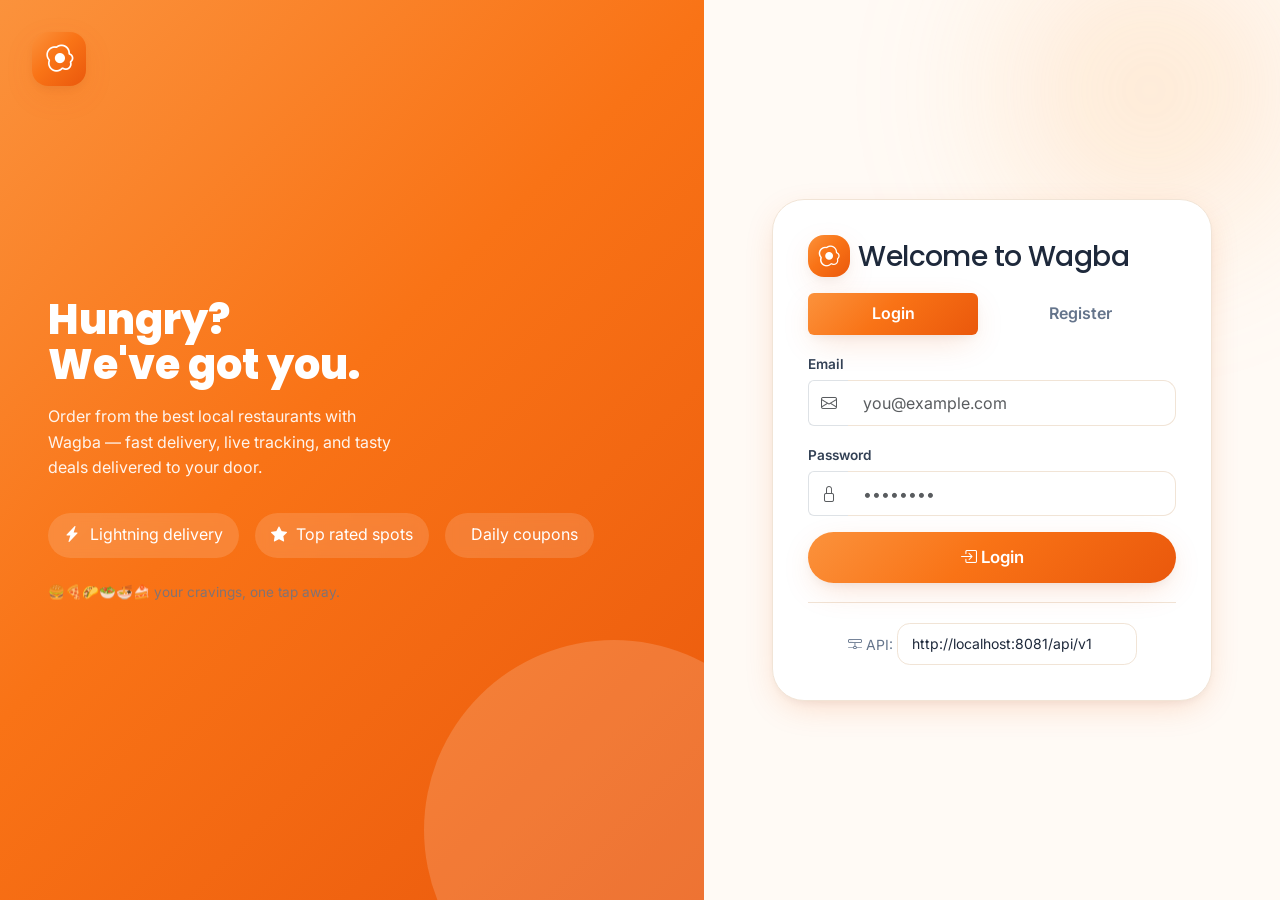
==== wagba-food-delivery-system-Frontend/admin.html @ 75e18ef7 "Add vanilla frontend + driver live location & order tracking - Frontend: HTML/CSS/JS (Bootstrap) UI " ====
<!DOCTYPE html>
<html lang="en">
<head>
  <meta charset="UTF-8">
  <meta name="viewport" content="width=device-width, initial-scale=1.0">
  <title>Wagba — Admin</title>
  <link href="https://cdn.jsdelivr.net/npm/bootstrap@5.3.3/dist/css/bootstrap.min.css" rel="stylesheet">
  <link rel="stylesheet" href="https://cdn.jsdelivr.net/npm/bootstrap-icons@1.11.3/font/bootstrap-icons.css">
  <link href="css/styles.css" rel="stylesheet">
</head>
<body class="bg-orbs">
  <div id="nav"></div>
  <div class="dash-layout">
    <nav id="adminTabs" class="wagba-side">
      <div class="side-brand"><span class="logo-mark" style="width:36px;height:36px;font-size:1.1rem;"><i class="bi bi-shield-check"></i></span> Wagba</div>
      <a class="nav-link active" href="#" data-v="restaurants"><i class="bi bi-shop"></i> Restaurants</a>
      <a class="nav-link" href="#" data-v="drivers"><i class="bi bi-bicycle"></i> Drivers</a>
      <a class="nav-link" href="#" data-v="coupons"><i class="bi bi-ticket-percent"></i> Coupons</a>
      <a class="nav-link" href="#" data-v="users"><i class="bi bi-people"></i> Users</a>
    </nav>

    <main class="wagba-main">
      <div id="alertBox"></div>
      <section id="restaurants">
        <h2 class="section-title">Pending Restaurants</h2>
        <div id="restList" class="row g-3"></div>
      </section>
      <section id="drivers" class="d-none">
        <h2 class="section-title">Pending Drivers</h2>
        <div id="driverList" class="row g-3"></div>
      </section>
      <section id="coupons" class="d-none">
        <h2 class="section-title">Coupons</h2>
        <div class="row g-4">
          <div class="col-lg-6">
            <div class="card">
              <div class="card-body">
                <h5 class="card-title"><i class="bi bi-plus-circle"></i> Create Coupon</h5>
                <div id="couponAlert"></div>
                <div class="mb-2"><label class="form-label">Code</label><input id="cCode" class="form-control"></div>
                <div class="mb-2"><label class="form-label">Description</label><input id="cDesc" class="form-control"></div>
                <div class="mb-2"><label class="form-label">Discount Type</label>
                  <select id="cType" class="form-select"><option>FIXED</option><option>PERCENTAGE</option></select></div>
                <div class="mb-2"><label class="form-label">Value</label><input id="cValue" type="number" step="0.01" class="form-control"></div>
                <div class="mb-2"><label class="form-label">Min Order Total</label><input id="cMin" type="number" step="0.01" class="form-control"></div>
                <div class="mb-2"><label class="form-label">Expiry Date</label><input id="cExp" type="date" class="form-control"></div>
                <button class="btn btn-brand w-100" onclick="createCoupon()">Create</button>
              </div>
            </div>
          </div>
          <div class="col-lg-6">
            <div class="card">
              <div class="card-body">
                <h5 class="card-title"><i class="bi bi-send"></i> Assign Coupon to User</h5>
                <div id="assignAlert"></div>
                <div class="mb-2"><label class="form-label">User ID</label><input id="aUserId" type="number" class="form-control" placeholder="see Users tab"></div>
                <div class="mb-2"><label class="form-label">Coupon Code</label><input id="aCode" class="form-control"></div>
                <button class="btn btn-brand w-100" onclick="assignCoupon()">Assign</button>
              </div>
            </div>
          </div>
        </div>
      </section>
      <section id="users" class="d-none">
        <h2 class="section-title">Users</h2>
        <div id="userList"></div>
      </section>
    </main>
  </div>

  <script src="https://cdn.jsdelivr.net/npm/bootstrap@5.3.3/dist/js/bootstrap.bundle.min.js"></script>
  <script src="js/common.js"></script>
  <script src="js/admin.js"></script>
</body>
</html>
---- wagba-food-delivery-system-Frontend/css/styles.css ----
/* =========================================================
   WAGBA — Design System (vanilla CSS, inspired by React UI)
   Palette: orange brand · amber accent · slate ink
   Fonts: Poppins (display) · Inter (body)
   ========================================================= */
@import url('https://fonts.googleapis.com/css2?family=Inter:wght@400;500;600;700&family=Poppins:wght@500;600;700;800&display=swap');

:root {
  /* brand orange (tailwind orange scale) */
  --brand-50:#FFF7ED; --brand-100:#FFEDD5; --brand-200:#FED7AA; --brand-300:#FDBA74;
  --brand-400:#FB923C; --brand-500:#F97316; --brand-600:#EA580C; --brand-700:#C2410C;
  /* accent amber */
  --accent-400:#FACC15; --accent-500:#EAB308; --accent-600:#CA8A04;
  /* ink slate */
  --ink-50:#F8FAFC; --ink-100:#F1F5F9; --ink-200:#E2E8F0; --ink-300:#CBD5E1;
  --ink-400:#94A3B8; --ink-500:#64748B; --ink-600:#475569; --ink-700:#334155;
  --ink-800:#1E293B; --ink-900:#0F172A; --ink-950:#020617;

  --bg:#FFFaf5;
  --surface:#ffffff;
  --surface-2:#FFF7ED;
  --text:#1E293B;
  --muted:#64748B;
  --border:#F1E4D6;
  --radius:1rem;
  --radius-lg:1.5rem;
  --radius-xl:2rem;
  --shadow-soft:0 2px 16px -2px rgb(2 6 23 / .06), 0 4px 24px -6px rgb(2 6 23 / .05);
  --shadow-lift:0 10px 34px -8px rgb(234 88 12 / .22), 0 4px 12px -4px rgb(2 6 23 / .08);
  --shadow-glow:0 0 0 4px rgb(249 115 22 / .18);
  --gradient:linear-gradient(135deg,#FB923C 0%,#F97316 45%,#EA580C 100%);
  --gradient-soft:linear-gradient(135deg,#FFF7ED 0%,#FFEDD5 100%);
}

[data-theme="dark"] {
  --bg:#0B0F17; --surface:#121826; --surface-2:#1A2233;
  --text:#E2E8F0; --muted:#94A3B8; --border:#243047;
  --brand-50:#FFF7ED; --shadow-soft:0 2px 16px -2px rgb(0 0 0 / .4);
  --shadow-lift:0 10px 34px -8px rgb(249 115 22 / .35);
  --gradient-soft:linear-gradient(135deg,#1A2233 0%,#121826 100%);
}

* { box-sizing:border-box; }
html { scroll-behavior:smooth; }
body {
  margin:0; background:var(--bg); color:var(--text);
  font-family:'Inter',system-ui,sans-serif; line-height:1.6;
  -webkit-font-smoothing:antialiased;
}
h1,h2,h3,h4,h5,.display-font { font-family:'Poppins',sans-serif; letter-spacing:-.02em; }
a { text-decoration:none; color:inherit; }

/* ---------- background decoration ---------- */
.bg-orbs::before, .bg-orbs::after {
  content:""; position:fixed; border-radius:50%; filter:blur(70px); opacity:.35; z-index:-1;
}
.bg-orbs::before { width:420px; height:420px; background:radial-gradient(circle,#FDBA74,transparent 70%); top:-120px; right:-80px; }
.bg-orbs::after { width:360px; height:360px; background:radial-gradient(circle,#FACC15,transparent 70%); bottom:-120px; left:-60px; }

/* ---------- navbar ---------- */
.wagba-nav {
  position:sticky; top:0; z-index:1030;
  display:flex; align-items:center; gap:1rem;
  padding:.7rem 1.4rem;
  background:rgba(255,255,255,.72); backdrop-filter:blur(14px);
  border-bottom:1px solid var(--border);
}
[data-theme="dark"] .wagba-nav { background:rgba(18,24,38,.72); }
.wagba-nav .brand {
  display:flex; align-items:center; gap:.55rem; font-family:'Poppins'; font-weight:800;
  font-size:1.35rem; color:var(--ink-900);
}
.wagba-nav .brand .logo {
  width:38px; height:38px; border-radius:12px; display:grid; place-items:center;
  background:var(--gradient); color:#fff; font-size:1.2rem; box-shadow:var(--shadow-lift);
}
.wagba-nav .spacer { flex:1; }
.chip {
  display:flex; align-items:center; gap:.5rem; padding:.35rem .7rem; border-radius:999px;
  background:var(--surface-2); border:1px solid var(--border); font-size:.85rem;
}
.chip .avatar {
  width:28px; height:28px; border-radius:50%; background:var(--gradient); color:#fff;
  display:grid; place-items:center; font-weight:700; font-size:.8rem;
}
.role-pill { background:var(--brand-500); color:#fff; border:none; }

.icon-btn {
  width:38px; height:38px; border-radius:11px; border:1px solid var(--border);
  background:var(--surface); color:var(--text); display:grid; place-items:center; cursor:pointer;
  transition:.2s;
}
.icon-btn:hover { border-color:var(--brand-400); color:var(--brand-600); transform:translateY(-1px); }

.api-box { display:flex; align-items:center; gap:.4rem; }
.api-box input { width:230px; }

/* ---------- buttons ---------- */
.btn { font-weight:600; border-radius:999px; padding:.6rem 1.25rem; transition:.22s; font-family:'Inter'; }
.btn:focus { box-shadow:var(--shadow-glow); }
.btn-brand { background:var(--gradient); color:#fff; border:none; box-shadow:var(--shadow-lift); }
.btn-brand:hover { color:#fff; transform:translateY(-2px); box-shadow:0 14px 40px -8px rgb(234 88 12 / .4); }
.btn-brand:active { transform:translateY(0); }
.btn-soft { background:var(--brand-50); color:var(--brand-700); border:1px solid var(--brand-200); }
.btn-soft:hover { background:var(--brand-100); color:var(--brand-700); }
.btn-outline-brand { border:1.5px solid var(--brand-400); color:var(--brand-600); background:transparent; }
.btn-outline-brand:hover { background:var(--brand-500); color:#fff; }
.btn-sm { padding:.4rem .9rem; font-size:.85rem; }
.btn-lg { padding:.8rem 1.8rem; font-size:1.05rem; }

/* ---------- cards ---------- */
.card, .wagba-card {
  background:var(--surface); border:1px solid var(--border); border-radius:var(--radius-lg);
  box-shadow:var(--shadow-soft); overflow:hidden; transition:.25s;
}
.card:hover, .wagba-card:hover { transform:translateY(-4px); box-shadow:var(--shadow-lift); }
.card-img-top { background:var(--gradient-soft); height:150px; object-fit:cover; width:100%; }
.card-body { padding:1.1rem 1.2rem; }
.card-title { font-family:'Poppins'; font-weight:700; font-size:1.05rem; margin:0 0 .25rem; }
.card-text { color:var(--muted); font-size:.9rem; }
.card-footer { background:transparent; border-top:1px solid var(--border); padding:.9rem 1.2rem; }

/* ---------- stat cards ---------- */
.stat-card {
  background:var(--surface); border:1px solid var(--border); border-radius:var(--radius-lg);
  padding:1.2rem 1.3rem; box-shadow:var(--shadow-soft); display:flex; align-items:center; gap:1rem;
}
.stat-card .ico { width:48px; height:48px; border-radius:14px; display:grid; place-items:center; font-size:1.4rem; background:var(--brand-50); color:var(--brand-600); }
.stat-card .num { font-family:'Poppins'; font-weight:800; font-size:1.6rem; line-height:1; }
.stat-card .lbl { color:var(--muted); font-size:.85rem; }

/* ---------- badges ---------- */
.badge { font-weight:600; border-radius:999px; padding:.35em .7em; font-size:.72rem; }
.badge.bg-warning { background:var(--accent-400)!important; color:#3b2f00!important; }
.badge.bg-success { background:#16a34a!important; color:#fff!important; }
.badge.bg-danger { background:#ef4444!important; color:#fff!important; }
.badge.bg-info { background:#0ea5e9!important; color:#fff!important; }
.badge.bg-primary { background:var(--brand-500)!important; color:#fff!important; }
.badge.bg-secondary { background:var(--ink-400)!important; color:#fff!important; }
.badge.bg-light { background:var(--surface-2)!important; color:var(--brand-700)!important; border:1px solid var(--border); }

/* ---------- forms ---------- */
.form-control, .form-select {
  border-radius:.8rem; padding:.6rem .9rem; border:1px solid var(--border);
  background:var(--surface); color:var(--text); transition:.2s;
}
.form-control:focus, .form-select:focus {
  border-color:var(--brand-400); box-shadow:var(--shadow-glow); background:var(--surface);
}
.form-label { font-weight:600; font-size:.85rem; color:var(--ink-700); margin-bottom:.3rem; }

/* ---------- tables ---------- */
.table { --bs-table-bg:transparent; }
.table > :not(caption) > * > * { border-color:var(--border); padding:.85rem 1rem; }
.table thead th { font-family:'Poppins'; font-size:.8rem; text-transform:uppercase; letter-spacing:.04em; color:var(--muted); }
.table tbody tr { transition:.15s; }
.table tbody tr:hover { background:var(--surface-2); }

/* ---------- alerts ---------- */
.alert { border-radius:var(--radius); border:none; }
.alert-success { background:#dcfce7; color:#14532d; }
.alert-danger { background:#fee2e2; color:#7f1d1d; }
.alert-warning { background:#fef9c3; color:#713f12; }
.alert-info { background:#e0f2fe; color:#0c4a6e; }

/* ---------- sidebar (dashboards) ---------- */
.dash-layout { display:flex; min-height:100vh; }
.wagba-side {
  width:250px; flex-shrink:0; padding:1.4rem 1rem; border-right:1px solid var(--border);
  background:var(--surface); position:sticky; top:0; height:100vh; overflow:auto;
}
.wagba-side .side-brand { display:flex; align-items:center; gap:.6rem; font-family:'Poppins'; font-weight:800; font-size:1.2rem; margin-bottom:1.4rem; }
.wagba-side .nav-link {
  display:flex; align-items:center; gap:.75rem; padding:.7rem .9rem; border-radius:.9rem;
  color:var(--muted); font-weight:500; transition:.18s; margin-bottom:.25rem;
}
.wagba-side .nav-link i { font-size:1.1rem; }
.wagba-side .nav-link:hover { background:var(--surface-2); color:var(--brand-600); }
.wagba-side .nav-link.active { background:var(--gradient); color:#fff; box-shadow:var(--shadow-lift); }
.wagba-main { flex:1; padding:1.8rem 2rem; min-width:0; }
.section-title { font-family:'Poppins'; font-weight:700; margin:.2rem 0 1.2rem; }

/* ---------- hero (auth) ---------- */
.auth-wrap { display:grid; grid-template-columns:1.1fr .9fr; min-height:100vh; }
.auth-aside {
  background:var(--gradient); color:#fff; padding:3rem; display:flex; flex-direction:column; justify-content:center;
  position:relative; overflow:hidden;
}
.auth-aside::after {
  content:""; position:absolute; width:380px; height:380px; border-radius:50%;
  background:rgba(255,255,255,.16); bottom:-120px; right:-100px;
}
.auth-aside .big { font-family:'Poppins'; font-weight:800; font-size:2.6rem; line-height:1.1; }
.auth-aside .sub { opacity:.92; max-width:36ch; margin-top:1rem; }
.auth-card {
  background:var(--surface); border:1px solid var(--border); border-radius:var(--radius-xl);
  box-shadow:var(--shadow-lift); padding:2.2rem; width:100%; max-width:440px;
}
.auth-form-side { display:grid; place-items:center; padding:2rem; }
.feature-row { display:flex; gap:1rem; margin-top:2rem; flex-wrap:wrap; }
.feature-row .f { display:flex; align-items:center; gap:.6rem; background:rgba(255,255,255,.14); padding:.6rem 1rem; border-radius:999px; backdrop-filter:blur(6px); }

/* ---------- logo mark ---------- */
.logo-mark {
  width:54px; height:54px; border-radius:16px; display:grid; place-items:center;
  background:var(--gradient); color:#fff; font-size:1.7rem; box-shadow:var(--shadow-lift);
}

/* ---------- misc ---------- */
.divider { height:1px; background:var(--border); margin:1.2rem 0; }
.muted { color:var(--muted); }
.empty-state { text-align:center; padding:3rem 1rem; color:var(--muted); }
.empty-state .ico { font-size:2.6rem; opacity:.5; }
.price-tag { font-family:'Poppins'; font-weight:700; color:var(--brand-600); }
.star { color:var(--accent-500); }

/* ---------- toast ---------- */
.toast-wrap { position:fixed; top:1rem; right:1rem; z-index:1090; display:flex; flex-direction:column; gap:.6rem; }
.toast-wagba {
  min-width:260px; max-width:360px; background:var(--surface); border:1px solid var(--border);
  border-left:4px solid var(--brand-500); border-radius:.9rem; padding:.8rem 1rem;
  box-shadow:var(--shadow-lift); animation:fade-up .35s ease both;
}
.toast-wagba.ok { border-left-color:#16a34a; }
.toast-wagba.err { border-left-color:#ef4444; }
.toast-wagba .t-title { font-weight:700; font-size:.9rem; }
.toast-wagba .t-msg { font-size:.85rem; color:var(--muted); }

/* ---------- modal ---------- */
.modal-content { border:none; border-radius:var(--radius-lg); box-shadow:var(--shadow-lift); background:var(--surface); }
.modal-header, .modal-footer { border-color:var(--border); }

/* ---------- animations ---------- */
@keyframes fade-up { 0%{opacity:0; transform:translateY(12px);} 100%{opacity:1; transform:translateY(0);} }
@keyframes pulse-ring { 0%{transform:scale(.85); opacity:.7;} 100%{transform:scale(1.6); opacity:0;} }
@keyframes floaty { 0%,100%{transform:translateY(0);} 50%{transform:translateY(-8px);} }
.anim-fade-up { animation:fade-up .5s ease both; }
.anim-float { animation:floaty 4s ease-in-out infinite; }
.pulse-dot { position:relative; }
.pulse-dot::after { content:""; position:absolute; inset:0; border-radius:50%; background:var(--brand-500); animation:pulse-ring 1.6s infinite; }

/* ---------- responsive ---------- */
@media (max-width: 920px) {
  .auth-wrap { grid-template-columns:1fr; }
  .auth-aside { display:none; }
  .dash-layout { flex-direction:column; }
  .wagba-side { width:100%; height:auto; position:static; border-right:none; border-bottom:1px solid var(--border); display:flex; gap:.4rem; overflow:auto; }
  .wagba-side .nav-link { margin-bottom:0; white-space:nowrap; }
  .wagba-side .side-brand { display:none; }
  .api-box input { width:140px; }
}
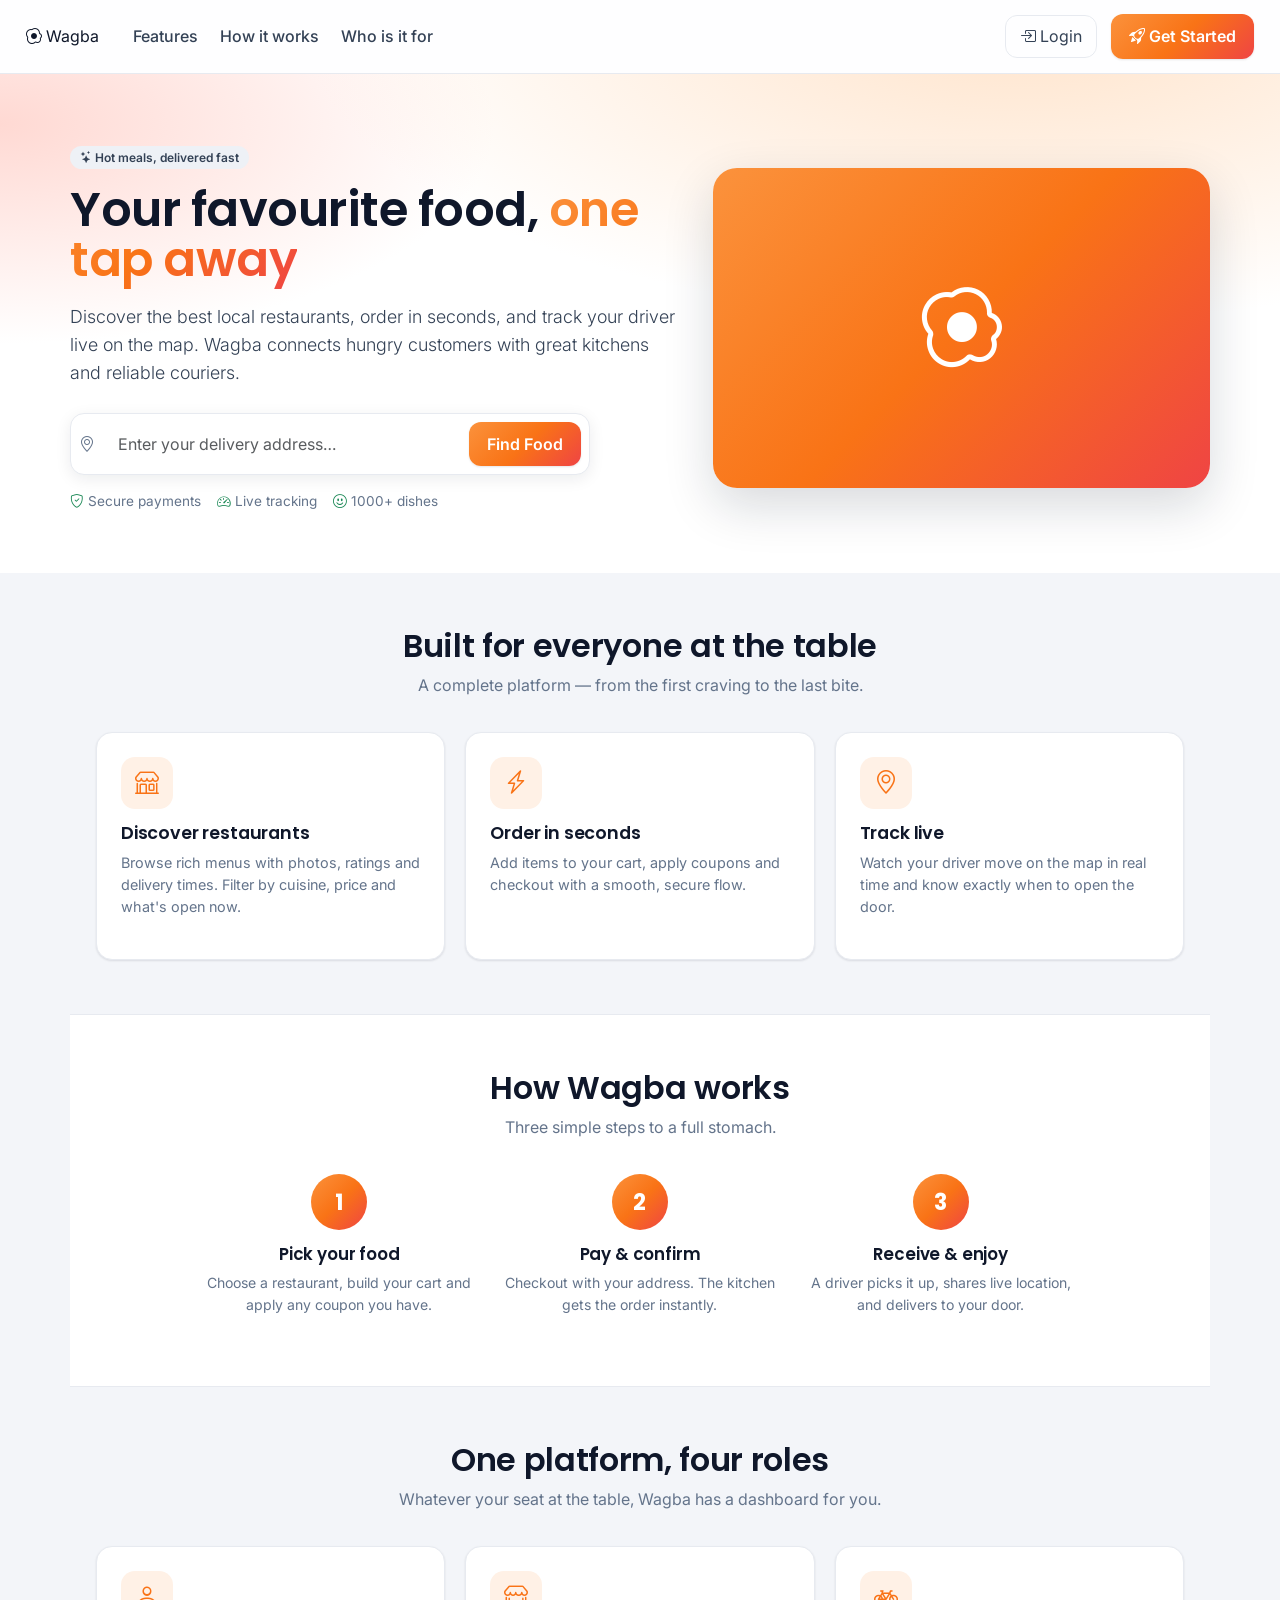
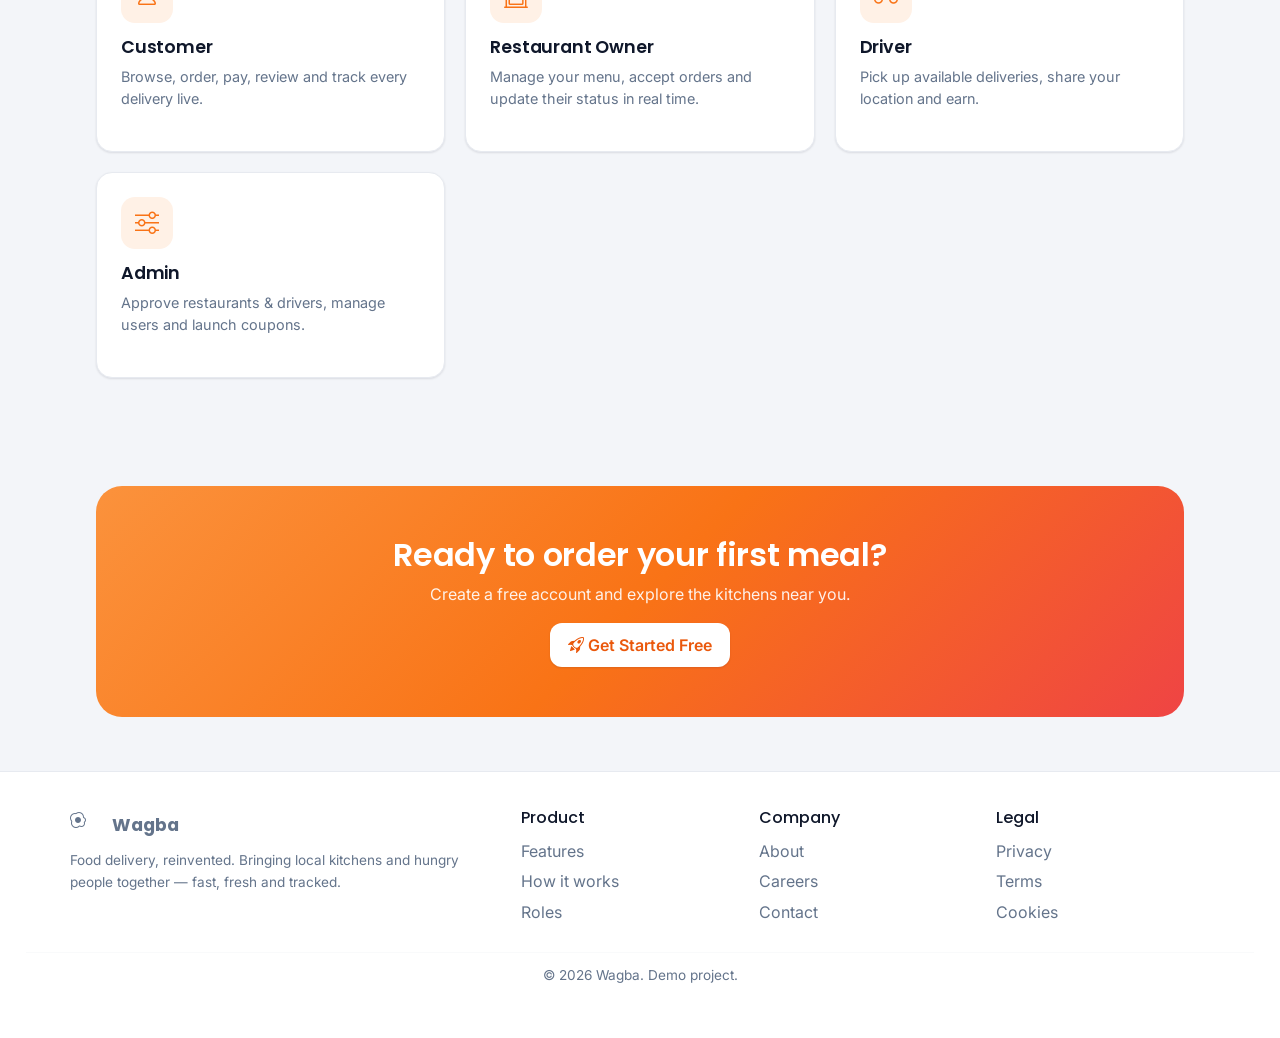
==== commit e8480c4d: "Redesign Wagba frontend with professional role dashboards; fix admin/users null-role NPE" ====
--- a/wagba-food-delivery-system-Frontend/admin.html
+++ b/wagba-food-delivery-system-Frontend/admin.html
@@ -3,69 +3,93 @@
 <head>
   <meta charset="UTF-8">
   <meta name="viewport" content="width=device-width, initial-scale=1.0">
-  <title>Wagba — Admin</title>
+  <title>Wagba · Admin</title>
+  <link href="https://fonts.googleapis.com/css2?family=Inter:wght@400;500;600;700&family=Poppins:wght@500;600;700&display=swap" rel="stylesheet">
   <link href="https://cdn.jsdelivr.net/npm/bootstrap@5.3.3/dist/css/bootstrap.min.css" rel="stylesheet">
-  <link rel="stylesheet" href="https://cdn.jsdelivr.net/npm/bootstrap-icons@1.11.3/font/bootstrap-icons.css">
+  <link href="https://cdn.jsdelivr.net/npm/bootstrap-icons@1.11.3/font/bootstrap-icons.min.css" rel="stylesheet">
   <link href="css/styles.css" rel="stylesheet">
 </head>
-<body class="bg-orbs">
+<body>
   <div id="nav"></div>
-  <div class="dash-layout">
-    <nav id="adminTabs" class="wagba-side">
-      <div class="side-brand"><span class="logo-mark" style="width:36px;height:36px;font-size:1.1rem;"><i class="bi bi-shield-check"></i></span> Wagba</div>
-      <a class="nav-link active" href="#" data-v="restaurants"><i class="bi bi-shop"></i> Restaurants</a>
-      <a class="nav-link" href="#" data-v="drivers"><i class="bi bi-bicycle"></i> Drivers</a>
-      <a class="nav-link" href="#" data-v="coupons"><i class="bi bi-ticket-percent"></i> Coupons</a>
-      <a class="nav-link" href="#" data-v="users"><i class="bi bi-people"></i> Users</a>
-    </nav>
+  <div class="app-shell">
+    <aside class="sidebar">
+      <div class="side-brand"><span class="logo"><i class="bi bi-sliders"></i></span> Wagba</div>
+      <div class="side-label">Admin</div>
+      <a class="side-link active" data-view="overview" onclick="navTo('overview')"><i class="bi bi-grid-1x2"></i> Overview</a>
+      <a class="side-link" data-view="restaurants" onclick="navTo('restaurants')"><i class="bi bi-shop"></i> Restaurants</a>
+      <a class="side-link" data-view="drivers" onclick="navTo('drivers')"><i class="bi bi-bicycle"></i> Drivers</a>
+      <a class="side-link" data-view="users" onclick="navTo('users')"><i class="bi bi-people"></i> Users</a>
+      <a class="side-link" data-view="coupons" onclick="navTo('coupons')"><i class="bi bi-ticket-perforated"></i> Coupons</a>
+      <div class="side-foot">Keep the marketplace healthy.</div>
+    </aside>
 
-    <main class="wagba-main">
-      <div id="alertBox"></div>
-      <section id="restaurants">
-        <h2 class="section-title">Pending Restaurants</h2>
-        <div id="restList" class="row g-3"></div>
-      </section>
-      <section id="drivers" class="d-none">
-        <h2 class="section-title">Pending Drivers</h2>
-        <div id="driverList" class="row g-3"></div>
-      </section>
-      <section id="coupons" class="d-none">
-        <h2 class="section-title">Coupons</h2>
-        <div class="row g-4">
-          <div class="col-lg-6">
-            <div class="card">
-              <div class="card-body">
-                <h5 class="card-title"><i class="bi bi-plus-circle"></i> Create Coupon</h5>
-                <div id="couponAlert"></div>
-                <div class="mb-2"><label class="form-label">Code</label><input id="cCode" class="form-control"></div>
-                <div class="mb-2"><label class="form-label">Description</label><input id="cDesc" class="form-control"></div>
-                <div class="mb-2"><label class="form-label">Discount Type</label>
-                  <select id="cType" class="form-select"><option>FIXED</option><option>PERCENTAGE</option></select></div>
-                <div class="mb-2"><label class="form-label">Value</label><input id="cValue" type="number" step="0.01" class="form-control"></div>
-                <div class="mb-2"><label class="form-label">Min Order Total</label><input id="cMin" type="number" step="0.01" class="form-control"></div>
-                <div class="mb-2"><label class="form-label">Expiry Date</label><input id="cExp" type="date" class="form-control"></div>
-                <button class="btn btn-brand w-100" onclick="createCoupon()">Create</button>
-              </div>
-            </div>
-          </div>
-          <div class="col-lg-6">
-            <div class="card">
-              <div class="card-body">
-                <h5 class="card-title"><i class="bi bi-send"></i> Assign Coupon to User</h5>
-                <div id="assignAlert"></div>
-                <div class="mb-2"><label class="form-label">User ID</label><input id="aUserId" type="number" class="form-control" placeholder="see Users tab"></div>
-                <div class="mb-2"><label class="form-label">Coupon Code</label><input id="aCode" class="form-control"></div>
-                <button class="btn btn-brand w-100" onclick="assignCoupon()">Assign</button>
-              </div>
-            </div>
+    <div class="main">
+      <header class="topbar">
+        <div><h1 id="pageTitle">Overview</h1><div class="sub" id="pageSub">Platform at a glance</div></div>
+      </header>
+      <div class="content">
+        <div id="alertBox"></div>
+
+        <div id="view-overview" class="view">
+          <div id="ovStats" class="row g-3 mb-3"></div>
+          <div class="row g-3">
+            <div class="col-lg-6"><div class="card"><div class="card-body">
+              <div class="d-flex justify-between align-center mb-2"><h5 class="mb-0">Pending restaurants</h5><a class="btn btn-sm btn-soft" onclick="navTo('restaurants')">Manage</a></div>
+              <div id="ovRest"></div>
+            </div></div></div>
+            <div class="col-lg-6"><div class="card"><div class="card-body">
+              <div class="d-flex justify-between align-center mb-2"><h5 class="mb-0">Pending drivers</h5><a class="btn btn-sm btn-soft" onclick="navTo('drivers')">Manage</a></div>
+              <div id="ovDrivers"></div>
+            </div></div></div>
           </div>
         </div>
-      </section>
-      <section id="users" class="d-none">
-        <h2 class="section-title">Users</h2>
-        <div id="userList"></div>
-      </section>
-    </main>
+
+        <div id="view-restaurants" class="view d-none">
+          <div class="card p-3 mb-3"><div class="row g-2 align-center">
+            <div class="col-md-4"><select id="restFilter" class="form-select" onchange="loadRestaurants()"><option value="PENDING">Pending approval</option><option value="APPROVED">Approved</option><option value="REJECTED">Rejected</option><option value="">All</option></select></div>
+          </div></div>
+          <div id="restList" class="row g-3"></div>
+        </div>
+
+        <div id="view-drivers" class="view d-none">
+          <div class="card p-3 mb-3"><div class="row g-2 align-center">
+            <div class="col-md-4"><select id="drvFilter" class="form-select" onchange="loadDrivers()"><option value="PENDING">Pending approval</option><option value="APPROVED">Approved</option><option value="REJECTED">Rejected</option><option value="">All</option></select></div>
+          </div></div>
+          <div id="driverList" class="row g-3"></div>
+        </div>
+
+        <div id="view-users" class="view d-none">
+          <div class="card"><div class="card-body"><div class="scroll-x"><table class="table wagba"><thead><tr><th>ID</th><th>Name</th><th>Email</th><th>Role</th><th>Status</th></tr></thead><tbody id="userRows"></tbody></table></div></div></div>
+        </div>
+
+        <div id="view-coupons" class="view d-none">
+          <div class="row g-3">
+            <div class="col-lg-6"><div class="card"><div class="card-body">
+              <h5>Create coupon</h5>
+              <div id="couponAlert"></div>
+              <div class="mb-2"><label class="form-label">Code</label><input id="cCode" class="form-control"></div>
+              <div class="mb-2"><label class="form-label">Description</label><input id="cDesc" class="form-control"></div>
+              <div class="row g-2">
+                <div class="col-6"><label class="form-label">Type</label><select id="cType" class="form-select"><option value="PERCENTAGE">Percentage</option><option value="FIXED">Fixed (EGP)</option></select></div>
+                <div class="col-6"><label class="form-label">Value</label><input id="cValue" type="number" step="0.01" class="form-control"></div>
+              </div>
+              <div class="row g-2 mt-1">
+                <div class="col-6"><label class="form-label">Min order</label><input id="cMin" type="number" step="0.01" class="form-control"></div>
+                <div class="col-6"><label class="form-label">Expiry</label><input id="cExp" type="date" class="form-control"></div>
+              </div>
+              <button class="btn-brand mt-3" onclick="createCoupon()">Create</button>
+            </div></div></div>
+            <div class="col-lg-6"><div class="card"><div class="card-body">
+              <h5>Assign coupon to user</h5>
+              <div id="assignAlert"></div>
+              <div class="mb-2"><label class="form-label">User ID</label><input id="aUserId" type="number" class="form-control"></div>
+              <div class="mb-2"><label class="form-label">Coupon code</label><input id="aCode" class="form-control"></div>
+              <button class="btn-brand mt-2" onclick="assignCoupon()">Assign</button>
+            </div></div></div>
+          </div>
+        </div>
+      </div>
+    </div>
   </div>
 
   <script src="https://cdn.jsdelivr.net/npm/bootstrap@5.3.3/dist/js/bootstrap.bundle.min.js"></script>
--- a/wagba-food-delivery-system-Frontend/css/styles.css
+++ b/wagba-food-delivery-system-Frontend/css/styles.css
@@ -1,251 +1,301 @@
-/* =========================================================
-   WAGBA — Design System (vanilla CSS, inspired by React UI)
-   Palette: orange brand · amber accent · slate ink
-   Fonts: Poppins (display) · Inter (body)
-   ========================================================= */
-@import url('https://fonts.googleapis.com/css2?family=Inter:wght@400;500;600;700&family=Poppins:wght@500;600;700;800&display=swap');
+/* ============================================================
+   Wagba — Professional Food Delivery UI
+   Design system: orange brand, slate ink, soft surfaces
+   ============================================================ */
 
 :root {
-  /* brand orange (tailwind orange scale) */
-  --brand-50:#FFF7ED; --brand-100:#FFEDD5; --brand-200:#FED7AA; --brand-300:#FDBA74;
-  --brand-400:#FB923C; --brand-500:#F97316; --brand-600:#EA580C; --brand-700:#C2410C;
-  /* accent amber */
-  --accent-400:#FACC15; --accent-500:#EAB308; --accent-600:#CA8A04;
-  /* ink slate */
-  --ink-50:#F8FAFC; --ink-100:#F1F5F9; --ink-200:#E2E8F0; --ink-300:#CBD5E1;
-  --ink-400:#94A3B8; --ink-500:#64748B; --ink-600:#475569; --ink-700:#334155;
-  --ink-800:#1E293B; --ink-900:#0F172A; --ink-950:#020617;
-
-  --bg:#FFFaf5;
-  --surface:#ffffff;
-  --surface-2:#FFF7ED;
-  --text:#1E293B;
-  --muted:#64748B;
-  --border:#F1E4D6;
-  --radius:1rem;
-  --radius-lg:1.5rem;
-  --radius-xl:2rem;
-  --shadow-soft:0 2px 16px -2px rgb(2 6 23 / .06), 0 4px 24px -6px rgb(2 6 23 / .05);
-  --shadow-lift:0 10px 34px -8px rgb(234 88 12 / .22), 0 4px 12px -4px rgb(2 6 23 / .08);
-  --shadow-glow:0 0 0 4px rgb(249 115 22 / .18);
-  --gradient:linear-gradient(135deg,#FB923C 0%,#F97316 45%,#EA580C 100%);
-  --gradient-soft:linear-gradient(135deg,#FFF7ED 0%,#FFEDD5 100%);
+  --brand: #f97316;
+  --brand-dark: #ea580c;
+  --brand-soft: #fff1e6;
+  --accent: #f59e0b;
+  --gradient: linear-gradient(135deg, #fb923c 0%, #f97316 50%, #ef4444 100%);
+  --ink: #0f172a;
+  --ink-2: #334155;
+  --muted: #64748b;
+  --line: #e7eaf0;
+  --surface: #ffffff;
+  --surface-2: #f7f8fb;
+  --surface-3: #eef1f6;
+  --bg: #f3f5f9;
+  --ok: #16a34a;
+  --warn: #d97706;
+  --danger: #dc2626;
+  --shadow-sm: 0 1px 2px rgba(15,23,42,.06), 0 1px 3px rgba(15,23,42,.05);
+  --shadow: 0 4px 16px rgba(15,23,42,.08);
+  --shadow-lg: 0 18px 50px rgba(15,23,42,.16);
+  --radius: 16px;
+  --radius-sm: 10px;
+  --sidebar-w: 264px;
+  --font: 'Inter', system-ui, -apple-system, 'Segoe UI', Roboto, sans-serif;
+  --display: 'Poppins', var(--font);
 }
 
 [data-theme="dark"] {
-  --bg:#0B0F17; --surface:#121826; --surface-2:#1A2233;
-  --text:#E2E8F0; --muted:#94A3B8; --border:#243047;
-  --brand-50:#FFF7ED; --shadow-soft:0 2px 16px -2px rgb(0 0 0 / .4);
-  --shadow-lift:0 10px 34px -8px rgb(249 115 22 / .35);
-  --gradient-soft:linear-gradient(135deg,#1A2233 0%,#121826 100%);
-}
-
-* { box-sizing:border-box; }
-html { scroll-behavior:smooth; }
+  --ink: #e8edf5;
+  --ink-2: #b6c0cf;
+  --muted: #8b97a8;
+  --line: #283142;
+  --surface: #161c28;
+  --surface-2: #1b2230;
+  --surface-3: #222b3b;
+  --bg: #0e131c;
+  --brand-soft: #2a1c10;
+  --shadow-sm: 0 1px 2px rgba(0,0,0,.4);
+  --shadow: 0 4px 16px rgba(0,0,0,.45);
+  --shadow-lg: 0 18px 50px rgba(0,0,0,.6);
+}
+
+* { box-sizing: border-box; }
+html, body { margin: 0; padding: 0; }
 body {
-  margin:0; background:var(--bg); color:var(--text);
-  font-family:'Inter',system-ui,sans-serif; line-height:1.6;
-  -webkit-font-smoothing:antialiased;
-}
-h1,h2,h3,h4,h5,.display-font { font-family:'Poppins',sans-serif; letter-spacing:-.02em; }
-a { text-decoration:none; color:inherit; }
-
-/* ---------- background decoration ---------- */
-.bg-orbs::before, .bg-orbs::after {
-  content:""; position:fixed; border-radius:50%; filter:blur(70px); opacity:.35; z-index:-1;
-}
-.bg-orbs::before { width:420px; height:420px; background:radial-gradient(circle,#FDBA74,transparent 70%); top:-120px; right:-80px; }
-.bg-orbs::after { width:360px; height:360px; background:radial-gradient(circle,#FACC15,transparent 70%); bottom:-120px; left:-60px; }
-
-/* ---------- navbar ---------- */
+  font-family: var(--font);
+  color: var(--ink);
+  background: var(--bg);
+  line-height: 1.55;
+  -webkit-font-smoothing: antialiased;
+}
+h1,h2,h3,h4,h5 { font-family: var(--display); font-weight: 600; color: var(--ink); letter-spacing: -.01em; }
+a { text-decoration: none; color: inherit; }
+.muted { color: var(--muted); }
+.gradient-text { background: var(--gradient); -webkit-background-clip: text; background-clip: text; color: transparent; }
+.soft-shadow { box-shadow: var(--shadow); }
+.small { font-size: .85rem; }
+
+/* ---------- Top app bar (rendered by common.js) ---------- */
 .wagba-nav {
-  position:sticky; top:0; z-index:1030;
-  display:flex; align-items:center; gap:1rem;
-  padding:.7rem 1.4rem;
-  background:rgba(255,255,255,.72); backdrop-filter:blur(14px);
-  border-bottom:1px solid var(--border);
-}
-[data-theme="dark"] .wagba-nav { background:rgba(18,24,38,.72); }
-.wagba-nav .brand {
-  display:flex; align-items:center; gap:.55rem; font-family:'Poppins'; font-weight:800;
-  font-size:1.35rem; color:var(--ink-900);
-}
-.wagba-nav .brand .logo {
-  width:38px; height:38px; border-radius:12px; display:grid; place-items:center;
-  background:var(--gradient); color:#fff; font-size:1.2rem; box-shadow:var(--shadow-lift);
-}
-.wagba-nav .spacer { flex:1; }
-.chip {
-  display:flex; align-items:center; gap:.5rem; padding:.35rem .7rem; border-radius:999px;
-  background:var(--surface-2); border:1px solid var(--border); font-size:.85rem;
-}
-.chip .avatar {
-  width:28px; height:28px; border-radius:50%; background:var(--gradient); color:#fff;
-  display:grid; place-items:center; font-weight:700; font-size:.8rem;
-}
-.role-pill { background:var(--brand-500); color:#fff; border:none; }
-
+  position: sticky; top: 0; z-index: 50;
+  display: flex; align-items: center; gap: 14px;
+  padding: 10px 18px;
+  background: color-mix(in srgb, var(--surface) 88%, transparent);
+  backdrop-filter: blur(10px);
+  border-bottom: 1px solid var(--line);
+}
+.wagba-nav .brand { display: flex; align-items: center; gap: 10px; font-family: var(--display); font-weight: 700; font-size: 1.25rem; }
+.wagba-nav .logo {
+  width: 38px; height: 38px; border-radius: 11px; display: grid; place-items: center;
+  background: var(--gradient); color: #fff; font-size: 1.2rem; box-shadow: var(--shadow-sm);
+}
+.wagba-nav .spacer { flex: 1; }
+.wagba-nav .chip {
+  display: flex; align-items: center; gap: 10px; padding: 5px 12px 5px 6px;
+  background: var(--surface-2); border: 1px solid var(--line); border-radius: 999px;
+}
+.avatar {
+  width: 30px; height: 30px; border-radius: 50%; display: grid; place-items: center;
+  background: var(--gradient); color: #fff; font-weight: 700; font-size: .8rem;
+}
+.role-pill {
+  background: var(--brand-soft); color: var(--brand-dark); border: 1px solid color-mix(in srgb, var(--brand) 30%, transparent);
+  font-size: .68rem; letter-spacing: .04em; padding: 3px 9px; border-radius: 999px; font-weight: 600;
+}
 .icon-btn {
-  width:38px; height:38px; border-radius:11px; border:1px solid var(--border);
-  background:var(--surface); color:var(--text); display:grid; place-items:center; cursor:pointer;
-  transition:.2s;
-}
-.icon-btn:hover { border-color:var(--brand-400); color:var(--brand-600); transform:translateY(-1px); }
-
-.api-box { display:flex; align-items:center; gap:.4rem; }
-.api-box input { width:230px; }
-
-/* ---------- buttons ---------- */
-.btn { font-weight:600; border-radius:999px; padding:.6rem 1.25rem; transition:.22s; font-family:'Inter'; }
-.btn:focus { box-shadow:var(--shadow-glow); }
-.btn-brand { background:var(--gradient); color:#fff; border:none; box-shadow:var(--shadow-lift); }
-.btn-brand:hover { color:#fff; transform:translateY(-2px); box-shadow:0 14px 40px -8px rgb(234 88 12 / .4); }
-.btn-brand:active { transform:translateY(0); }
-.btn-soft { background:var(--brand-50); color:var(--brand-700); border:1px solid var(--brand-200); }
-.btn-soft:hover { background:var(--brand-100); color:var(--brand-700); }
-.btn-outline-brand { border:1.5px solid var(--brand-400); color:var(--brand-600); background:transparent; }
-.btn-outline-brand:hover { background:var(--brand-500); color:#fff; }
-.btn-sm { padding:.4rem .9rem; font-size:.85rem; }
-.btn-lg { padding:.8rem 1.8rem; font-size:1.05rem; }
-
-/* ---------- cards ---------- */
-.card, .wagba-card {
-  background:var(--surface); border:1px solid var(--border); border-radius:var(--radius-lg);
-  box-shadow:var(--shadow-soft); overflow:hidden; transition:.25s;
-}
-.card:hover, .wagba-card:hover { transform:translateY(-4px); box-shadow:var(--shadow-lift); }
-.card-img-top { background:var(--gradient-soft); height:150px; object-fit:cover; width:100%; }
-.card-body { padding:1.1rem 1.2rem; }
-.card-title { font-family:'Poppins'; font-weight:700; font-size:1.05rem; margin:0 0 .25rem; }
-.card-text { color:var(--muted); font-size:.9rem; }
-.card-footer { background:transparent; border-top:1px solid var(--border); padding:.9rem 1.2rem; }
-
-/* ---------- stat cards ---------- */
-.stat-card {
-  background:var(--surface); border:1px solid var(--border); border-radius:var(--radius-lg);
-  padding:1.2rem 1.3rem; box-shadow:var(--shadow-soft); display:flex; align-items:center; gap:1rem;
-}
-.stat-card .ico { width:48px; height:48px; border-radius:14px; display:grid; place-items:center; font-size:1.4rem; background:var(--brand-50); color:var(--brand-600); }
-.stat-card .num { font-family:'Poppins'; font-weight:800; font-size:1.6rem; line-height:1; }
-.stat-card .lbl { color:var(--muted); font-size:.85rem; }
-
-/* ---------- badges ---------- */
-.badge { font-weight:600; border-radius:999px; padding:.35em .7em; font-size:.72rem; }
-.badge.bg-warning { background:var(--accent-400)!important; color:#3b2f00!important; }
-.badge.bg-success { background:#16a34a!important; color:#fff!important; }
-.badge.bg-danger { background:#ef4444!important; color:#fff!important; }
-.badge.bg-info { background:#0ea5e9!important; color:#fff!important; }
-.badge.bg-primary { background:var(--brand-500)!important; color:#fff!important; }
-.badge.bg-secondary { background:var(--ink-400)!important; color:#fff!important; }
-.badge.bg-light { background:var(--surface-2)!important; color:var(--brand-700)!important; border:1px solid var(--border); }
-
-/* ---------- forms ---------- */
-.form-control, .form-select {
-  border-radius:.8rem; padding:.6rem .9rem; border:1px solid var(--border);
-  background:var(--surface); color:var(--text); transition:.2s;
-}
-.form-control:focus, .form-select:focus {
-  border-color:var(--brand-400); box-shadow:var(--shadow-glow); background:var(--surface);
-}
-.form-label { font-weight:600; font-size:.85rem; color:var(--ink-700); margin-bottom:.3rem; }
-
-/* ---------- tables ---------- */
-.table { --bs-table-bg:transparent; }
-.table > :not(caption) > * > * { border-color:var(--border); padding:.85rem 1rem; }
-.table thead th { font-family:'Poppins'; font-size:.8rem; text-transform:uppercase; letter-spacing:.04em; color:var(--muted); }
-.table tbody tr { transition:.15s; }
-.table tbody tr:hover { background:var(--surface-2); }
-
-/* ---------- alerts ---------- */
-.alert { border-radius:var(--radius); border:none; }
-.alert-success { background:#dcfce7; color:#14532d; }
-.alert-danger { background:#fee2e2; color:#7f1d1d; }
-.alert-warning { background:#fef9c3; color:#713f12; }
-.alert-info { background:#e0f2fe; color:#0c4a6e; }
-
-/* ---------- sidebar (dashboards) ---------- */
-.dash-layout { display:flex; min-height:100vh; }
-.wagba-side {
-  width:250px; flex-shrink:0; padding:1.4rem 1rem; border-right:1px solid var(--border);
-  background:var(--surface); position:sticky; top:0; height:100vh; overflow:auto;
-}
-.wagba-side .side-brand { display:flex; align-items:center; gap:.6rem; font-family:'Poppins'; font-weight:800; font-size:1.2rem; margin-bottom:1.4rem; }
-.wagba-side .nav-link {
-  display:flex; align-items:center; gap:.75rem; padding:.7rem .9rem; border-radius:.9rem;
-  color:var(--muted); font-weight:500; transition:.18s; margin-bottom:.25rem;
-}
-.wagba-side .nav-link i { font-size:1.1rem; }
-.wagba-side .nav-link:hover { background:var(--surface-2); color:var(--brand-600); }
-.wagba-side .nav-link.active { background:var(--gradient); color:#fff; box-shadow:var(--shadow-lift); }
-.wagba-main { flex:1; padding:1.8rem 2rem; min-width:0; }
-.section-title { font-family:'Poppins'; font-weight:700; margin:.2rem 0 1.2rem; }
-
-/* ---------- hero (auth) ---------- */
-.auth-wrap { display:grid; grid-template-columns:1.1fr .9fr; min-height:100vh; }
-.auth-aside {
-  background:var(--gradient); color:#fff; padding:3rem; display:flex; flex-direction:column; justify-content:center;
-  position:relative; overflow:hidden;
-}
-.auth-aside::after {
-  content:""; position:absolute; width:380px; height:380px; border-radius:50%;
-  background:rgba(255,255,255,.16); bottom:-120px; right:-100px;
-}
-.auth-aside .big { font-family:'Poppins'; font-weight:800; font-size:2.6rem; line-height:1.1; }
-.auth-aside .sub { opacity:.92; max-width:36ch; margin-top:1rem; }
-.auth-card {
-  background:var(--surface); border:1px solid var(--border); border-radius:var(--radius-xl);
-  box-shadow:var(--shadow-lift); padding:2.2rem; width:100%; max-width:440px;
-}
-.auth-form-side { display:grid; place-items:center; padding:2rem; }
-.feature-row { display:flex; gap:1rem; margin-top:2rem; flex-wrap:wrap; }
-.feature-row .f { display:flex; align-items:center; gap:.6rem; background:rgba(255,255,255,.14); padding:.6rem 1rem; border-radius:999px; backdrop-filter:blur(6px); }
-
-/* ---------- logo mark ---------- */
-.logo-mark {
-  width:54px; height:54px; border-radius:16px; display:grid; place-items:center;
-  background:var(--gradient); color:#fff; font-size:1.7rem; box-shadow:var(--shadow-lift);
-}
-
-/* ---------- misc ---------- */
-.divider { height:1px; background:var(--border); margin:1.2rem 0; }
-.muted { color:var(--muted); }
-.empty-state { text-align:center; padding:3rem 1rem; color:var(--muted); }
-.empty-state .ico { font-size:2.6rem; opacity:.5; }
-.price-tag { font-family:'Poppins'; font-weight:700; color:var(--brand-600); }
-.star { color:var(--accent-500); }
-
-/* ---------- toast ---------- */
-.toast-wrap { position:fixed; top:1rem; right:1rem; z-index:1090; display:flex; flex-direction:column; gap:.6rem; }
-.toast-wagba {
-  min-width:260px; max-width:360px; background:var(--surface); border:1px solid var(--border);
-  border-left:4px solid var(--brand-500); border-radius:.9rem; padding:.8rem 1rem;
-  box-shadow:var(--shadow-lift); animation:fade-up .35s ease both;
-}
-.toast-wagba.ok { border-left-color:#16a34a; }
-.toast-wagba.err { border-left-color:#ef4444; }
-.toast-wagba .t-title { font-weight:700; font-size:.9rem; }
-.toast-wagba .t-msg { font-size:.85rem; color:var(--muted); }
-
-/* ---------- modal ---------- */
-.modal-content { border:none; border-radius:var(--radius-lg); box-shadow:var(--shadow-lift); background:var(--surface); }
-.modal-header, .modal-footer { border-color:var(--border); }
-
-/* ---------- animations ---------- */
-@keyframes fade-up { 0%{opacity:0; transform:translateY(12px);} 100%{opacity:1; transform:translateY(0);} }
-@keyframes pulse-ring { 0%{transform:scale(.85); opacity:.7;} 100%{transform:scale(1.6); opacity:0;} }
-@keyframes floaty { 0%,100%{transform:translateY(0);} 50%{transform:translateY(-8px);} }
-.anim-fade-up { animation:fade-up .5s ease both; }
-.anim-float { animation:floaty 4s ease-in-out infinite; }
-.pulse-dot { position:relative; }
-.pulse-dot::after { content:""; position:absolute; inset:0; border-radius:50%; background:var(--brand-500); animation:pulse-ring 1.6s infinite; }
-
-/* ---------- responsive ---------- */
-@media (max-width: 920px) {
-  .auth-wrap { grid-template-columns:1fr; }
-  .auth-aside { display:none; }
-  .dash-layout { flex-direction:column; }
-  .wagba-side { width:100%; height:auto; position:static; border-right:none; border-bottom:1px solid var(--border); display:flex; gap:.4rem; overflow:auto; }
-  .wagba-side .nav-link { margin-bottom:0; white-space:nowrap; }
-  .wagba-side .side-brand { display:none; }
-  .api-box input { width:140px; }
-}
+  width: 38px; height: 38px; border-radius: 11px; border: 1px solid var(--line);
+  background: var(--surface-2); color: var(--ink); display: grid; place-items: center; cursor: pointer; transition: .15s;
+}
+.icon-btn:hover { background: var(--surface-3); }
+.api-box { display: flex; align-items: center; gap: 6px; }
+.api-box .form-control { width: 250px; font-size: .78rem; }
+
+/* ---------- Buttons ---------- */
+.btn-brand {
+  background: var(--gradient); color: #fff; border: none; border-radius: 12px;
+  padding: 10px 18px; font-weight: 600; transition: .18s; box-shadow: var(--shadow-sm);
+}
+.btn-brand:hover { filter: brightness(1.06); transform: translateY(-1px); color: #fff; }
+.btn-brand:active { transform: translateY(0); }
+.btn-soft {
+  background: var(--brand-soft); color: var(--brand-dark); border: 1px solid color-mix(in srgb, var(--brand) 22%, transparent);
+  border-radius: 12px; padding: 8px 14px; font-weight: 600; transition: .15s;
+}
+.btn-soft:hover { background: color-mix(in srgb, var(--brand) 16%, var(--surface)); color: var(--brand-dark); }
+.btn-ghost { background: transparent; border: 1px solid var(--line); color: var(--ink-2); border-radius: 12px; padding: 8px 14px; }
+.btn-ghost:hover { background: var(--surface-2); }
+
+/* ---------- App shell (dashboard) ---------- */
+.app-shell { display: flex; min-height: calc(100vh - 60px); }
+.sidebar {
+  width: var(--sidebar-w); flex: 0 0 var(--sidebar-w);
+  background: var(--surface); border-right: 1px solid var(--line);
+  padding: 18px 14px; position: sticky; top: 60px; align-self: flex-start; height: calc(100vh - 60px); overflow-y: auto;
+}
+.side-brand { display: flex; align-items: center; gap: 10px; padding: 4px 8px 16px; font-family: var(--display); font-weight: 700; font-size: 1.15rem; }
+.side-brand .logo { width: 36px; height: 36px; border-radius: 10px; background: var(--gradient); color: #fff; display: grid; place-items: center; }
+.side-label { font-size: .68rem; text-transform: uppercase; letter-spacing: .1em; color: var(--muted); padding: 14px 12px 6px; }
+.side-link {
+  display: flex; align-items: center; gap: 12px; padding: 11px 14px; margin-bottom: 4px;
+  border-radius: 12px; color: var(--ink-2); font-weight: 500; cursor: pointer; transition: .15s; position: relative;
+}
+.side-link i { font-size: 1.1rem; width: 22px; text-align: center; }
+.side-link:hover { background: var(--surface-2); color: var(--ink); }
+.side-link.active { background: var(--brand-soft); color: var(--brand-dark); font-weight: 600; }
+.side-link.active::before { content: ''; position: absolute; left: -14px; top: 10px; bottom: 10px; width: 4px; border-radius: 0 4px 4px 0; background: var(--gradient); }
+.side-foot { margin-top: auto; padding: 14px 10px 4px; border-top: 1px solid var(--line); font-size: .8rem; color: var(--muted); }
+
+.main { flex: 1; min-width: 0; display: flex; flex-direction: column; }
+.topbar {
+  display: flex; align-items: center; gap: 14px; padding: 18px 26px;
+  border-bottom: 1px solid var(--line); background: color-mix(in srgb, var(--surface) 70%, transparent);
+}
+.topbar h1 { margin: 0; font-size: 1.4rem; }
+.topbar .sub { color: var(--muted); font-size: .85rem; }
+.topbar .spacer { flex: 1; }
+.content { padding: 24px 26px 40px; }
+
+/* ---------- Cards ---------- */
+.card { background: var(--surface); border: 1px solid var(--line); border-radius: var(--radius); box-shadow: var(--shadow-sm); }
+.card-body { padding: 18px; }
+.card-title { font-family: var(--display); font-weight: 600; }
+
+.stat-card { background: var(--surface); border: 1px solid var(--line); border-radius: var(--radius); padding: 18px; box-shadow: var(--shadow-sm); position: relative; overflow: hidden; }
+.stat-card .ic { width: 46px; height: 46px; border-radius: 13px; display: grid; place-items: center; background: var(--brand-soft); color: var(--brand); font-size: 1.3rem; }
+.stat-card .label { color: var(--muted); font-size: .82rem; margin-top: 12px; }
+.stat-card .val { font-family: var(--display); font-size: 1.7rem; font-weight: 700; }
+.stat-card.green .ic { background: #dcfce7; color: #16a34a; }
+.stat-card.blue .ic { background: #dbeafe; color: #2563eb; }
+.stat-card.violet .ic { background: #ede9fe; color: #7c3aed; }
+
+/* ---------- Restaurant / food cards ---------- */
+.rest-grid { display: grid; grid-template-columns: repeat(auto-fill, minmax(260px, 1fr)); gap: 18px; }
+.food-grid { display: grid; grid-template-columns: repeat(auto-fill, minmax(230px, 1fr)); gap: 16px; }
+
+.rest-card { background: var(--surface); border: 1px solid var(--line); border-radius: var(--radius); overflow: hidden; box-shadow: var(--shadow-sm); transition: .18s; cursor: pointer; }
+.rest-card:hover { transform: translateY(-3px); box-shadow: var(--shadow); }
+.rest-card .cover { height: 130px; background: var(--gradient); position: relative; display: grid; place-items: center; color: #fff; font-size: 2.4rem; }
+.rest-card .cover img { width: 100%; height: 100%; object-fit: cover; }
+.rest-card .body { padding: 14px 16px 16px; }
+.rest-card .name { font-family: var(--display); font-weight: 600; font-size: 1.05rem; }
+.rest-card .meta { display: flex; gap: 10px; color: var(--muted); font-size: .82rem; margin-top: 6px; flex-wrap: wrap; }
+.rest-card .meta span { display: inline-flex; align-items: center; gap: 4px; }
+
+.food-card { background: var(--surface); border: 1px solid var(--line); border-radius: var(--radius); overflow: hidden; box-shadow: var(--shadow-sm); display: flex; flex-direction: column; transition: .18s; }
+.food-card:hover { transform: translateY(-2px); box-shadow: var(--shadow); }
+.food-card .pic { height: 120px; background: linear-gradient(135deg,#fed7aa,#fca5a5); display: grid; place-items: center; color: #fff; font-size: 2rem; position: relative; }
+.food-card .pic img { width: 100%; height: 100%; object-fit: cover; }
+.food-card .body { padding: 13px 15px; display: flex; flex-direction: column; gap: 6px; flex: 1; }
+.food-card .name { font-weight: 600; }
+.food-card .desc { color: var(--muted); font-size: .82rem; flex: 1; }
+.food-card .row { display: flex; align-items: center; justify-content: space-between; margin-top: 4px; }
+.food-card .price { font-family: var(--display); font-weight: 700; color: var(--brand-dark); }
+
+.img-fallback { width: 100%; height: 100%; display: grid; place-items: center; background: var(--gradient); color: #fff; font-size: 1.8rem; }
+.img-fallback span { display: none; }
+
+/* ---------- Tables ---------- */
+.table.wagba { width: 100%; border-collapse: separate; border-spacing: 0; }
+.table.wagba th { text-align: left; font-size: .74rem; text-transform: uppercase; letter-spacing: .06em; color: var(--muted); padding: 12px 14px; border-bottom: 1px solid var(--line); }
+.table.wagba td { padding: 13px 14px; border-bottom: 1px solid var(--line); vertical-align: middle; }
+.table.wagba tbody tr:hover { background: var(--surface-2); }
+.table.wagba tbody tr:last-child td { border-bottom: none; }
+.cell-name { display: flex; align-items: center; gap: 11px; }
+.cell-avatar { width: 38px; height: 38px; border-radius: 10px; background: var(--surface-3); display: grid; place-items: center; color: var(--muted); font-weight: 700; }
+
+/* ---------- Forms ---------- */
+.form-control, .form-select { background: var(--surface); border: 1px solid var(--line); color: var(--ink); border-radius: 11px; padding: 10px 13px; }
+.form-control:focus, .form-select:focus { border-color: var(--brand); box-shadow: 0 0 0 3px color-mix(in srgb, var(--brand) 22%, transparent); background: var(--surface); }
+.form-label { font-weight: 600; font-size: .85rem; margin-bottom: 6px; }
+.input-group .form-control { border-radius: 11px; }
+
+/* ---------- Badges ---------- */
+.badge-soft { background: var(--surface-3); color: var(--ink-2); padding: 4px 10px; border-radius: 999px; font-size: .75rem; font-weight: 600; }
+
+/* ---------- Modals ---------- */
+.modal-content { background: var(--surface); border: 1px solid var(--line); border-radius: var(--radius); box-shadow: var(--shadow-lg); }
+.modal-header, .modal-footer { border-color: var(--line); }
+.modal-title { font-family: var(--display); font-weight: 600; }
+
+/* ---------- Toasts ---------- */
+.toast-wrap { position: fixed; right: 18px; bottom: 18px; z-index: 200; display: flex; flex-direction: column; gap: 10px; }
+.toast-wagba { min-width: 240px; max-width: 360px; background: var(--surface); border: 1px solid var(--line); border-left: 4px solid var(--brand); border-radius: 12px; padding: 12px 14px; box-shadow: var(--shadow); animation: slideIn .25s ease; }
+.toast-wagba.ok { border-left-color: var(--ok); }
+.toast-wagba.err { border-left-color: var(--danger); }
+.toast-wagba .t-title { font-weight: 600; font-size: .9rem; }
+.toast-wagba .t-msg { font-size: .82rem; color: var(--muted); }
+@keyframes slideIn { from { opacity: 0; transform: translateX(20px); } to { opacity: 1; transform: translateX(0); } }
+
+/* ---------- Empty state ---------- */
+.empty-state { text-align: center; padding: 50px 20px; color: var(--muted); }
+.empty-state .ico { width: 72px; height: 72px; border-radius: 20px; background: var(--surface-2); display: grid; place-items: center; margin: 0 auto 14px; font-size: 2rem; color: var(--brand); }
+
+/* ---------- Timeline ---------- */
+.timeline { display: flex; justify-content: space-between; gap: 8px; }
+.timeline .step { flex: 1; text-align: center; position: relative; }
+.timeline .dot { width: 40px; height: 40px; border-radius: 50%; margin: 0 auto 8px; display: grid; place-items: center; background: var(--surface-3); color: var(--muted); }
+.timeline .step.done .dot { background: var(--gradient); color: #fff; }
+.timeline .step.done .lbl { color: var(--ink); font-weight: 600; }
+.timeline .lbl { font-size: .8rem; color: var(--muted); }
+.timeline .step:not(:last-child)::after { content: ''; position: absolute; top: 20px; left: 60%; right: -40%; height: 3px; background: var(--line); }
+.timeline .step.done:not(:last-child)::after { background: var(--brand); }
+
+/* ---------- Map ---------- */
+#map, .map-box { height: 300px; border-radius: var(--radius); border: 1px solid var(--line); overflow: hidden; }
+
+/* ---------- Driver info card ---------- */
+.driver-info { display: flex; align-items: center; gap: 14px; padding: 14px 16px; background: var(--surface-2); border-radius: var(--radius); }
+
+/* ---------- Landing ---------- */
+.hero { position: relative; overflow: hidden; padding: 70px 26px 60px; background: radial-gradient(1200px 500px at 80% -10%, #ffe4cc 0%, transparent 60%), radial-gradient(900px 400px at 0% 10%, #ffd9d3 0%, transparent 55%), var(--surface); }
+.hero-grid { max-width: 1140px; margin: 0 auto; display: grid; grid-template-columns: 1.1fr .9fr; gap: 36px; align-items: center; }
+.hero h1 { font-size: 3rem; line-height: 1.05; }
+.hero p.lead { font-size: 1.12rem; color: var(--ink-2); margin: 18px 0 26px; }
+.hero-search { display: flex; gap: 10px; background: var(--surface); padding: 8px; border-radius: 14px; border: 1px solid var(--line); box-shadow: var(--shadow); max-width: 520px; }
+.hero-search .form-control { border: none; box-shadow: none; flex: 1; }
+.hero-art { border-radius: 24px; overflow: hidden; box-shadow: var(--shadow-lg); background: var(--gradient); min-height: 320px; display: grid; place-items: center; color: #fff; font-size: 5rem; }
+.hero-art img { width: 100%; height: 100%; object-fit: cover; }
+
+.section { max-width: 1140px; margin: 0 auto; padding: 54px 26px; }
+.section h2 { font-size: 2rem; text-align: center; }
+.section .lead-c { text-align: center; color: var(--muted); margin-bottom: 34px; }
+.feat-grid { display: grid; grid-template-columns: repeat(3, 1fr); gap: 20px; }
+.feat { background: var(--surface); border: 1px solid var(--line); border-radius: var(--radius); padding: 24px; box-shadow: var(--shadow-sm); transition: .18s; }
+.feat:hover { transform: translateY(-4px); box-shadow: var(--shadow); }
+.feat .ic { width: 52px; height: 52px; border-radius: 14px; background: var(--brand-soft); color: var(--brand); display: grid; place-items: center; font-size: 1.5rem; margin-bottom: 14px; }
+.feat h4 { font-size: 1.1rem; }
+.feat p { color: var(--muted); font-size: .9rem; }
+
+.steps { max-width: 880px; margin: 0 auto; display: grid; grid-template-columns: repeat(3,1fr); gap: 22px; }
+.step-card { text-align: center; }
+.step-card .num { width: 56px; height: 56px; border-radius: 50%; margin: 0 auto 14px; background: var(--gradient); color: #fff; display: grid; place-items: center; font-family: var(--display); font-weight: 700; font-size: 1.4rem; }
+.step-card h5 { font-size: 1.05rem; }
+.step-card p { color: var(--muted); font-size: .88rem; }
+
+.cta { background: var(--gradient); color: #fff; border-radius: 26px; padding: 50px; text-align: center; }
+.cta h2 { color: #fff; }
+.cta p { color: rgba(255,255,255,.9); }
+
+.landing-nav { position: sticky; top: 0; z-index: 50; display: flex; align-items: center; gap: 14px; padding: 14px 26px; background: color-mix(in srgb, var(--surface) 90%, transparent); backdrop-filter: blur(10px); border-bottom: 1px solid var(--line); }
+.landing-nav .links { display: flex; gap: 22px; margin-left: 20px; }
+.landing-nav .links a { color: var(--ink-2); font-weight: 500; }
+.landing-nav .links a:hover { color: var(--brand); }
+.landing-nav .spacer { flex: 1; }
+
+.footer { background: var(--surface); border-top: 1px solid var(--line); padding: 36px 26px; color: var(--muted); }
+.footer .grid { max-width: 1140px; margin: 0 auto; display: grid; grid-template-columns: 2fr 1fr 1fr 1fr; gap: 24px; }
+.footer h6 { color: var(--ink); font-family: var(--display); }
+.footer a { color: var(--muted); display: block; padding: 3px 0; }
+.footer a:hover { color: var(--brand); }
+
+.auth-wrap { min-height: 100vh; display: grid; grid-template-columns: 1fr 1fr; }
+.auth-aside { background: var(--gradient); color: #fff; padding: 50px; display: flex; flex-direction: column; justify-content: center; }
+.auth-aside h2 { color: #fff; font-size: 2.2rem; }
+.auth-main { display: grid; place-items: center; padding: 30px; }
+.auth-card { width: 100%; max-width: 400px; }
+.auth-tabs { display: flex; gap: 8px; background: var(--surface-2); padding: 5px; border-radius: 12px; margin-bottom: 20px; }
+.auth-tabs button { flex: 1; border: none; background: transparent; padding: 9px; border-radius: 9px; font-weight: 600; color: var(--muted); cursor: pointer; }
+.auth-tabs button.active { background: var(--surface); color: var(--ink); box-shadow: var(--shadow-sm); }
+
+/* ---------- Utilities ---------- */
+.row-gap { display: grid; gap: 18px; }
+.mt-1 { margin-top: 6px; } .mt-2 { margin-top: 12px; } .mt-3 { margin-top: 18px; } .mt-4 { margin-top: 26px; }
+.mb-2 { margin-bottom: 12px; } .mb-3 { margin-bottom: 18px; }
+.d-flex { display: flex; } .justify-between { justify-content: space-between; } .align-center { align-items: center; }
+.gap-2 { gap: 10px; } .gap-3 { gap: 16px; }
+.fade-in { animation: fade .3s ease; }
+@keyframes fade { from { opacity: 0; transform: translateY(6px); } to { opacity: 1; transform: translateY(0); } }
+.scroll-x { overflow-x: auto; }
+
+@media (max-width: 900px) {
+  .sidebar { display: none; }
+  .hero-grid, .feat-grid, .steps, .footer .grid, .auth-wrap { grid-template-columns: 1fr; }
+  .api-box .form-control { width: 150px; }
+  .content { padding: 18px; }
+}
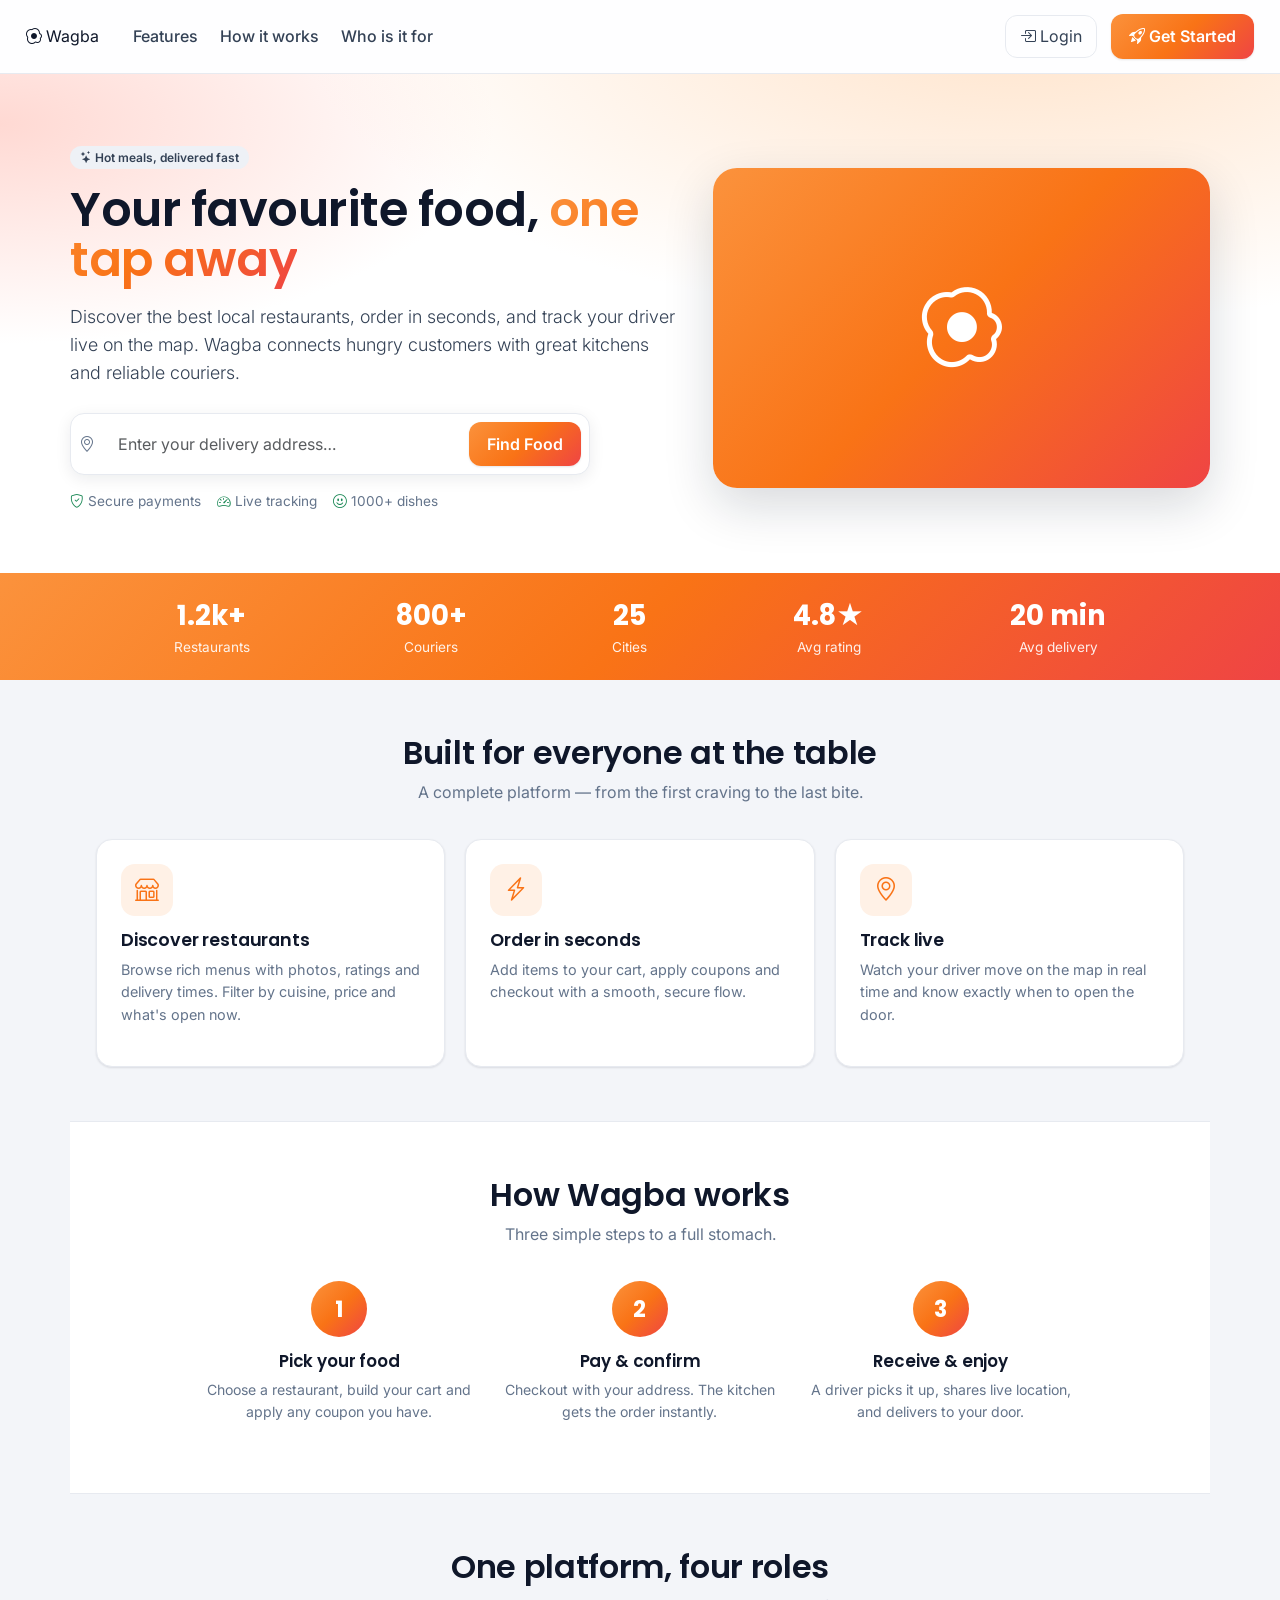
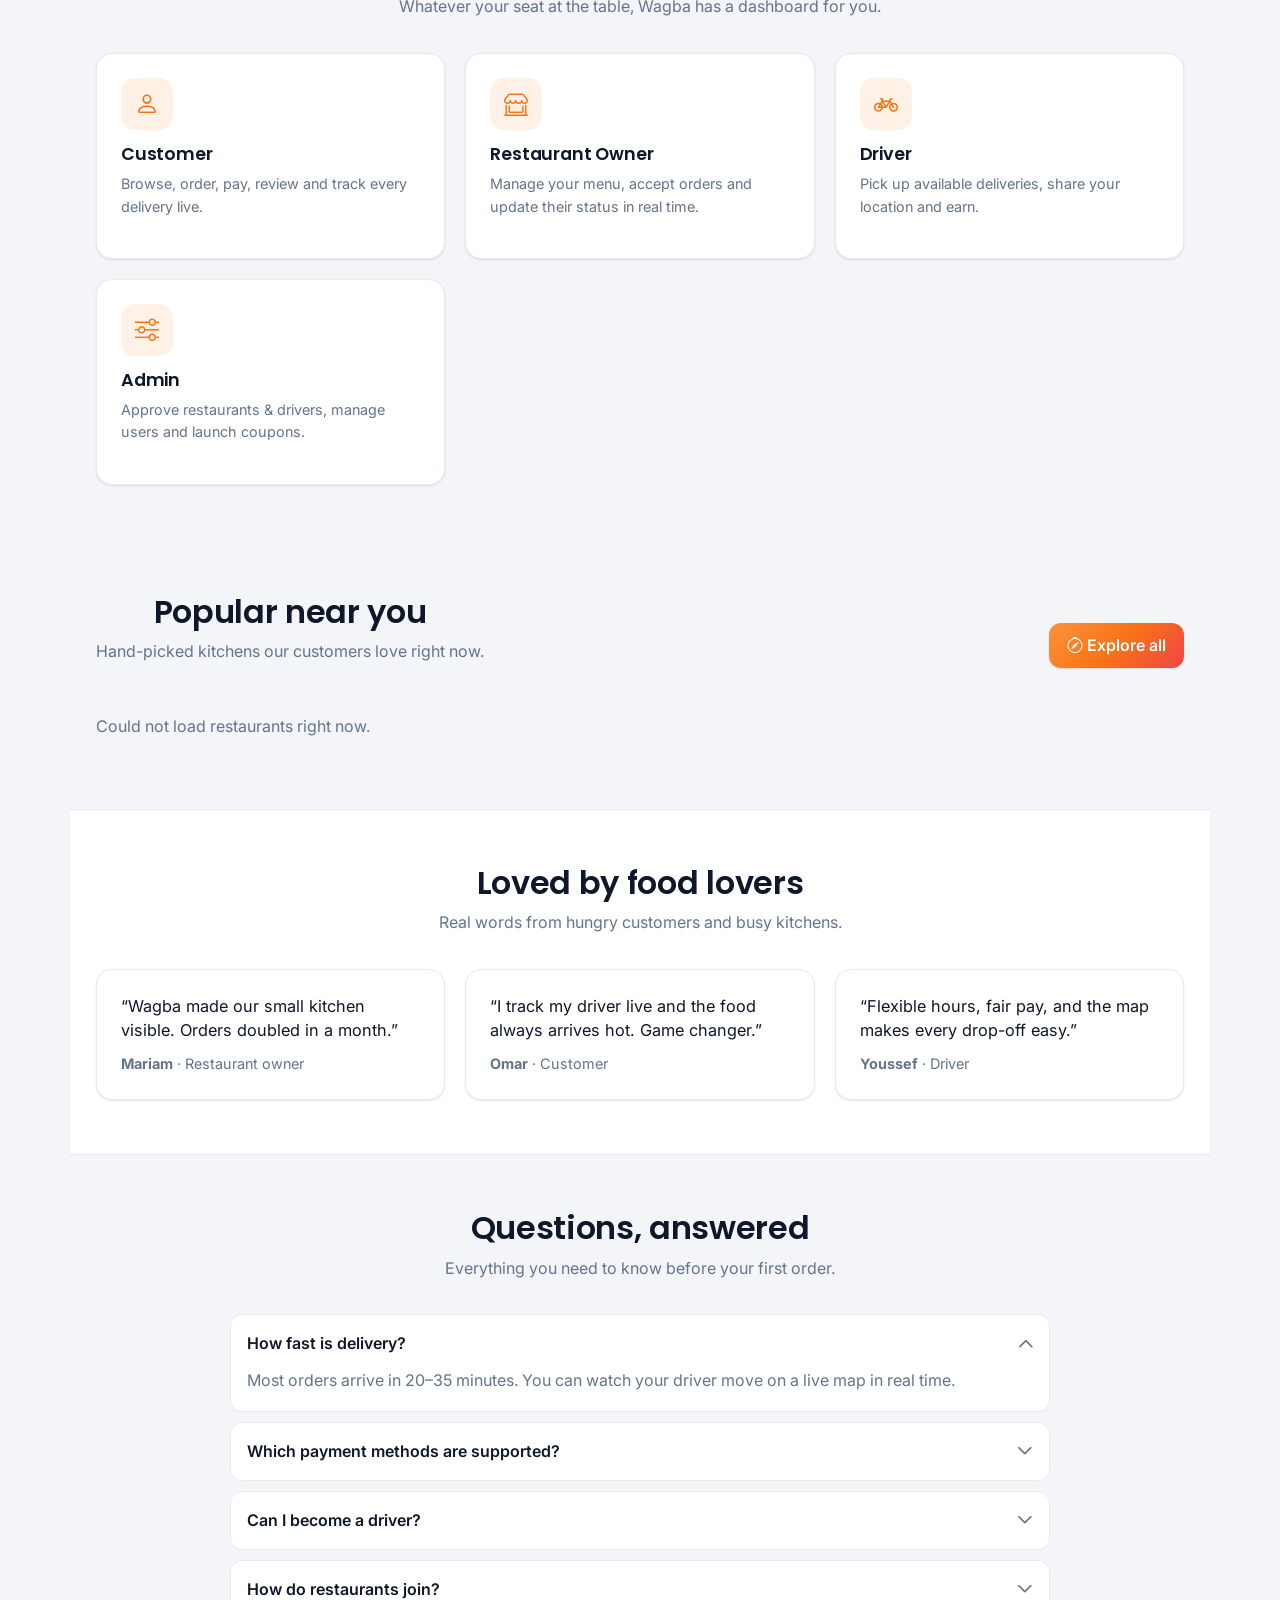
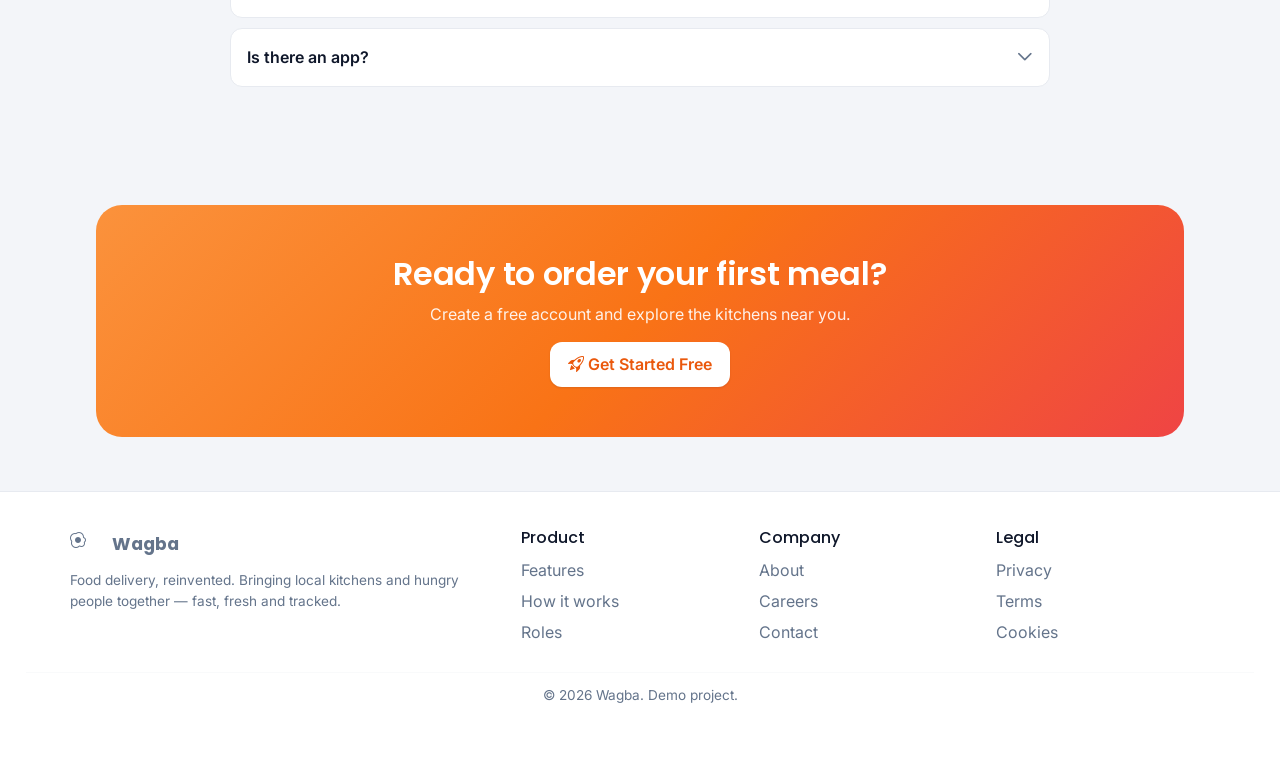
==== commit 271c3ced: "feat: customer live location, restaurant/driver wallets & earnings, food offers, profile edits, brow" ====
--- a/wagba-food-delivery-system-Frontend/admin.html
+++ b/wagba-food-delivery-system-Frontend/admin.html
@@ -46,19 +46,22 @@
 
         <div id="view-restaurants" class="view d-none">
           <div class="card p-3 mb-3"><div class="row g-2 align-center">
-            <div class="col-md-4"><select id="restFilter" class="form-select" onchange="loadRestaurants()"><option value="PENDING">Pending approval</option><option value="APPROVED">Approved</option><option value="REJECTED">Rejected</option><option value="">All</option></select></div>
+            <div class="col-md-3"><select id="restFilter" class="form-select" onchange="loadRestaurants()"><option value="PENDING">Pending approval</option><option value="APPROVED">Approved</option><option value="REJECTED">Rejected</option><option value="SUSPENDED">Suspended</option><option value="INACTIVE">Inactive</option><option value="">All</option></select></div>
+            <div class="col-md-6"><input id="restSearch" class="form-control" placeholder="Search by name or cuisine…" oninput="loadRestaurants()"></div>
           </div></div>
           <div id="restList" class="row g-3"></div>
         </div>
 
         <div id="view-drivers" class="view d-none">
           <div class="card p-3 mb-3"><div class="row g-2 align-center">
-            <div class="col-md-4"><select id="drvFilter" class="form-select" onchange="loadDrivers()"><option value="PENDING">Pending approval</option><option value="APPROVED">Approved</option><option value="REJECTED">Rejected</option><option value="">All</option></select></div>
+            <div class="col-md-3"><select id="drvFilter" class="form-select" onchange="loadDrivers()"><option value="PENDING">Pending approval</option><option value="APPROVED">Approved</option><option value="REJECTED">Rejected</option><option value="SUSPENDED">Suspended</option><option value="INACTIVE">Inactive</option><option value="">All</option></select></div>
+            <div class="col-md-6"><input id="drvSearch" class="form-control" placeholder="Search by name or email…" oninput="loadDrivers()"></div>
           </div></div>
           <div id="driverList" class="row g-3"></div>
         </div>
 
         <div id="view-users" class="view d-none">
+          <div class="card p-3 mb-3"><input id="userSearch" class="form-control" placeholder="Search users by name or email…" oninput="loadUsers()"></div>
           <div class="card"><div class="card-body"><div class="scroll-x"><table class="table wagba"><thead><tr><th>ID</th><th>Name</th><th>Email</th><th>Role</th><th>Status</th></tr></thead><tbody id="userRows"></tbody></table></div></div></div>
         </div>
 
@@ -87,6 +90,10 @@
               <button class="btn-brand mt-2" onclick="assignCoupon()">Assign</button>
             </div></div></div>
           </div>
+          <div class="card mt-3"><div class="card-body">
+            <h5>Coupons</h5>
+            <div id="couponList" class="row g-2"></div>
+          </div></div>
         </div>
       </div>
     </div>
--- a/wagba-food-delivery-system-Frontend/css/styles.css
+++ b/wagba-food-delivery-system-Frontend/css/styles.css
@@ -299,3 +299,70 @@
   .api-box .form-control { width: 150px; }
   .content { padding: 18px; }
 }
+
+/* ---------- Notifications bell ---------- */
+.notif-badge {
+  position: absolute; top: 2px; right: 2px; min-width: 18px; height: 18px; padding: 0 5px;
+  border-radius: 9px; background: var(--danger, #ef4444); color: #fff; font-size: 11px; font-weight: 700;
+  display: inline-flex; align-items: center; justify-content: center; line-height: 1;
+}
+.notif-panel {
+  position: absolute; top: 58px; right: 12px; width: 320px; max-height: 420px; overflow: auto;
+  background: var(--surface); border: 1px solid var(--border, #e5e7eb); border-radius: 14px;
+  box-shadow: var(--shadow-lg); z-index: 1000;
+}
+.notif-head { display: flex; justify-content: space-between; align-items: center; padding: 10px 14px; border-bottom: 1px solid var(--border, #e5e7eb); font-weight: 600; }
+.notif-item { padding: 10px 14px; border-bottom: 1px solid var(--border-soft, #f1f5f9); cursor: pointer; }
+.notif-item:hover { background: var(--surface-2); }
+.notif-item.unread { background: rgba(99,102,241,0.08); }
+.notif-title { font-weight: 600; font-size: 14px; }
+.notif-msg { color: var(--muted); }
+
+/* ---------- Live tracking ---------- */
+.live-dot { width: 9px; height: 9px; border-radius: 50%; background: #22c55e; display: inline-block; box-shadow: 0 0 0 0 rgba(34,197,94,.7); animation: pulse 1.4s infinite; }
+@keyframes pulse { 0% { box-shadow: 0 0 0 0 rgba(34,197,94,.6); } 70% { box-shadow: 0 0 0 8px rgba(34,197,94,0); } 100% { box-shadow: 0 0 0 0 rgba(34,197,94,0); } }
+.map-empty { height: 300px; display: grid; place-content: center; justify-items: center; gap: 8px; color: var(--muted); background: var(--surface-2); border-radius: var(--radius); text-align: center; }
+.map-empty i { font-size: 2rem; }
+.driver-info { display: flex; align-items: center; gap: 12px; }
+
+/* ---------- Home: stats strip ---------- */
+.stats-strip { background: var(--gradient); color: #fff; }
+.stats-strip .wrap { max-width: 1100px; margin: 0 auto; padding: 22px 18px; display: flex; flex-wrap: wrap; gap: 14px; justify-content: space-around; }
+.stats-strip .stat { text-align: center; }
+.stats-strip .num { font-family: var(--display); font-size: 1.7rem; font-weight: 700; }
+.stats-strip .lbl { font-size: .85rem; opacity: .9; }
+
+/* ---------- Home: testimonials ---------- */
+.feat .quote { font-size: 1.02rem; line-height: 1.5; color: var(--ink); }
+.feat .who { margin-top: 10px; color: var(--muted); font-size: .9rem; }
+
+/* ---------- Home: FAQ ---------- */
+.faq { max-width: 820px; margin: 0 auto; }
+.faq details { background: var(--surface); border: 1px solid var(--line); border-radius: 12px; padding: 4px 16px; margin-bottom: 10px; }
+.faq summary { cursor: pointer; font-weight: 600; padding: 12px 0; list-style: none; display: flex; justify-content: space-between; align-items: center; }
+.faq summary::-webkit-details-marker { display: none; }
+.faq summary::after { content: '\F282'; font-family: 'bootstrap-icons'; color: var(--muted); transition: transform .2s; }
+.faq details[open] summary::after { transform: rotate(180deg); }
+.faq details div { padding: 0 0 14px; color: var(--muted); }
+
+/* ---------- Offers ---------- */
+.offer-chip {
+  display: inline-flex; align-items: center; gap: 4px;
+  background: linear-gradient(135deg,#16a34a,#22c55e); color: #fff;
+  font-size: .72rem; font-weight: 700; letter-spacing: .02em;
+  padding: 3px 9px; border-radius: 999px; text-transform: uppercase;
+}
+.offer-chip.sm { font-size: .66rem; padding: 2px 7px; }
+.old-price { color: var(--muted); text-decoration: line-through; font-size: .85rem; margin-right: 4px; }
+.new-price { color: var(--ok); font-weight: 700; }
+
+/* ---------- Map picker ---------- */
+.map-picker { height: 300px; border-radius: var(--radius); overflow: hidden; border: 1px solid var(--line); }
+.map-box { height: 340px; border-radius: var(--radius); overflow: hidden; border: 1px solid var(--line); }
+.pin-driver { display: grid; place-items: center; width: 30px; height: 30px; border-radius: 50% 50% 50% 0; transform: rotate(-45deg); background: var(--gradient); color: #fff; box-shadow: var(--shadow); }
+.pin-driver i { transform: rotate(45deg); }
+.pin-cust { display: grid; place-items: center; width: 30px; height: 30px; border-radius: 50%; background: #2563eb; color: #fff; box-shadow: var(--shadow); }
+
+/* ---------- Wallet ---------- */
+.logo-mark i { line-height: 1; }
+#walletBalance, #driverWalletBalance { font-family: var(--display); }
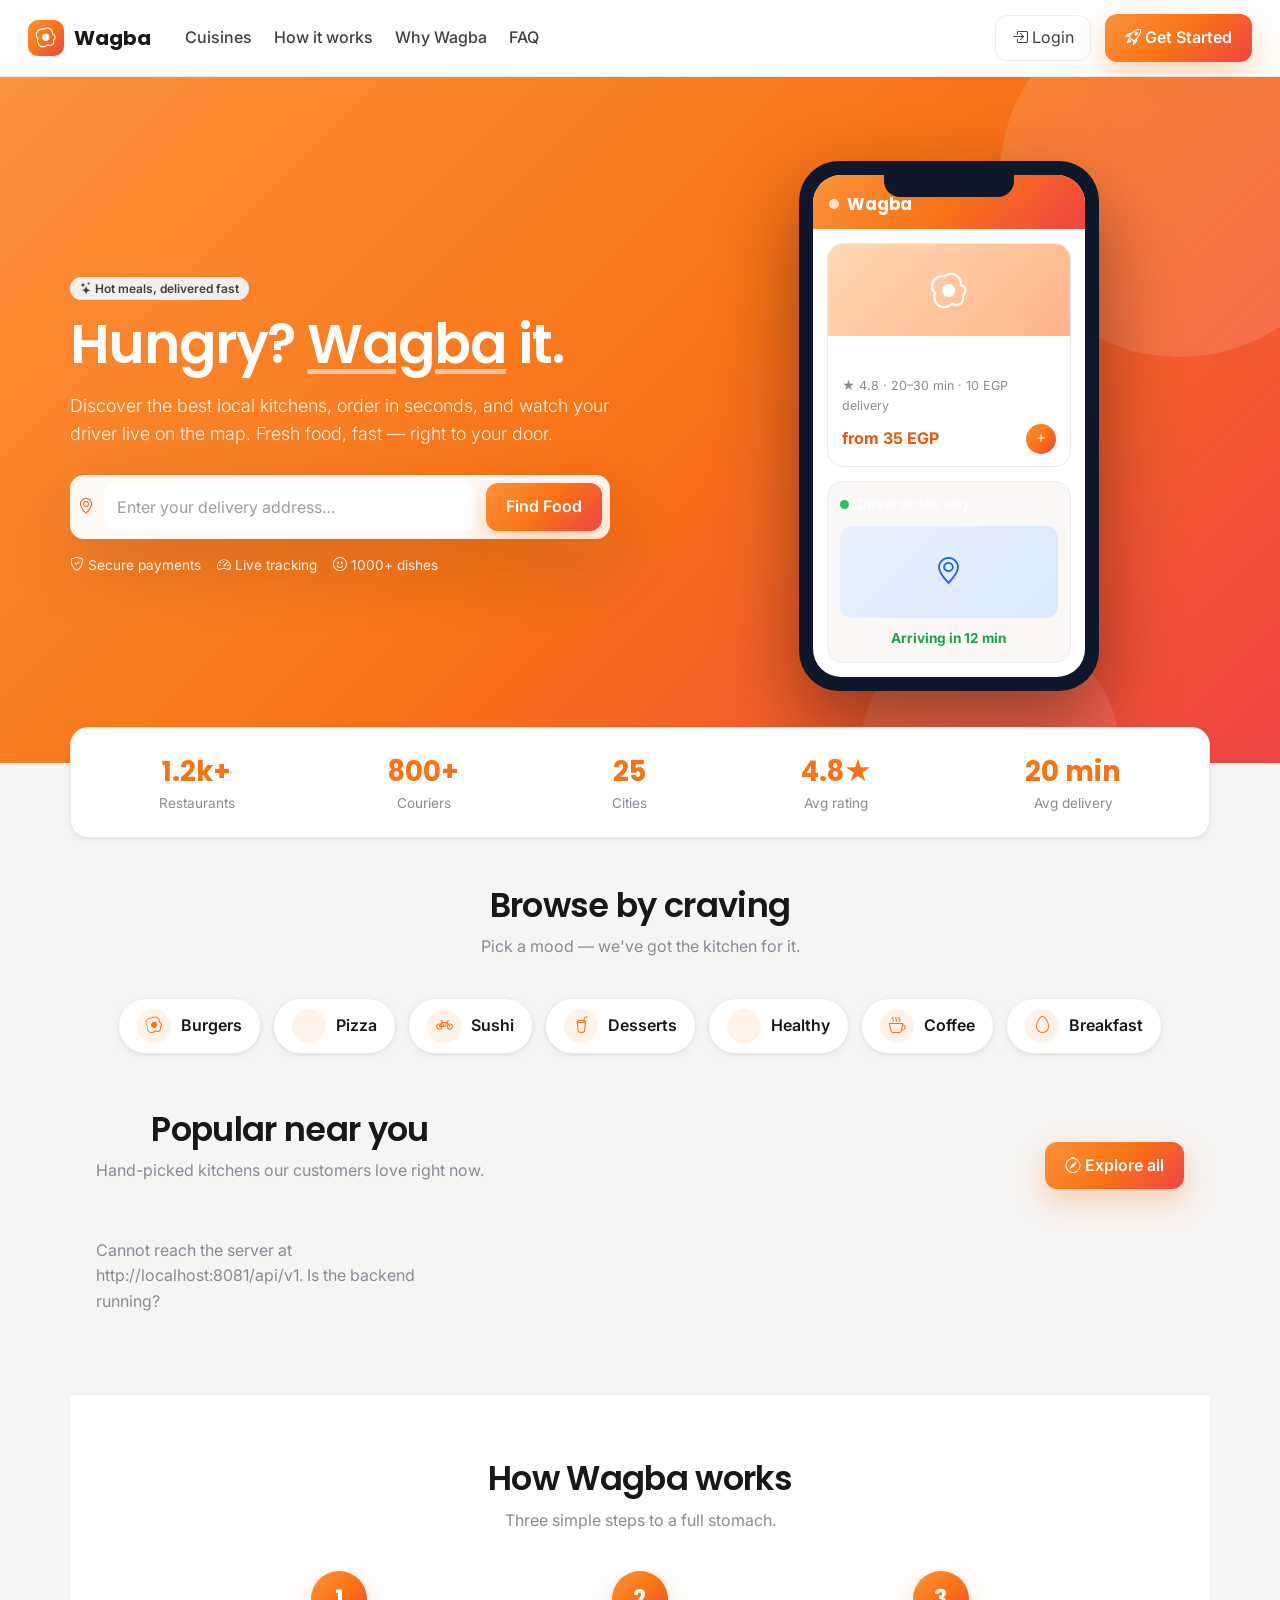
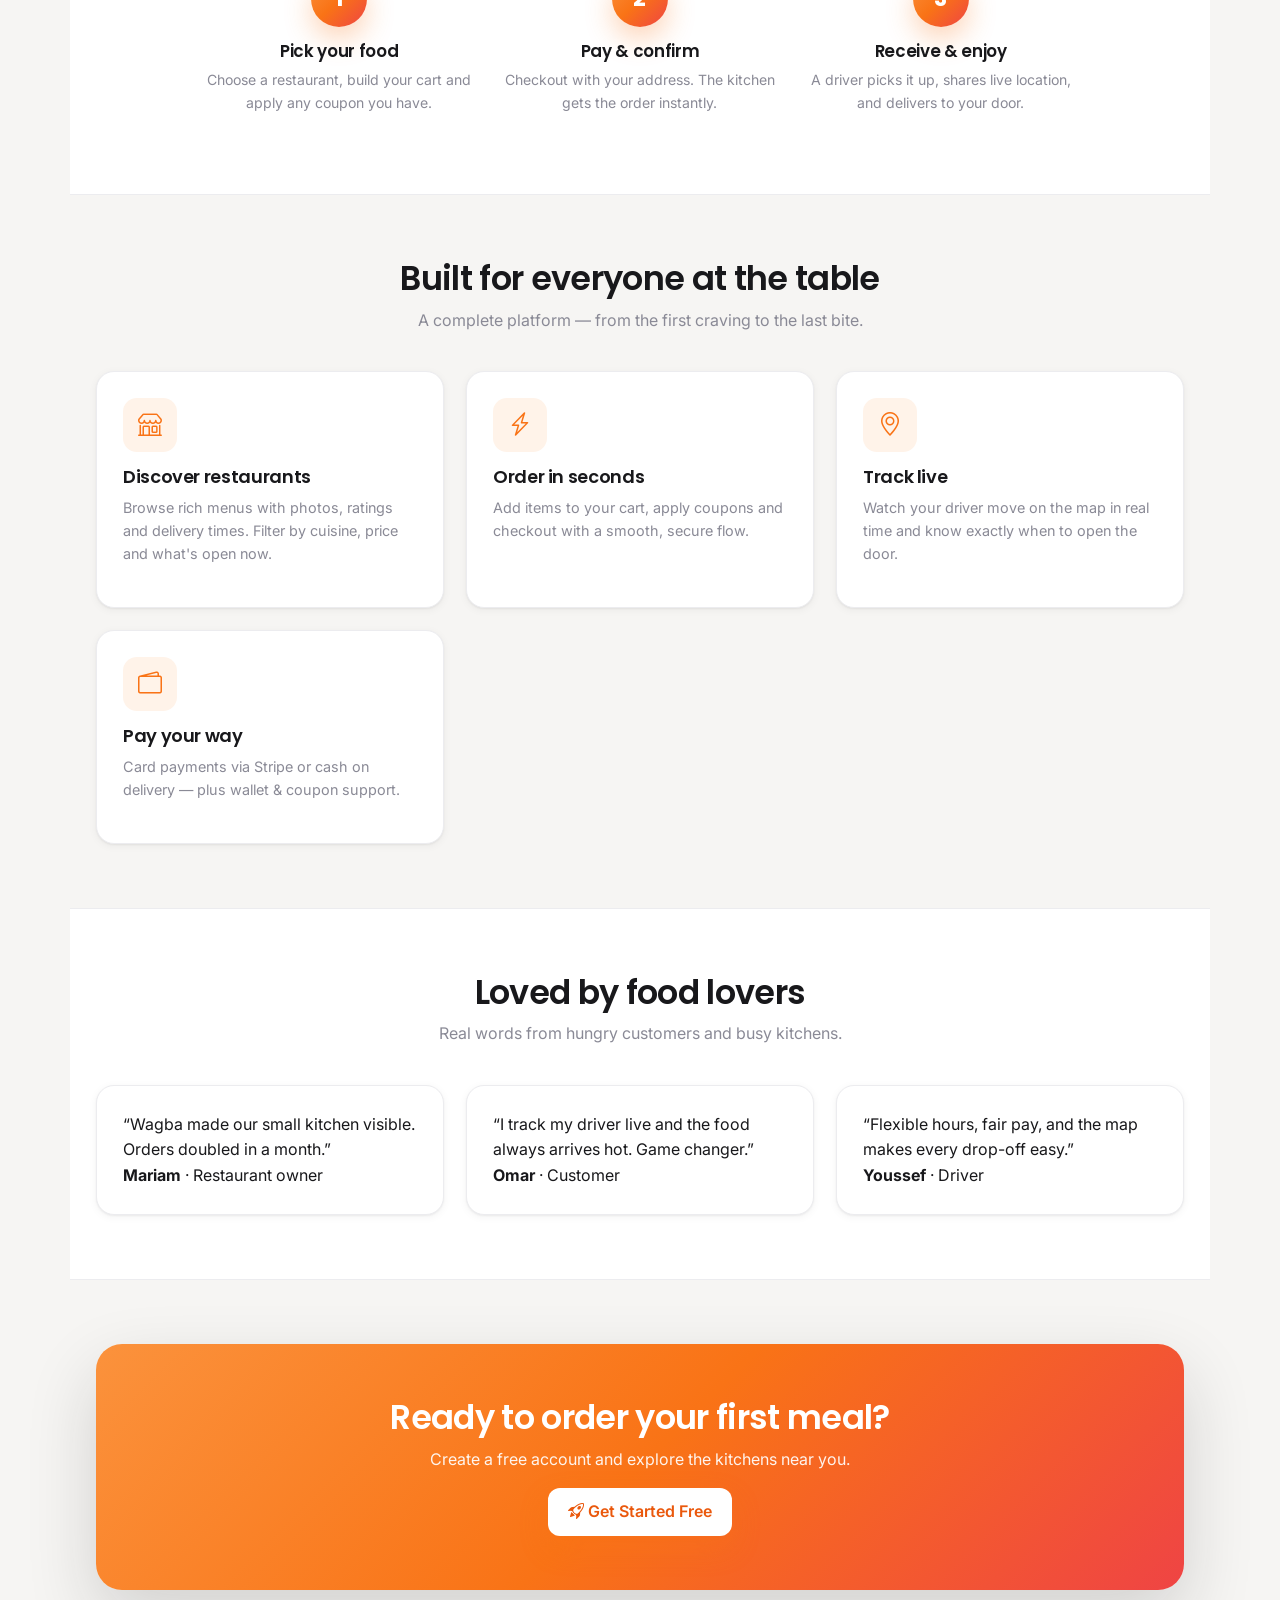
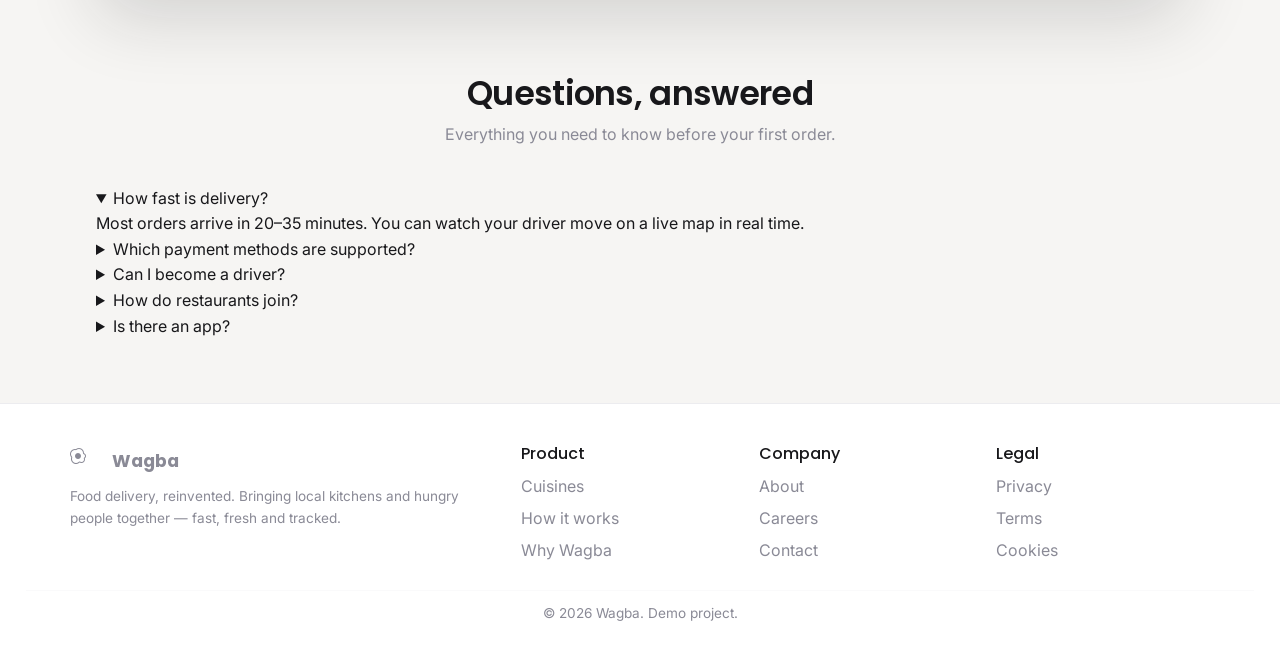
==== commit e1989961: "Add stripe service" ====
--- a/wagba-food-delivery-system-Frontend/admin.html
+++ b/wagba-food-delivery-system-Frontend/admin.html
@@ -7,10 +7,16 @@
   <link href="https://fonts.googleapis.com/css2?family=Inter:wght@400;500;600;700&family=Poppins:wght@500;600;700&display=swap" rel="stylesheet">
   <link href="https://cdn.jsdelivr.net/npm/bootstrap@5.3.3/dist/css/bootstrap.min.css" rel="stylesheet">
   <link href="https://cdn.jsdelivr.net/npm/bootstrap-icons@1.11.3/font/bootstrap-icons.min.css" rel="stylesheet">
-  <link href="css/styles.css" rel="stylesheet">
+  <link href="css/styles.css?v=38" rel="stylesheet">
 </head>
 <body>
   <div id="nav"></div>
+  <header class="topbar">
+    <div>
+      <h1 id="pageTitle">Overview</h1>
+      <div class="sub" id="pageSub">Platform at a glance</div>
+    </div>
+  </header>
   <div class="app-shell">
     <aside class="sidebar">
       <div class="side-brand"><span class="logo"><i class="bi bi-sliders"></i></span> Wagba</div>
@@ -20,25 +26,27 @@
       <a class="side-link" data-view="drivers" onclick="navTo('drivers')"><i class="bi bi-bicycle"></i> Drivers</a>
       <a class="side-link" data-view="users" onclick="navTo('users')"><i class="bi bi-people"></i> Users</a>
       <a class="side-link" data-view="coupons" onclick="navTo('coupons')"><i class="bi bi-ticket-perforated"></i> Coupons</a>
+      <a class="side-link" data-view="settings" onclick="navTo('settings')"><i class="bi bi-gear"></i> Settings</a>
       <div class="side-foot">Keep the marketplace healthy.</div>
     </aside>
 
     <div class="main">
-      <header class="topbar">
-        <div><h1 id="pageTitle">Overview</h1><div class="sub" id="pageSub">Platform at a glance</div></div>
-      </header>
       <div class="content">
         <div id="alertBox"></div>
 
         <div id="view-overview" class="view">
+          <div class="dash-hero">
+            <div class="dh-ic"><i class="bi bi-sliders"></i></div>
+            <div><div class="dh-title">Wagba Control Center</div><div class="dh-sub">Keep the marketplace healthy — approve, monitor and grow.</div></div>
+          </div>
           <div id="ovStats" class="row g-3 mb-3"></div>
           <div class="row g-3">
             <div class="col-lg-6"><div class="card"><div class="card-body">
-              <div class="d-flex justify-between align-center mb-2"><h5 class="mb-0">Pending restaurants</h5><a class="btn btn-sm btn-soft" onclick="navTo('restaurants')">Manage</a></div>
+              <div class="section-head"><span class="sh-ic"><i class="bi bi-shop"></i></span><div><h5 class="mb-0">Pending restaurants</h5></div><a class="btn btn-sm btn-soft sh-action" onclick="navTo('restaurants')">Manage</a></div>
               <div id="ovRest"></div>
             </div></div></div>
             <div class="col-lg-6"><div class="card"><div class="card-body">
-              <div class="d-flex justify-between align-center mb-2"><h5 class="mb-0">Pending drivers</h5><a class="btn btn-sm btn-soft" onclick="navTo('drivers')">Manage</a></div>
+              <div class="section-head"><span class="sh-ic"><i class="bi bi-bicycle"></i></span><div><h5 class="mb-0">Pending drivers</h5></div><a class="btn btn-sm btn-soft sh-action" onclick="navTo('drivers')">Manage</a></div>
               <div id="ovDrivers"></div>
             </div></div></div>
           </div>
@@ -95,12 +103,31 @@
             <div id="couponList" class="row g-2"></div>
           </div></div>
         </div>
+
+        <!-- SETTINGS -->
+        <div id="view-settings" class="view d-none"></div>
+      </div>
+    </div>
+  </div>
+
+  <!-- Edit restaurant modal -->
+  <div class="modal fade" id="editRestModal" tabindex="-1">
+    <div class="modal-dialog modal-dialog-centered">
+      <div class="modal-content">
+        <div class="modal-header"><h5 class="modal-title">Edit restaurant</h5><button class="icon-btn" data-bs-dismiss="modal"><i class="bi bi-x-lg"></i></button></div>
+        <div class="modal-body">
+          <div id="editRestAlert"></div>
+          <input type="hidden" id="editRestId">
+          <div class="mb-2"><label class="form-label">Name</label><input id="editRestName" class="form-control"></div>
+          <div class="mb-2"><label class="form-label">Cuisine</label><input id="editRestCuisine" class="form-control" placeholder="e.g. Grill"></div>
+        </div>
+        <div class="modal-footer"><button class="btn-ghost" data-bs-dismiss="modal">Cancel</button><button class="btn-brand" onclick="saveEditRestaurant()">Save</button></div>
       </div>
     </div>
   </div>
 
   <script src="https://cdn.jsdelivr.net/npm/bootstrap@5.3.3/dist/js/bootstrap.bundle.min.js"></script>
-  <script src="js/common.js"></script>
+  <script src="js/common.js?v=38"></script>
   <script src="js/admin.js"></script>
 </body>
 </html>
--- a/wagba-food-delivery-system-Frontend/css/styles.css
+++ b/wagba-food-delivery-system-Frontend/css/styles.css
@@ -1,67 +1,92 @@
 /* ============================================================
-   Wagba — Professional Food Delivery UI
-   Design system: orange brand, slate ink, soft surfaces
+   Wagba — Food Delivery UI (redesign)
+   Professional + appetite-stimulating (warm orange/red)
+   Single, cohesive design system. Every class the JS uses
+   is preserved so functionality is untouched.
    ============================================================ */
 
 :root {
+  /* Brand — warm, hungry */
   --brand: #f97316;
   --brand-dark: #ea580c;
-  --brand-soft: #fff1e6;
+  --brand-darker: #c2410c;
+  --brand-soft: #fff3e9;
   --accent: #f59e0b;
   --gradient: linear-gradient(135deg, #fb923c 0%, #f97316 50%, #ef4444 100%);
-  --ink: #0f172a;
-  --ink-2: #334155;
-  --muted: #64748b;
-  --line: #e7eaf0;
+  --gradient-soft: linear-gradient(135deg, #fff7f0, #fff1e7);
+  --sidebar-w: 232px;
+
+  /* Neutrals */
+  --ink: #18181b;
+  --ink-2: #3f3f46;
+  --muted: #8a8a96;
+  --line: #ececef;
+  --line-2: #f2f2f4;
   --surface: #ffffff;
-  --surface-2: #f7f8fb;
-  --surface-3: #eef1f6;
-  --bg: #f3f5f9;
+  --surface-2: #faf7f5;
+  --surface-3: #f3efec;
+  --bg: #f6f5f3;
+
+  /* Feedback */
   --ok: #16a34a;
+  --ok-soft: #e8f6ee;
   --warn: #d97706;
-  --danger: #dc2626;
-  --shadow-sm: 0 1px 2px rgba(15,23,42,.06), 0 1px 3px rgba(15,23,42,.05);
-  --shadow: 0 4px 16px rgba(15,23,42,.08);
-  --shadow-lg: 0 18px 50px rgba(15,23,42,.16);
-  --radius: 16px;
-  --radius-sm: 10px;
-  --sidebar-w: 264px;
+  --warn-soft: #fdf2e3;
+  --danger: #e23744;
+  --danger-soft: #fdecee;
+  --info: #2563eb;
+  --info-soft: #e8f0fe;
+
+  /* Shape & depth */
+  --radius: 18px;
+  --radius-sm: 12px;
+  --radius-xs: 9px;
+  --shadow-sm: 0 1px 2px rgba(24,24,27,.05), 0 2px 8px rgba(24,24,27,.05);
+  --shadow: 0 10px 30px rgba(24,24,27,.08);
+  --shadow-lg: 0 28px 70px rgba(24,24,27,.16);
+  --shadow-brand: 0 12px 28px rgba(249,115,22,.30);
+
+  --sidebar-w: 268px;
   --font: 'Inter', system-ui, -apple-system, 'Segoe UI', Roboto, sans-serif;
   --display: 'Poppins', var(--font);
 }
 
-[data-theme="dark"] {
-  --ink: #e8edf5;
-  --ink-2: #b6c0cf;
-  --muted: #8b97a8;
-  --line: #283142;
-  --surface: #161c28;
-  --surface-2: #1b2230;
-  --surface-3: #222b3b;
-  --bg: #0e131c;
-  --brand-soft: #2a1c10;
-  --shadow-sm: 0 1px 2px rgba(0,0,0,.4);
-  --shadow: 0 4px 16px rgba(0,0,0,.45);
-  --shadow-lg: 0 18px 50px rgba(0,0,0,.6);
-}
-
 * { box-sizing: border-box; }
-html, body { margin: 0; padding: 0; }
+html { margin: 0; padding: 0; scroll-behavior: smooth; }
 body {
   font-family: var(--font);
   color: var(--ink);
-  background: var(--bg);
-  line-height: 1.55;
+  background:
+    radial-gradient(1100px 520px at 100% -10%, rgba(249,115,22,.06), transparent 55%),
+    var(--bg);
+  line-height: 1.6;
+  margin: 0;
   -webkit-font-smoothing: antialiased;
 }
-h1,h2,h3,h4,h5 { font-family: var(--display); font-weight: 600; color: var(--ink); letter-spacing: -.01em; }
+::selection { background: color-mix(in srgb, var(--brand) 22%, transparent); color: var(--ink); }
+h1,h2,h3,h4,h5 { font-family: var(--display); font-weight: 600; color: var(--ink); letter-spacing: -.02em; }
 a { text-decoration: none; color: inherit; }
 .muted { color: var(--muted); }
+.small { font-size: .85rem; }
 .gradient-text { background: var(--gradient); -webkit-background-clip: text; background-clip: text; color: transparent; }
-.soft-shadow { box-shadow: var(--shadow); }
-.small { font-size: .85rem; }
-
-/* ---------- Top app bar (rendered by common.js) ---------- */
+
+/* ---------- Buttons ---------- */
+.btn-brand {
+  background: var(--gradient); color: #fff; border: none; border-radius: var(--radius-sm);
+  padding: 11px 20px; font-weight: 600; transition: .18s; box-shadow: var(--shadow-brand);
+}
+.btn-brand:hover { filter: brightness(1.05); transform: translateY(-1px); color: #fff; }
+.btn-brand:active { transform: translateY(0); }
+.btn-soft {
+  background: var(--brand-soft); color: var(--brand-dark); border: 1px solid color-mix(in srgb, var(--brand) 22%, transparent);
+  border-radius: var(--radius-sm); padding: 9px 16px; font-weight: 600; transition: .15s;
+}
+.btn-soft:hover { background: color-mix(in srgb, var(--brand) 14%, var(--surface)); color: var(--brand-dark); }
+.btn-ghost { background: transparent; border: 1px solid var(--line); color: var(--ink-2); border-radius: var(--radius-sm); padding: 9px 16px; transition:.15s; }
+.btn-ghost:hover { background: var(--surface-2); }
+.btn-brand.btn-sm, .btn-soft.btn-sm, .btn-ghost.btn-sm { border-radius: 10px; padding: 7px 13px; }
+
+/* ---------- Top app bar ---------- */
 .wagba-nav {
   position: sticky; top: 0; z-index: 50;
   display: flex; align-items: center; gap: 14px;
@@ -70,7 +95,7 @@
   backdrop-filter: blur(10px);
   border-bottom: 1px solid var(--line);
 }
-.wagba-nav .brand { display: flex; align-items: center; gap: 10px; font-family: var(--display); font-weight: 700; font-size: 1.25rem; }
+.wagba-nav .brand { display: flex; align-items: center; gap: 10px; font-family: var(--display); font-weight: 700; font-size: 1.25rem; color: var(--ink); text-decoration: none; }
 .wagba-nav .logo {
   width: 38px; height: 38px; border-radius: 11px; display: grid; place-items: center;
   background: var(--gradient); color: #fff; font-size: 1.2rem; box-shadow: var(--shadow-sm);
@@ -78,11 +103,12 @@
 .wagba-nav .spacer { flex: 1; }
 .wagba-nav .chip {
   display: flex; align-items: center; gap: 10px; padding: 5px 12px 5px 6px;
-  background: var(--surface-2); border: 1px solid var(--line); border-radius: 999px;
-}
+  background: var(--surface-2); border: 1px solid var(--line); border-radius: 999px; cursor: pointer; transition: .15s;
+}
+.wagba-nav .chip:hover { background: var(--surface-3); }
 .avatar {
   width: 30px; height: 30px; border-radius: 50%; display: grid; place-items: center;
-  background: var(--gradient); color: #fff; font-weight: 700; font-size: .8rem;
+  background: var(--gradient); color: #fff; font-weight: 700; font-size: .8rem; flex: 0 0 auto;
 }
 .role-pill {
   background: var(--brand-soft); color: var(--brand-dark); border: 1px solid color-mix(in srgb, var(--brand) 30%, transparent);
@@ -90,92 +116,157 @@
 }
 .icon-btn {
   width: 38px; height: 38px; border-radius: 11px; border: 1px solid var(--line);
-  background: var(--surface-2); color: var(--ink); display: grid; place-items: center; cursor: pointer; transition: .15s;
+  background: var(--surface-2); color: var(--ink); display: grid; place-items: center; cursor: pointer; transition: .15s; position: relative;
 }
 .icon-btn:hover { background: var(--surface-3); }
+.nav-cart .side-badge { position: absolute; top: -6px; right: -6px; }
 .api-box { display: flex; align-items: center; gap: 6px; }
 .api-box .form-control { width: 250px; font-size: .78rem; }
 
-/* ---------- Buttons ---------- */
-.btn-brand {
-  background: var(--gradient); color: #fff; border: none; border-radius: 12px;
-  padding: 10px 18px; font-weight: 600; transition: .18s; box-shadow: var(--shadow-sm);
-}
-.btn-brand:hover { filter: brightness(1.06); transform: translateY(-1px); color: #fff; }
-.btn-brand:active { transform: translateY(0); }
-.btn-soft {
-  background: var(--brand-soft); color: var(--brand-dark); border: 1px solid color-mix(in srgb, var(--brand) 22%, transparent);
-  border-radius: 12px; padding: 8px 14px; font-weight: 600; transition: .15s;
-}
-.btn-soft:hover { background: color-mix(in srgb, var(--brand) 16%, var(--surface)); color: var(--brand-dark); }
-.btn-ghost { background: transparent; border: 1px solid var(--line); color: var(--ink-2); border-radius: 12px; padding: 8px 14px; }
-.btn-ghost:hover { background: var(--surface-2); }
-
-/* ---------- App shell (dashboard) ---------- */
-.app-shell { display: flex; min-height: calc(100vh - 60px); }
+/* ---------- App shell ---------- */
+.app-shell { display: flex; min-height: 100vh; background:
+    radial-gradient(900px 420px at 100% 0%, rgba(249,115,22,.07), transparent 52%),
+    radial-gradient(700px 280px at 0% 0%, rgba(245,158,11,.05), transparent 48%),
+    var(--bg); }
 .sidebar {
   width: var(--sidebar-w); flex: 0 0 var(--sidebar-w);
-  background: var(--surface); border-right: 1px solid var(--line);
-  padding: 18px 14px; position: sticky; top: 60px; align-self: flex-start; height: calc(100vh - 60px); overflow-y: auto;
-}
-.side-brand { display: flex; align-items: center; gap: 10px; padding: 4px 8px 16px; font-family: var(--display); font-weight: 700; font-size: 1.15rem; }
-.side-brand .logo { width: 36px; height: 36px; border-radius: 10px; background: var(--gradient); color: #fff; display: grid; place-items: center; }
-.side-label { font-size: .68rem; text-transform: uppercase; letter-spacing: .1em; color: var(--muted); padding: 14px 12px 6px; }
+  background: linear-gradient(180deg, rgba(255,255,255,.98), #fff); border-right: 1px solid var(--line);
+  padding: 22px 16px; position: sticky; top: 0; align-self: flex-start; height: 100vh; overflow-y: auto;
+  display: flex; flex-direction: column; gap: 4px;
+  box-shadow: 14px 0 40px rgba(24,24,27,.04);
+}
+.side-brand { display: flex; align-items: center; gap: 11px; padding: 2px 8px 16px; font-family: var(--display); font-weight: 700; font-size: 1.22rem; color: var(--ink); }
+.side-brand .logo { width: 38px; height: 38px; border-radius: 11px; background: var(--gradient); color: #fff; display: grid; place-items: center; font-size: 1.15rem; }
+
+.side-section { margin-top: 10px; display: flex; flex-direction: column; gap: 4px; }
+.side-label { font-size: .68rem; text-transform: uppercase; letter-spacing: .12em; color: var(--muted); padding: 6px 12px; font-weight: 700; }
 .side-link {
-  display: flex; align-items: center; gap: 12px; padding: 11px 14px; margin-bottom: 4px;
+  display: flex; align-items: center; gap: 12px; padding: 11px 14px;
   border-radius: 12px; color: var(--ink-2); font-weight: 500; cursor: pointer; transition: .15s; position: relative;
 }
-.side-link i { font-size: 1.1rem; width: 22px; text-align: center; }
-.side-link:hover { background: var(--surface-2); color: var(--ink); }
-.side-link.active { background: var(--brand-soft); color: var(--brand-dark); font-weight: 600; }
-.side-link.active::before { content: ''; position: absolute; left: -14px; top: 10px; bottom: 10px; width: 4px; border-radius: 0 4px 4px 0; background: var(--gradient); }
+.side-link span:not(.side-badge) { flex: 1; min-width: 0; }
+.side-link i { font-size: 1.12rem; width: 22px; text-align: center; color: var(--muted); }
+.side-link:hover { background: var(--surface-2); color: var(--ink); transform: translateX(2px); }
+.side-link.active { background: linear-gradient(135deg, color-mix(in srgb, var(--brand) 11%, #fff), var(--brand-soft)); color: var(--brand-dark); font-weight: 600; box-shadow: inset 0 0 0 1px color-mix(in srgb, var(--brand) 16%, transparent); }
+.side-link.active i { color: var(--brand); }
+
+.side-badge {
+  min-width: 20px; height: 20px; padding: 0 6px; border-radius: 999px;
+  background: var(--brand); color: #fff; font-size: .7rem; font-weight: 700;
+  display: inline-flex; align-items: center; justify-content: center; line-height: 1;
+}
+.side-badge.d-none { display: none; }
+
 .side-foot { margin-top: auto; padding: 14px 10px 4px; border-top: 1px solid var(--line); font-size: .8rem; color: var(--muted); }
 
-.main { flex: 1; min-width: 0; display: flex; flex-direction: column; }
+.side-profile {
+  margin-top: auto; display: flex; align-items: center; gap: 11px; cursor: pointer;
+  border-radius: 12px; padding: 12px; transition: .15s;
+}
+.side-profile:hover { background: var(--surface-2); }
+.sp-avatar { width: 38px; height: 38px; border-radius: 50%; background: var(--gradient); color: #fff; font-weight: 700; display: grid; place-items: center; flex: 0 0 auto; }
+.sp-info { min-width: 0; }
+.sp-name { font-weight: 600; font-size: .9rem; color: var(--ink); display: flex; align-items: center; gap: 5px; }
+.sp-name i { font-size: .78rem; color: var(--muted); }
+.sp-email { font-size: .76rem; color: var(--muted); white-space: nowrap; overflow: hidden; text-overflow: ellipsis; }
+
+.main { flex: 1; min-width: 0; display: flex; flex-direction: column; background: linear-gradient(180deg, rgba(255,255,255,.42), transparent 220px); }
 .topbar {
-  display: flex; align-items: center; gap: 14px; padding: 18px 26px;
-  border-bottom: 1px solid var(--line); background: color-mix(in srgb, var(--surface) 70%, transparent);
+  position: sticky; top: 0; z-index: 40;
+  display: flex; align-items: center; gap: 14px; padding: 16px 28px;
+  border-bottom: 1px solid var(--line); background: color-mix(in srgb, var(--surface) 88%, transparent);
+  backdrop-filter: blur(14px);
+  box-shadow: 0 10px 30px rgba(24,24,27,.03);
 }
 .topbar h1 { margin: 0; font-size: 1.4rem; }
 .topbar .sub { color: var(--muted); font-size: .85rem; }
 .topbar .spacer { flex: 1; }
-.content { padding: 24px 26px 40px; }
+.content { padding: 28px 30px 48px; max-width: 1500px; width: 100%; margin: 0 auto; }
+.content > .view { animation: viewIn .28s ease; }
+
+.review-list { display: grid; gap: 14px; max-width: 760px; }
+.review-card { background: #fff; border: 1px solid var(--line); border-radius: 16px; padding: 16px 18px; box-shadow: var(--shadow-sm); }
+.rv-top { display: flex; align-items: center; gap: 12px; }
+.rv-ic { width: 42px; height: 42px; border-radius: 12px; background: var(--brand-soft); color: var(--brand); display: grid; place-items: center; font-size: 1.2rem; flex: 0 0 auto; }
+.rv-name { font-weight: 600; color: var(--ink); }
+.rv-sub { font-size: .82rem; color: var(--muted); }
+.rv-stars { margin-left: auto; color: #f59e0b; letter-spacing: 2px; font-size: 1rem; }
+.rv-comment { margin-top: 10px; color: var(--ink-2); font-size: .92rem; line-height: 1.5; }
+.rv-date { margin-top: 8px; font-size: .76rem; color: var(--muted); }
 
 /* ---------- Cards ---------- */
-.card { background: var(--surface); border: 1px solid var(--line); border-radius: var(--radius); box-shadow: var(--shadow-sm); }
-.card-body { padding: 18px; }
-.card-title { font-family: var(--display); font-weight: 600; }
-
-.stat-card { background: var(--surface); border: 1px solid var(--line); border-radius: var(--radius); padding: 18px; box-shadow: var(--shadow-sm); position: relative; overflow: hidden; }
+.card { background: var(--surface); border: 1px solid var(--line); border-radius: var(--radius); box-shadow: var(--shadow-sm); transition: box-shadow .18s, transform .18s, border-color .18s; }
+.card-body { padding: 20px; }
+.card-title { font-family: var(--display); font-weight: 600; font-size: 1.08rem; }
+
+.stat-card { background: var(--surface); border: 1px solid var(--line); border-radius: var(--radius); padding: 20px; box-shadow: var(--shadow-sm); position: relative; overflow: hidden; transition: transform .18s, box-shadow .18s; }
+.stat-card:hover { transform: translateY(-3px); box-shadow: var(--shadow); }
 .stat-card .ic { width: 46px; height: 46px; border-radius: 13px; display: grid; place-items: center; background: var(--brand-soft); color: var(--brand); font-size: 1.3rem; }
 .stat-card .label { color: var(--muted); font-size: .82rem; margin-top: 12px; }
-.stat-card .val { font-family: var(--display); font-size: 1.7rem; font-weight: 700; }
-.stat-card.green .ic { background: #dcfce7; color: #16a34a; }
-.stat-card.blue .ic { background: #dbeafe; color: #2563eb; }
-.stat-card.violet .ic { background: #ede9fe; color: #7c3aed; }
+.stat-card .val { font-family: var(--display); font-size: 1.85rem; font-weight: 700; letter-spacing: -.02em; }
+.stat-card .sub { margin-top: 4px; font-size: .78rem; color: var(--muted); }
+.stat-card.green .ic { background: var(--ok-soft); color: #16a34a; }
+.stat-card.blue .ic { background: var(--info-soft); color: #2563eb; }
+.stat-card.violet .ic { background: #f1e9fe; color: #7c3aed; }
 
 /* ---------- Restaurant / food cards ---------- */
-.rest-grid { display: grid; grid-template-columns: repeat(auto-fill, minmax(260px, 1fr)); gap: 18px; }
-.food-grid { display: grid; grid-template-columns: repeat(auto-fill, minmax(230px, 1fr)); gap: 16px; }
-
-.rest-card { background: var(--surface); border: 1px solid var(--line); border-radius: var(--radius); overflow: hidden; box-shadow: var(--shadow-sm); transition: .18s; cursor: pointer; }
-.rest-card:hover { transform: translateY(-3px); box-shadow: var(--shadow); }
-.rest-card .cover { height: 130px; background: var(--gradient); position: relative; display: grid; place-items: center; color: #fff; font-size: 2.4rem; }
-.rest-card .cover img { width: 100%; height: 100%; object-fit: cover; }
-.rest-card .body { padding: 14px 16px 16px; }
-.rest-card .name { font-family: var(--display); font-weight: 600; font-size: 1.05rem; }
-.rest-card .meta { display: flex; gap: 10px; color: var(--muted); font-size: .82rem; margin-top: 6px; flex-wrap: wrap; }
-.rest-card .meta span { display: inline-flex; align-items: center; gap: 4px; }
-
-.food-card { background: var(--surface); border: 1px solid var(--line); border-radius: var(--radius); overflow: hidden; box-shadow: var(--shadow-sm); display: flex; flex-direction: column; transition: .18s; }
-.food-card:hover { transform: translateY(-2px); box-shadow: var(--shadow); }
-.food-card .pic { height: 120px; background: linear-gradient(135deg,#fed7aa,#fca5a5); display: grid; place-items: center; color: #fff; font-size: 2rem; position: relative; }
+.rest-grid { display: grid; grid-template-columns: repeat(3, 1fr); gap: 18px; }
+@media (max-width: 900px) { .rest-grid { grid-template-columns: repeat(2, 1fr); } .food-grid { grid-template-columns: repeat(2, 1fr); } }
+.food-grid { display: grid; grid-template-columns: repeat(4, 1fr); gap: 18px; }
+
+.rest-card { background: #fff; border: 1px solid var(--line); border-radius: 16px; box-shadow: var(--shadow-sm); transition: transform .18s ease, box-shadow .18s ease; cursor: pointer; display: flex; align-items: center; gap: 14px; padding: 14px; overflow: hidden; }
+.rest-card:hover { transform: translateY(-4px); box-shadow: var(--shadow); }
+
+.rest-card .rc-logo,
+.rest-card .cover { width: 108px; height: 108px; flex: 0 0 108px; border-radius: 14px; overflow: hidden; background: var(--gradient); display: grid; place-items: center; color: #fff; font-size: 2.2rem; }
+.rest-card .rc-logo img,
+.rest-card .cover img { width: 100%; height: 100%; object-fit: cover; display: block; }
+
+.rest-card .rc-body,
+.rest-card .body { flex: 1; min-width: 0; display: flex; flex-direction: column; gap: 6px; }
+.rest-card .rc-name,
+.rest-card .name { font-family: var(--display); font-weight: 700; font-size: 1.06rem; line-height: 1.25; color: var(--ink); }
+.rest-card .rc-line { display: flex; align-items: center; gap: 8px; flex-wrap: wrap; }
+.rest-card .rc-rating { display: inline-flex; align-items: center; gap: 4px; font-weight: 700; font-size: .88rem; color: var(--ink); }
+.rest-card .rc-rating i { color: #f59e0b; }
+.rest-card .rc-sep { color: var(--muted); }
+.rest-card .rc-cuisine { display: inline-block; background: color-mix(in srgb, var(--brand) 12%, transparent); color: var(--brand-dark); border-radius: 999px; padding: 2px 10px; font-size: .7rem; font-weight: 700; }
+.rest-card .rc-meta,
+.rest-card .meta { display: flex; flex-direction: column; gap: 3px; color: var(--muted); font-size: .82rem; }
+.rest-card .rc-meta span,
+.rest-card .meta span { display: inline-flex; align-items: center; gap: 5px; }
+.rest-card .rc-view { width: 38px; height: 38px; flex: 0 0 38px; border-radius: 50%; border: 0; background: var(--brand); color: #fff; cursor: pointer; display: grid; place-items: center; font-size: 1rem; transition: background .18s ease, transform .18s ease; }
+.rest-card .rc-view:hover { background: var(--brand-dark); transform: translateX(2px); }
+
+.food-card { background: #fff; border: 1px solid var(--line); border-radius: 16px; box-shadow: var(--shadow-sm); transition: transform .18s ease, box-shadow .18s ease; cursor: pointer; display: flex; align-items: center; gap: 14px; padding: 14px; overflow: hidden; }
+.food-card:hover { transform: translateY(-4px); box-shadow: var(--shadow); }
+.food-card .pic { width: 108px; height: 108px; flex: 0 0 108px; border-radius: 14px; overflow: hidden; background: var(--gradient); display: grid; place-items: center; color: #fff; font-size: 2rem; }
 .food-card .pic img { width: 100%; height: 100%; object-fit: cover; }
-.food-card .body { padding: 13px 15px; display: flex; flex-direction: column; gap: 6px; flex: 1; }
-.food-card .name { font-weight: 600; }
-.food-card .desc { color: var(--muted); font-size: .82rem; flex: 1; }
-.food-card .row { display: flex; align-items: center; justify-content: space-between; margin-top: 4px; }
-.food-card .price { font-family: var(--display); font-weight: 700; color: var(--brand-dark); }
+.food-card .body { flex: 1; min-width: 0; display: flex; flex-direction: column; gap: 6px; }
+.food-card .name { font-family: var(--display); font-weight: 700; font-size: 1.02rem; line-height: 1.25; color: var(--ink); }
+.food-card .desc { color: var(--muted); font-size: .82rem; line-height: 1.4; display: -webkit-box; -webkit-line-clamp: 2; -webkit-box-orient: vertical; overflow: hidden; }
+.food-card .fc-line { display: flex; align-items: center; gap: 8px; flex-wrap: wrap; }
+.food-card .price { font-family: var(--display); font-weight: 700; color: var(--brand-dark); font-size: .98rem; }
+.food-card .price .old-price { color: var(--muted); text-decoration: line-through; font-weight: 500; font-size: .82rem; margin-right: 5px; }
+.food-card .add-btn { width: 38px; height: 38px; flex: 0 0 38px; border-radius: 50%; border: 0; background: var(--brand); color: #fff; cursor: pointer; display: grid; place-items: center; font-size: 1.15rem; transition: background .18s ease, transform .18s ease; }
+.food-card .add-btn:hover { background: var(--brand-dark); transform: scale(1.06); }
+
+/* ---------- Food detail modal ---------- */
+.modal-wagba { position: fixed; inset: 0; background: rgba(15,23,42,.55); display: none; align-items: center; justify-content: center; z-index: 200; padding: 18px; }
+.modal-wagba.show { display: flex; animation: mwFade .18s ease; }
+.mw-card { background: #fff; border-radius: 18px; width: 100%; max-width: 420px; max-height: 92vh; overflow: auto; position: relative; box-shadow: var(--shadow); animation: mwPop .2s ease; }
+.mw-close { position: absolute; top: 14px; right: 14px; width: 34px; height: 34px; border-radius: 50%; border: 0; background: rgba(255,255,255,.92); color: #0f172a; cursor: pointer; display: grid; place-items: center; font-size: .9rem; box-shadow: var(--shadow-sm); z-index: 2; }
+.mw-pic { height: 190px; flex: 0 0 190px; overflow: hidden; background: var(--gradient); display: grid; place-items: center; color: #fff; font-size: 2.6rem; }
+.mw-pic img { width: 100%; height: 100%; object-fit: cover; display: block; }
+.mw-body { position: relative; padding: 18px 20px 22px; display: flex; flex-direction: column; gap: 10px; }
+.mw-cat { display: flex; gap: 8px; flex-wrap: wrap; }
+.mw-name { font-family: var(--display); font-weight: 700; font-size: 1.25rem; margin: 0; color: var(--ink); }
+.mw-desc { color: var(--muted); font-size: .9rem; line-height: 1.55; margin: 0; white-space: pre-wrap; }
+.mw-foot { display: flex; align-items: center; justify-content: space-between; gap: 12px; margin-top: 6px; }
+.mw-price { font-family: var(--display); font-weight: 700; font-size: 1.2rem; color: var(--brand-dark); }
+.mw-price .old-price { color: var(--muted); text-decoration: line-through; font-weight: 500; font-size: .85rem; margin-right: 6px; }
+@keyframes mwFade { from { opacity: 0 } to { opacity: 1 } }
+@keyframes mwPop { from { opacity: 0; transform: translateY(12px) scale(.98) } to { opacity: 1; transform: none } }
 
 .img-fallback { width: 100%; height: 100%; display: grid; place-items: center; background: var(--gradient); color: #fff; font-size: 1.8rem; }
 .img-fallback span { display: none; }
@@ -183,17 +274,69 @@
 /* ---------- Tables ---------- */
 .table.wagba { width: 100%; border-collapse: separate; border-spacing: 0; }
 .table.wagba th { text-align: left; font-size: .74rem; text-transform: uppercase; letter-spacing: .06em; color: var(--muted); padding: 12px 14px; border-bottom: 1px solid var(--line); }
-.table.wagba td { padding: 13px 14px; border-bottom: 1px solid var(--line); vertical-align: middle; }
+.table.wagba td { padding: 13px 14px; border-bottom: 1px solid var(--line-2); vertical-align: middle; }
 .table.wagba tbody tr:hover { background: var(--surface-2); }
 .table.wagba tbody tr:last-child td { border-bottom: none; }
 .cell-name { display: flex; align-items: center; gap: 11px; }
 .cell-avatar { width: 38px; height: 38px; border-radius: 10px; background: var(--surface-3); display: grid; place-items: center; color: var(--muted); font-weight: 700; }
+.cart-thumb { width: 56px; height: 56px; border-radius: 12px; object-fit: cover; flex: 0 0 auto; background: var(--surface-2); }
+.cart-thumb--ph { display: grid; place-items: center; color: var(--muted); font-size: 1.3rem; border: 1px solid var(--line); }
+.cart-actions { margin-left: auto; }
+@media (max-width: 575px) {
+  .cart-actions { width: 100%; justify-content: space-between; margin-left: 0; }
+}
+.coupon-box { background: var(--surface-2); border: 1px solid var(--line); border-radius: 14px; padding: 12px 14px; }
+.coupon-chip { border: 1px dashed color-mix(in srgb, var(--brand) 50%, transparent); background: var(--brand-soft); color: var(--brand-dark); border-radius: 999px; padding: 4px 10px; font-size: .78rem; font-weight: 700; cursor: pointer; transition: background .12s; }
+.coupon-chip:hover { background: color-mix(in srgb, var(--brand) 16%, transparent); }
+.save { color: var(--ok); }
+.co-section { margin-bottom: 1.1rem; }
+.co-section:last-of-type { margin-bottom: 0; }
+@media (min-width: 992px) {
+  #checkoutCard { position: sticky; top: 84px; }
+}
+.co-section-title { font-size: .78rem; font-weight: 700; text-transform: uppercase; letter-spacing: .04em; color: var(--muted); margin-bottom: .55rem; }
+.co-section-title .btn { text-transform: none; }
+.pay-opts { display: grid; grid-template-columns: 1fr 1fr; gap: .7rem; }
+.pay-opt { display: flex; flex-direction: column; gap: 2px; align-items: flex-start; text-align: left; padding: .7rem .85rem; border: 1.5px solid var(--line); border-radius: 14px; background: var(--surface); cursor: pointer; transition: border-color .15s, box-shadow .15s, background .15s; }
+.pay-opt i { font-size: 1.2rem; color: var(--brand); }
+.pay-opt-name { font-weight: 600; }
+.pay-opt-sub { font-size: .76rem; color: var(--muted); }
+.pay-opt.active { border-color: var(--brand); background: var(--brand-soft); box-shadow: 0 0 0 3px color-mix(in srgb, var(--brand) 14%, transparent); }
+.pay-opt:hover { border-color: var(--brand); }
 
 /* ---------- Forms ---------- */
-.form-control, .form-select { background: var(--surface); border: 1px solid var(--line); color: var(--ink); border-radius: 11px; padding: 10px 13px; }
-.form-control:focus, .form-select:focus { border-color: var(--brand); box-shadow: 0 0 0 3px color-mix(in srgb, var(--brand) 22%, transparent); background: var(--surface); }
+.form-control, .form-select { background: var(--surface); border: 1px solid var(--line); color: var(--ink); border-radius: var(--radius-sm); padding: 10px 13px; transition: border-color .15s, box-shadow .15s, background .15s; }
+.form-control::placeholder { color: var(--muted); opacity: .85; }
+.form-control:focus, .form-select:focus { border-color: var(--brand); box-shadow: 0 0 0 4px color-mix(in srgb, var(--brand) 18%, transparent); background: var(--surface); outline: none; }
+
+.toolbar .filters { display:flex; align-items:center; gap:10px; flex-wrap:wrap; }
+.select-wrap { position: relative; display:inline-flex; align-items:center; }
+.select-wrap > i { position:absolute; left:13px; color: var(--muted); font-size:.95rem; pointer-events:none; }
+.fw-select {
+  -webkit-appearance:none; appearance:none; background: var(--surface); border:1px solid var(--line); color: var(--ink);
+  border-radius:999px; padding:9px 34px 9px 34px; font-weight:600; font-size:.85rem; cursor:pointer; min-width:155px;
+  transition: border-color .15s, box-shadow .15s, background .15s;
+}
+.fw-select:hover { border-color: var(--brand); }
+.fw-select:focus { outline:none; border-color: var(--brand); box-shadow: 0 0 0 4px color-mix(in srgb, var(--brand) 18%, transparent); }
+.select-wrap::after { content:'▾'; position:absolute; right:14px; color: var(--muted); font-size:.85rem; pointer-events:none; }
+
+.dd { position: relative; }
+.dd-toggle { display:inline-flex; align-items:center; gap:9px; background: var(--surface); border:1px solid var(--line); color: var(--ink); border-radius:999px; padding:9px 14px; font-weight:600; font-size:.85rem; cursor:pointer; min-width:158px; transition: border-color .15s, box-shadow .15s, background .15s; }
+.dd-toggle:hover { border-color: var(--brand); }
+.dd-toggle:focus { outline:none; border-color: var(--brand); box-shadow: 0 0 0 4px color-mix(in srgb, var(--brand) 18%, transparent); }
+.dd-toggle > i:first-child { color: var(--muted); font-size:.95rem; }
+.dd-caret { margin-left:auto; color: var(--muted); font-size:.8rem; transition: transform .2s; }
+.dd.open .dd-caret { transform: rotate(180deg); }
+.dd-label { flex:1; text-align:left; }
+.dd-menu { position:absolute; top:calc(100% + 8px); right:0; min-width:210px; background: var(--surface); border:1px solid var(--line); border-radius:14px; box-shadow: var(--shadow); padding:6px; z-index:60; display:none; max-height:300px; overflow:auto; }
+.dd.open .dd-menu { display:block; animation: ddIn .14s ease; }
+@keyframes ddIn { from { opacity:0; transform: translateY(-6px); } to { opacity:1; transform: translateY(0); } }
+.dd-item { display:block; width:100%; text-align:left; border:none; background:transparent; padding:9px 12px; border-radius:9px; font-size:.88rem; font-weight:500; cursor:pointer; color: var(--ink); transition: background .12s; }
+.dd-item:hover { background: color-mix(in srgb, var(--brand) 12%, transparent); }
+.dd-item.active { background: var(--gradient); color:#fff; }
 .form-label { font-weight: 600; font-size: .85rem; margin-bottom: 6px; }
-.input-group .form-control { border-radius: 11px; }
+.input-group .form-control, .input-group .form-select { border-radius: var(--radius-sm); }
 
 /* ---------- Badges ---------- */
 .badge-soft { background: var(--surface-3); color: var(--ink-2); padding: 4px 10px; border-radius: 999px; font-size: .75rem; font-weight: 600; }
@@ -213,8 +356,10 @@
 @keyframes slideIn { from { opacity: 0; transform: translateX(20px); } to { opacity: 1; transform: translateX(0); } }
 
 /* ---------- Empty state ---------- */
-.empty-state { text-align: center; padding: 50px 20px; color: var(--muted); }
-.empty-state .ico { width: 72px; height: 72px; border-radius: 20px; background: var(--surface-2); display: grid; place-items: center; margin: 0 auto 14px; font-size: 2rem; color: var(--brand); }
+.empty-state { text-align: center; padding: 60px 20px; color: var(--muted); }
+.empty-state .ico { width: 78px; height: 78px; border-radius: 24px; background: var(--brand-soft); color: var(--brand); box-shadow: var(--shadow-sm); font-size: 2.1rem; margin: 0 auto 14px; display: grid; place-items: center; }
+.empty-state .et { font-family: var(--display); font-weight: 600; font-size: 1.05rem; color: var(--ink); margin-top: 14px; }
+.empty-state .es { font-size: .9rem; margin-top: 2px; }
 
 /* ---------- Timeline ---------- */
 .timeline { display: flex; justify-content: space-between; gap: 8px; }
@@ -226,64 +371,278 @@
 .timeline .step:not(:last-child)::after { content: ''; position: absolute; top: 20px; left: 60%; right: -40%; height: 3px; background: var(--line); }
 .timeline .step.done:not(:last-child)::after { background: var(--brand); }
 
-/* ---------- Map ---------- */
-#map, .map-box { height: 300px; border-radius: var(--radius); border: 1px solid var(--line); overflow: hidden; }
-
-/* ---------- Driver info card ---------- */
+/* ---------- Map & pins ---------- */
+#map, .map-box, .map-picker { height: 340px; border-radius: var(--radius); border: 1px solid var(--line); overflow: hidden; }
+.pin-driver { display: grid; place-items: center; width: 30px; height: 30px; border-radius: 50% 50% 50% 0; transform: rotate(-45deg); background: var(--gradient); color: #fff; box-shadow: var(--shadow); }
+.pin-driver i { transform: rotate(45deg); }
+.pin-cust { display: grid; place-items: center; width: 30px; height: 30px; border-radius: 50%; background: #2563eb; color: #fff; box-shadow: var(--shadow); }
+.pin-rest { display: grid; place-items: center; width: 30px; height: 30px; border-radius: 8px; background: #f97316; color: #fff; box-shadow: var(--shadow); }
 .driver-info { display: flex; align-items: center; gap: 14px; padding: 14px 16px; background: var(--surface-2); border-radius: var(--radius); }
-
-/* ---------- Landing ---------- */
-.hero { position: relative; overflow: hidden; padding: 70px 26px 60px; background: radial-gradient(1200px 500px at 80% -10%, #ffe4cc 0%, transparent 60%), radial-gradient(900px 400px at 0% 10%, #ffd9d3 0%, transparent 55%), var(--surface); }
-.hero-grid { max-width: 1140px; margin: 0 auto; display: grid; grid-template-columns: 1.1fr .9fr; gap: 36px; align-items: center; }
-.hero h1 { font-size: 3rem; line-height: 1.05; }
-.hero p.lead { font-size: 1.12rem; color: var(--ink-2); margin: 18px 0 26px; }
-.hero-search { display: flex; gap: 10px; background: var(--surface); padding: 8px; border-radius: 14px; border: 1px solid var(--line); box-shadow: var(--shadow); max-width: 520px; }
-.hero-search .form-control { border: none; box-shadow: none; flex: 1; }
-.hero-art { border-radius: 24px; overflow: hidden; box-shadow: var(--shadow-lg); background: var(--gradient); min-height: 320px; display: grid; place-items: center; color: #fff; font-size: 5rem; }
-.hero-art img { width: 100%; height: 100%; object-fit: cover; }
-
-.section { max-width: 1140px; margin: 0 auto; padding: 54px 26px; }
-.section h2 { font-size: 2rem; text-align: center; }
-.section .lead-c { text-align: center; color: var(--muted); margin-bottom: 34px; }
-.feat-grid { display: grid; grid-template-columns: repeat(3, 1fr); gap: 20px; }
-.feat { background: var(--surface); border: 1px solid var(--line); border-radius: var(--radius); padding: 24px; box-shadow: var(--shadow-sm); transition: .18s; }
-.feat:hover { transform: translateY(-4px); box-shadow: var(--shadow); }
-.feat .ic { width: 52px; height: 52px; border-radius: 14px; background: var(--brand-soft); color: var(--brand); display: grid; place-items: center; font-size: 1.5rem; margin-bottom: 14px; }
-.feat h4 { font-size: 1.1rem; }
-.feat p { color: var(--muted); font-size: .9rem; }
-
-.steps { max-width: 880px; margin: 0 auto; display: grid; grid-template-columns: repeat(3,1fr); gap: 22px; }
-.step-card { text-align: center; }
-.step-card .num { width: 56px; height: 56px; border-radius: 50%; margin: 0 auto 14px; background: var(--gradient); color: #fff; display: grid; place-items: center; font-family: var(--display); font-weight: 700; font-size: 1.4rem; }
-.step-card h5 { font-size: 1.05rem; }
-.step-card p { color: var(--muted); font-size: .88rem; }
-
-.cta { background: var(--gradient); color: #fff; border-radius: 26px; padding: 50px; text-align: center; }
-.cta h2 { color: #fff; }
-.cta p { color: rgba(255,255,255,.9); }
-
-.landing-nav { position: sticky; top: 0; z-index: 50; display: flex; align-items: center; gap: 14px; padding: 14px 26px; background: color-mix(in srgb, var(--surface) 90%, transparent); backdrop-filter: blur(10px); border-bottom: 1px solid var(--line); }
+.live-dot { width: 9px; height: 9px; border-radius: 50%; background: #22c55e; display: inline-block; box-shadow: 0 0 0 0 rgba(34,197,94,.7); animation: pulse 1.4s infinite; }
+@keyframes pulse { 0% { box-shadow: 0 0 0 0 rgba(34,197,94,.6); } 70% { box-shadow: 0 0 0 8px rgba(34,197,94,0); } 100% { box-shadow: 0 0 0 0 rgba(34,197,94,0); } }
+.map-empty { height: 300px; display: grid; place-content: center; justify-items: center; gap: 8px; color: var(--muted); background: var(--surface-2); border-radius: var(--radius); text-align: center; }
+.map-empty i { font-size: 2rem; }
+
+/* ============================================================
+   LANDING
+   ============================================================ */
+.landing-nav { position: sticky; top: 0; z-index: 50; display: flex; align-items: center; gap: 14px; padding: 14px 28px; background: color-mix(in srgb, var(--surface) 90%, transparent); backdrop-filter: blur(10px); border-bottom: 1px solid var(--line); }
+.landing-nav .brand { display: flex; align-items: center; gap: 10px; font-family: var(--display); font-weight: 700; font-size: 1.25rem; }
+.landing-nav .logo { width: 36px; height: 36px; border-radius: 10px; background: var(--gradient); color: #fff; display: grid; place-items: center; }
 .landing-nav .links { display: flex; gap: 22px; margin-left: 20px; }
 .landing-nav .links a { color: var(--ink-2); font-weight: 500; }
 .landing-nav .links a:hover { color: var(--brand); }
 .landing-nav .spacer { flex: 1; }
 
-.footer { background: var(--surface); border-top: 1px solid var(--line); padding: 36px 26px; color: var(--muted); }
+.hero { position: relative; overflow: hidden; padding: 84px 26px 72px; background: var(--gradient); color: #fff; }
+.hero::after { content:''; position:absolute; right:-80px; top:-80px; width:360px; height:360px; border-radius:50%; background:rgba(255,255,255,.12); }
+.hero::before { content:''; position:absolute; right:160px; bottom:-120px; width:260px; height:260px; border-radius:50%; background:rgba(255,255,255,.10); }
+.hero-grid { max-width: 1140px; margin: 0 auto; display: grid; grid-template-columns: 1.05fr .95fr; gap: 40px; align-items: center; position: relative; z-index: 1; }
+.hero h1 { font-size: clamp(2.2rem, 5vw, 3.4rem); line-height: 1.05; color: #fff; }
+.hero p.lead { font-size: 1.12rem; color: rgba(255,255,255,.92); margin: 18px 0 26px; }
+.hero-search { display: flex; gap: 10px; background: rgba(255,255,255,.95); padding: 8px; border-radius: 14px; box-shadow: var(--shadow-lg); max-width: 540px; }
+.hero-search .form-control { border: none; box-shadow: none; flex: 1; color: var(--ink); }
+.hero-art { border-radius: 24px; overflow: hidden; box-shadow: var(--shadow-lg); background: rgba(255,255,255,.12); min-height: 340px; display: grid; place-items: center; color: #fff; font-size: 6rem; backdrop-filter: blur(4px); }
+
+.stats-strip { background: var(--surface); border: 1px solid var(--line); border-radius: var(--radius); box-shadow: var(--shadow-sm); max-width: 1140px; margin: -36px auto 0; position: relative; z-index: 5; }
+.stats-strip .wrap { padding: 22px 18px; display: flex; flex-wrap: wrap; gap: 14px; justify-content: space-around; }
+.stats-strip .stat { text-align: center; }
+.stats-strip .num { font-family: var(--display); font-size: 1.7rem; font-weight: 700; color: var(--brand); }
+.stats-strip .lbl { font-size: .85rem; color: var(--muted); }
+
+.section { max-width: 1140px; margin: 0 auto; padding: 64px 26px; }
+.section h2 { font-size: 2.1rem; text-align: center; }
+.section .lead-c { text-align: center; color: var(--muted); margin-bottom: 38px; }
+.feat-grid { display: grid; grid-template-columns: repeat(3, 1fr); gap: 22px; }
+.feat { background: var(--surface); border: 1px solid var(--line); border-radius: var(--radius); padding: 26px; box-shadow: var(--shadow-sm); transition: .18s; }
+.feat:hover { transform: translateY(-4px); box-shadow: var(--shadow); }
+.feat .ic { width: 54px; height: 54px; border-radius: 14px; background: var(--brand-soft); color: var(--brand); display: grid; place-items: center; font-size: 1.5rem; margin-bottom: 14px; }
+.feat h4 { font-size: 1.12rem; }
+.feat p { color: var(--muted); font-size: .9rem; }
+
+.steps { max-width: 880px; margin: 0 auto; display: grid; grid-template-columns: repeat(3,1fr); gap: 22px; }
+.step-card { text-align: center; }
+.step-card .num { width: 56px; height: 56px; border-radius: 50%; margin: 0 auto 14px; background: var(--gradient); color: #fff; display: grid; place-items: center; font-family: var(--display); font-weight: 700; font-size: 1.4rem; box-shadow: var(--shadow-brand); }
+.step-card h5 { font-size: 1.05rem; }
+.step-card p { color: var(--muted); font-size: .88rem; }
+
+.cta { background: var(--gradient); color: #fff; border-radius: 26px; padding: 54px; text-align: center; box-shadow: var(--shadow-lg); }
+.cta h2 { color: #fff; }
+.cta p { color: rgba(255,255,255,.92); }
+
+.footer { background: var(--surface); border-top: 1px solid var(--line); padding: 40px 26px 28px; color: var(--muted); }
 .footer .grid { max-width: 1140px; margin: 0 auto; display: grid; grid-template-columns: 2fr 1fr 1fr 1fr; gap: 24px; }
 .footer h6 { color: var(--ink); font-family: var(--display); }
 .footer a { color: var(--muted); display: block; padding: 3px 0; }
 .footer a:hover { color: var(--brand); }
 
+/* ============================================================
+   AUTH (split screen)
+   ============================================================ */
 .auth-wrap { min-height: 100vh; display: grid; grid-template-columns: 1fr 1fr; }
-.auth-aside { background: var(--gradient); color: #fff; padding: 50px; display: flex; flex-direction: column; justify-content: center; }
-.auth-aside h2 { color: #fff; font-size: 2.2rem; }
-.auth-main { display: grid; place-items: center; padding: 30px; }
+.auth-aside { background: var(--gradient); color: #fff; padding: 56px; display: flex; flex-direction: column; justify-content: center; position: relative; overflow: hidden; }
+.auth-aside::after { content:''; position:absolute; right:-60px; bottom:-60px; width:280px; height:280px; border-radius:50%; background:rgba(255,255,255,.12); }
+.auth-aside h2 { color: #fff; font-size: 2.2rem; position: relative; }
+.auth-aside p { color: rgba(255,255,255,.9); position: relative; }
+.auth-main { display: grid; place-items: center; padding: 30px; background: var(--surface); }
 .auth-card { width: 100%; max-width: 400px; }
 .auth-tabs { display: flex; gap: 8px; background: var(--surface-2); padding: 5px; border-radius: 12px; margin-bottom: 20px; }
 .auth-tabs button { flex: 1; border: none; background: transparent; padding: 9px; border-radius: 9px; font-weight: 600; color: var(--muted); cursor: pointer; }
 .auth-tabs button.active { background: var(--surface); color: var(--ink); box-shadow: var(--shadow-sm); }
 
-/* ---------- Utilities ---------- */
+/* ============================================================
+   DASHBOARD HERO / BANNERS
+   ============================================================ */
+.hero-browse {
+  position: relative; overflow: hidden; color: #fff;
+  background: var(--gradient); border-radius: var(--radius);
+  padding: 30px 28px; margin-bottom: 18px; box-shadow: var(--shadow);
+}
+.hero-browse::after { content:''; position:absolute; right:-50px; top:-50px; width:230px; height:230px; border-radius:50%; background:rgba(255,255,255,.14); }
+.hero-browse::before { content:''; position:absolute; right:110px; bottom:-80px; width:170px; height:170px; border-radius:50%; background:rgba(255,255,255,.10); }
+.hb-greet { position: relative; z-index:1; font-family: var(--display); font-size: 1.7rem; font-weight: 700; }
+.hb-sub { position: relative; z-index:1; opacity:.92; margin: 4px 0 16px; }
+.hb-search { position: relative; z-index:1; display:flex; align-items:center; gap:10px; background:#fff; color:#0f172a; border-radius: 14px; padding: 6px 14px; max-width: 560px; box-shadow: var(--shadow); }
+.hb-search i { color: var(--muted); }
+.hb-search .form-control { border:none; box-shadow:none; background:transparent; padding-left:0; }
+
+.promo-banner {
+  display:flex; align-items:center; gap:14px; cursor:pointer;
+  background: linear-gradient(135deg,#0f172a,#1e293b); color:#fff;
+  border-radius: var(--radius); padding:16px 18px; margin-bottom:16px;
+  border:1px solid var(--line); position:relative; overflow:hidden; transition:.18s;
+}
+.promo-banner:hover { transform: translateY(-2px); box-shadow: var(--shadow); }
+.promo-banner.active { background: linear-gradient(135deg,var(--ok),#15803d); border-color: transparent; }
+.promo-ic { width:46px; height:46px; border-radius:12px; display:grid; place-items:center; background:rgba(255,255,255,.14); font-size:1.4rem; flex:0 0 auto; }
+.promo-txt { flex:1; display:flex; flex-direction:column; }
+.promo-txt b { font-family: var(--display); }
+.promo-txt span { opacity:.85; font-size:.85rem; }
+.promo-banner .btn-light { background:#fff; color: var(--ink); border:0; }
+
+.cat-chips { display:flex; gap:8px; overflow-x:auto; padding-bottom:2px; flex:1; scrollbar-width:none; -ms-overflow-style:none; }
+.cat-chips::-webkit-scrollbar { display:none; }
+.cat-chip {
+  flex:0 0 auto; display:inline-flex; align-items:center; gap:7px; border:1px solid var(--line); background: var(--surface); color: var(--ink-2);
+  border-radius:999px; padding:5px 13px 5px 5px; font-weight:600; font-size:.85rem; cursor:pointer; white-space:nowrap; transition:.15s;
+}
+.cat-chip .cc-img { width:26px; height:26px; border-radius:50%; object-fit:cover; display:block; background:#f1f5f9; }
+.cat-chip i { font-size:1rem; opacity:.7; }
+.cat-chip:hover { border-color: var(--brand); color: var(--brand-dark); box-shadow: var(--shadow-sm); }
+.cat-chip.active { background: var(--gradient); color:#fff; border-color: transparent; }
+.cat-chip.active i { opacity:1; }
+.cat-tab { flex:0 0 auto; border:1px solid var(--line); background: var(--surface); color: var(--ink-2); border-radius:999px; padding:7px 14px; font-weight:600; font-size:.85rem; cursor:pointer; white-space:nowrap; transition:.15s; }
+.cat-tab:hover { border-color: var(--brand); color: var(--brand-dark); }
+.cat-tab.active { background: var(--gradient); color:#fff; border-color: transparent; box-shadow: var(--shadow-sm); }
+
+.dash-hero { display:flex; align-items:center; gap:16px; background: var(--gradient); color:#fff; border-radius: var(--radius); padding:20px 22px; margin-bottom:18px; box-shadow: var(--shadow); }
+.dash-hero .dh-ic { width:54px; height:54px; border-radius:14px; background: rgba(255,255,255,.18); display:grid; place-items:center; font-size:1.6rem; flex:0 0 auto; }
+.dash-hero .dh-title { font-family: var(--display); font-size:1.35rem; font-weight:700; }
+.dash-hero .dh-sub { opacity:.92; font-size:.9rem; }
+
+/* ============================================================
+   ROLE BADGES / ENTITY CARDS / COUPONS
+   ============================================================ */
+.role-badge { display:inline-block; padding:3px 10px; border-radius:999px; font-size:.72rem; font-weight:700; letter-spacing:.02em; text-transform:uppercase; }
+.role-CUSTOMER { background:#e0f2fe; color:#0369a1; }
+.role-RESTAURANT_OWNER { background: var(--brand-soft); color: var(--brand-dark); }
+.role-DRIVER { background:#dcfce7; color:#15803d; }
+.role-ADMIN { background:#ede9fe; color:#6d28d9; }
+
+.entity-card { background: var(--surface); border:1px solid var(--line); border-radius: var(--radius); padding:16px; box-shadow: var(--shadow-sm); display:flex; flex-direction:column; gap:10px; transition: transform .18s, box-shadow .18s; }
+.entity-card:hover { transform: translateY(-3px); box-shadow: var(--shadow); }
+.ec-head { display:flex; align-items:center; gap:12px; }
+.ec-avatar { width:44px; height:44px; border-radius:12px; display:grid; place-items:center; background: var(--brand-soft); color: var(--brand-dark); font-size:1.2rem; flex:0 0 auto; }
+.ec-id { flex:1; min-width:0; }
+.ec-id b { font-family: var(--display); font-weight:600; font-size:1.02rem; }
+.ec-body { display:flex; flex-wrap:wrap; gap:8px; }
+.ec-detail { display:inline-flex; align-items:center; gap:5px; background: var(--surface-2); border:1px solid var(--line); border-radius:8px; padding:4px 9px; font-size:.8rem; color: var(--ink-2); }
+.ec-detail.offer { background: linear-gradient(135deg,#16a34a,#22c55e); color:#fff; border-color:transparent; font-weight:700; }
+.ec-actions { display:flex; flex-wrap:wrap; gap:8px; margin-top:2px; }
+
+.coupon-ticket { display:flex; align-items:stretch; background: var(--surface); border:1px solid var(--line); border-radius: var(--radius); overflow:hidden; box-shadow: var(--shadow-sm); }
+.coupon-ticket.inactive { opacity:.7; filter: grayscale(.3); }
+.ct-left { background: var(--gradient); color:#fff; padding:16px 18px; display:flex; flex-direction:column; align-items:center; justify-content:center; min-width:96px; }
+.ct-discount { font-family: var(--display); font-size:1.5rem; font-weight:800; line-height:1; }
+.ct-off { font-size:.72rem; letter-spacing:.15em; opacity:.9; }
+.ct-divider { width:0; border-left:2px dashed var(--line); position:relative; }
+.ct-divider::before, .ct-divider::after { content:''; position:absolute; left:-7px; width:14px; height:14px; border-radius:50%; background: var(--surface); }
+.ct-divider::before { top:-7px; } .ct-divider::after { bottom:-7px; }
+.ct-info { flex:1; padding:14px 16px; }
+
+.coupon-card { display: flex; align-items: center; gap: 14px; border: 1px dashed color-mix(in srgb, var(--brand) 45%, transparent); background: var(--brand-soft); border-radius: var(--radius); padding: 14px 16px; }
+.coupon-card .cc-ic { width: 44px; height: 44px; border-radius: 12px; display: grid; place-items: center; background: var(--gradient); color: #fff; font-size: 1.3rem; flex: 0 0 auto; }
+.coupon-card .cc-code { font-family: var(--display); font-weight: 700; letter-spacing: .04em; }
+.coupon-card .cc-meta { color: var(--muted); font-size: .8rem; }
+
+.offer-chip { display: inline-flex; align-items: center; gap: 4px; background: linear-gradient(135deg,#16a34a,#22c55e); color: #fff; font-size: .72rem; font-weight: 700; letter-spacing: .02em; padding: 3px 9px; border-radius: 999px; text-transform: uppercase; }
+.offer-chip.sm { font-size: .66rem; padding: 2px 7px; }
+.old-price { color: var(--muted); text-decoration: line-through; font-size: .85rem; margin-right: 4px; }
+.new-price { color: var(--ok); font-weight: 700; }
+
+/* ============================================================
+   ORDERS / DETAIL CARDS
+   ============================================================ */
+.order-card { border-left: 4px solid var(--brand); }
+.order-card:hover { box-shadow: var(--shadow); transform: translateY(-1px); }
+.detail-card { border-top: 3px solid var(--brand); }
+.oc-top { display: flex; gap: 12px; align-items: flex-start; }
+.oc-ic { width: 44px; height: 44px; border-radius: 13px; display: grid; place-items: center; background: var(--brand-soft); color: var(--brand); font-size: 1.25rem; flex: 0 0 auto; }
+.oc-title { font-weight: 600; font-size: 1rem; }
+.oc-sub { color: var(--muted); font-size: .82rem; margin-top: 2px; }
+.oc-badges { display: flex; gap: 6px; flex-wrap: wrap; justify-content: flex-end; }
+.oc-meta { display: grid; grid-template-columns: repeat(auto-fit, minmax(150px, 1fr)); gap: 8px 18px; margin-top: 14px; }
+.oc-meta .m { display: flex; align-items: center; gap: 7px; font-size: .84rem; color: var(--ink-2); }
+.oc-meta .m i { color: var(--brand); font-size: .95rem; }
+.oc-foot { display: flex; align-items: center; justify-content: space-between; gap: 10px; margin-top: 16px; padding-top: 14px; border-top: 1px solid var(--line); flex-wrap: wrap; }
+.oc-total { font-family: var(--display); font-weight: 700; font-size: 1.15rem; }
+.oc-total .save { display: block; font-family: var(--font); font-weight: 600; font-size: .78rem; color: var(--ok); }
+.mini-row { display: flex; align-items: center; justify-content: space-between; gap: 10px; padding: 10px 0; border-bottom: 1px solid var(--line-2); }
+.mini-row:last-child { border-bottom: none; }
+
+/* ============================================================
+   SETTINGS / MENU LISTS
+   ============================================================ */
+.section-head { display: flex; align-items: center; gap: 12px; margin-bottom: 16px; }
+.section-head .sh-ic { width: 40px; height: 40px; border-radius: 12px; display: grid; place-items: center; background: linear-gradient(135deg, color-mix(in srgb, var(--brand) 18%, #fff), var(--brand-soft)); color: var(--brand); font-size: 1.2rem; flex: 0 0 auto; box-shadow: var(--shadow-sm); }
+.section-head h2, .section-head h3, .section-head h4, .section-head h5 { margin: 0; font-size: 1.15rem; }
+.section-head .sh-sub { color: var(--muted); font-size: .82rem; }
+.section-head .sh-action { margin-left: auto; }
+.pill { display:inline-flex; align-items:center; gap:6px; padding:4px 11px; border-radius:999px; background: var(--surface-2); border:1px solid var(--line); font-size:.8rem; color: var(--ink-2); }
+.skeleton { position: relative; overflow: hidden; background: var(--surface-3); border-radius: 10px; }
+.skeleton::after { content:''; position: absolute; inset: 0; transform: translateX(-100%); background: linear-gradient(90deg, transparent, rgba(255,255,255,.65), transparent); animation: shimmer 1.3s infinite; }
+@keyframes shimmer { 100% { transform: translateX(100%); } }
+.view-enter { animation: viewIn .28s ease; }
+@keyframes viewIn { from { opacity: 0; transform: translateY(8px); } to { opacity: 1; transform: translateY(0); } }
+.cart-ic { position: relative; display: inline-flex; }
+.cart-badge { position: absolute; top: -7px; right: -9px; font-size: .6rem; font-weight: 700; padding: 2px 5px; border-radius: 999px; line-height: 1; min-width: 17px; text-align: center; box-shadow: 0 0 0 2px var(--surface); }
+.fm-grid { display: grid; grid-template-columns: 1fr 1fr; gap: 14px 16px; }
+.fm-full { grid-column: 1 / -1; }
+.fm-toggle { display: flex; align-items: center; justify-content: space-between; background: var(--surface-2); border: 1px solid var(--line); border-radius: 12px; padding: 10px 14px; }
+.fm-toggle .form-label { margin: 0; }
+#foodModal .modal-dialog { max-width: 540px; }
+#foodModal .modal-content { border-radius: var(--radius); overflow: hidden; }
+#foodModal .modal-body { max-height: 72vh; overflow: auto; }
+.cat-list { display: flex; flex-direction: column; }
+.cat-item { display: flex; align-items: center; gap: 10px; padding: 11px 12px; background: var(--surface-2); border: 1px solid var(--line); border-radius: 12px; margin-bottom: 8px; transition: .15s; }
+.cat-item:hover { border-color: color-mix(in srgb, var(--brand) 32%, var(--line)); }
+.cat-ic { width: 32px; height: 32px; border-radius: 9px; display: grid; place-items: center; background: var(--brand-soft); color: var(--brand); flex: 0 0 auto; }
+.cat-name { flex: 1; font-weight: 500; min-width: 0; overflow: hidden; text-overflow: ellipsis; white-space: nowrap; }
+.cat-del:hover { color: var(--danger); }
+
+/* ============================================================
+   NOTIFICATIONS
+   ============================================================ */
+.notif-badge { position: absolute; top: 2px; right: 2px; min-width: 18px; height: 18px; padding: 0 5px; border-radius: 9px; background: var(--danger); color: #fff; font-size: 11px; font-weight: 700; display: inline-flex; align-items: center; justify-content: center; line-height: 1; }
+.notif-panel { position: absolute; top: 58px; right: 12px; width: 360px; max-height: 420px; overflow: auto; background: var(--surface); border: 1px solid var(--line); border-radius: 14px; box-shadow: var(--shadow-lg); z-index: 1000; }
+.notif-head { display: flex; justify-content: space-between; align-items: center; padding: 10px 14px; border-bottom: 1px solid var(--line); font-weight: 600; background: var(--brand-soft); border-radius: 14px 14px 0 0; }
+.notif-head .btn-link { color: var(--brand-dark); }
+.notif-item { display: flex; gap: 12px; align-items: flex-start; padding: 12px 14px; border-bottom: 1px solid var(--line); cursor: pointer; position: relative; }
+.notif-item:hover { background: var(--surface-2); }
+.notif-item.unread { background: color-mix(in srgb, var(--brand) 6%, var(--surface)); }
+.notif-ic { width: 38px; height: 38px; border-radius: 11px; display: grid; place-items: center; font-size: 1.1rem; flex: 0 0 auto; background: var(--brand-soft); color: var(--brand); }
+.notif-ic.ok { background: var(--ok-soft); color: #16a34a; }
+.notif-ic.danger { background: var(--danger-soft); color: #e23744; }
+.notif-ic.info { background: var(--info-soft); color: #2563eb; }
+.notif-body { flex: 1; min-width: 0; }
+.notif-title { font-weight: 600; font-size: .9rem; }
+.notif-msg { color: var(--muted); font-size: .82rem; margin-top: 2px; line-height: 1.4; }
+.notif-time { color: var(--muted); font-size: .72rem; margin-top: 4px; }
+.notif-dot { position: absolute; top: 14px; right: 14px; width: 8px; height: 8px; border-radius: 50%; background: var(--brand); }
+
+/* ============================================================
+   Bootstrap component cohesion
+   ============================================================ */
+.btn { border-radius: var(--radius-sm); font-weight: 600; transition: transform .12s ease, box-shadow .15s ease, background-color .15s ease, border-color .15s ease; }
+.btn:active { transform: translateY(1px); }
+.btn:focus-visible { box-shadow: 0 0 0 3px color-mix(in srgb, var(--brand) 32%, transparent); }
+.btn-sm { border-radius: 10px; }
+.btn-lg { border-radius: 14px; }
+.btn-outline-secondary, .btn-outline-dark { color: var(--ink-2); border-color: var(--line); }
+.btn-outline-secondary:hover, .btn-outline-dark:hover { background: var(--surface-2); color: var(--ink); border-color: var(--line); }
+.btn-outline-danger { --bs-btn-color: var(--danger); --bs-btn-border-color: color-mix(in srgb, var(--danger) 45%, transparent); --bs-btn-hover-bg: var(--danger); --bs-btn-hover-border-color: var(--danger); --bs-btn-hover-color: #fff; --bs-btn-active-bg: var(--danger); --bs-btn-active-border-color: var(--danger); --bs-btn-active-color: #fff; }
+.btn-outline-warning { --bs-btn-color: #b45309; --bs-btn-border-color: #fcd34d; --bs-btn-hover-bg: #f59e0b; --bs-btn-hover-border-color: #f59e0b; --bs-btn-hover-color: #fff; }
+.btn-outline-success { --bs-btn-color: #15803d; --bs-btn-border-color: #86efac; --bs-btn-hover-bg: var(--ok); --bs-btn-hover-border-color: var(--ok); --bs-btn-hover-color: #fff; }
+.btn-outline-primary { --bs-btn-color: var(--brand-dark); --bs-btn-border-color: color-mix(in srgb, var(--brand) 45%, transparent); --bs-btn-hover-bg: var(--brand); --bs-btn-hover-border-color: var(--brand); --bs-btn-hover-color: #fff; }
+.btn-success { --bs-btn-bg: var(--ok); --bs-btn-border-color: var(--ok); --bs-btn-hover-bg: color-mix(in srgb, var(--ok) 86%, #000); --bs-btn-hover-border-color: color-mix(in srgb, var(--ok) 86%, #000); }
+.btn-secondary { --bs-btn-bg: var(--ink-2); --bs-btn-border-color: var(--ink-2); --bs-btn-hover-bg: color-mix(in srgb, var(--ink-2) 86%, #000); --bs-btn-hover-border-color: color-mix(in srgb, var(--ink-2) 86%, #000); }
+
+.badge { border-radius: 999px; font-weight: 600; letter-spacing: .02em; padding: .42em .72em; }
+.badge.bg-dark { background: var(--ink) !important; }
+.badge.bg-secondary { background: var(--surface-3) !important; color: var(--ink-2) !important; }
+.badge.bg-success { background: var(--ok) !important; }
+.badge.bg-success-subtle, .bg-success-subtle.text-success { background: var(--ok-soft) !important; color: #15803d !important; }
+.badge.bg-warning-subtle, .bg-warning-subtle { background: var(--warn-soft) !important; color: #b45309 !important; }
+.badge.bg-danger-subtle { background: var(--danger-soft) !important; color: #b91c1c !important; }
+.badge.bg-primary-subtle { background: var(--brand-soft) !important; color: var(--brand-dark) !important; }
+
+.alert { border-radius: var(--radius-sm); border: 1px solid transparent; }
+.alert-danger { background: var(--danger-soft); border-color: #fecaca; color: #b91c1c; }
+.alert-success { background: var(--ok-soft); border-color: #bbf7d0; color: #15803d; }
+.alert-warning { background: var(--warn-soft); border-color: #fde68a; color: #b45309; }
+.alert-info { background: var(--info-soft); border-color: #bfdbfe; color: #1d4ed8; }
+
+.card { transition: box-shadow .18s ease, transform .18s ease, border-color .18s ease; }
 .row-gap { display: grid; gap: 18px; }
 .mt-1 { margin-top: 6px; } .mt-2 { margin-top: 12px; } .mt-3 { margin-top: 18px; } .mt-4 { margin-top: 26px; }
 .mb-2 { margin-bottom: 12px; } .mb-3 { margin-bottom: 18px; }
@@ -293,76 +652,114 @@
 @keyframes fade { from { opacity: 0; transform: translateY(6px); } to { opacity: 1; transform: translateY(0); } }
 .scroll-x { overflow-x: auto; }
 
+/* ============================================================
+   RESPONSIVE — mobile bottom nav
+   ============================================================ */
+.menu-toggle { display: none; }
+.sidebar-backdrop { position: fixed; inset: 0; background: rgba(15,23,42,.45); z-index: 125; display: none; }
+.sidebar-backdrop.show { display: block; }
 @media (max-width: 900px) {
-  .sidebar { display: none; }
+  .landing-nav { flex-wrap: wrap; justify-content: center; padding: 12px 16px; }
+  .landing-nav .links { order: 3; width: 100%; justify-content: center; margin: 4px 0 0; gap: 14px; overflow-x: auto; padding-bottom: 2px; }
+  .landing-nav .spacer { display: none; }
+  .topbar { top: 0; padding: 14px 16px; }
+  .wagba-nav { padding: 0 12px; gap: 8px; }
+  .wagba-nav .brand-name { display: none; }
+  .wagba-nav .menu-toggle { display: grid; }
+  .wagba-nav .loc-btn span { display: none; }
+  .wagba-nav .nav-title h1 { font-size: 1rem; }
+  .wagba-nav .nav-title .nt-sub { display: none; }
+  .wagba-nav .api-box { display: none; }
+  .wagba-nav .chip .text-dark,
+  .wagba-nav .chip .role-pill { display: none; }
+  .wagba-nav .chip { padding: 4px 8px 4px 4px; }
+  .notif-panel { width: auto; max-width: calc(100vw - 24px); }
+
+  .sidebar {
+    position: fixed; top: 0; left: 0; bottom: 0; z-index: 130;
+    width: var(--sidebar-w); max-width: 84vw; height: 100vh;
+    transform: translateX(-100%); transition: transform .25s ease;
+    box-shadow: var(--shadow-lg);
+  }
+  .sidebar.open { transform: translateX(0); }
+  .content { padding: 16px 16px 28px; }
   .hero-grid, .feat-grid, .steps, .footer .grid, .auth-wrap { grid-template-columns: 1fr; }
-  .api-box .form-control { width: 150px; }
-  .content { padding: 18px; }
-}
-
-/* ---------- Notifications bell ---------- */
-.notif-badge {
-  position: absolute; top: 2px; right: 2px; min-width: 18px; height: 18px; padding: 0 5px;
-  border-radius: 9px; background: var(--danger, #ef4444); color: #fff; font-size: 11px; font-weight: 700;
-  display: inline-flex; align-items: center; justify-content: center; line-height: 1;
-}
-.notif-panel {
-  position: absolute; top: 58px; right: 12px; width: 320px; max-height: 420px; overflow: auto;
-  background: var(--surface); border: 1px solid var(--border, #e5e7eb); border-radius: 14px;
-  box-shadow: var(--shadow-lg); z-index: 1000;
-}
-.notif-head { display: flex; justify-content: space-between; align-items: center; padding: 10px 14px; border-bottom: 1px solid var(--border, #e5e7eb); font-weight: 600; }
-.notif-item { padding: 10px 14px; border-bottom: 1px solid var(--border-soft, #f1f5f9); cursor: pointer; }
-.notif-item:hover { background: var(--surface-2); }
-.notif-item.unread { background: rgba(99,102,241,0.08); }
-.notif-title { font-weight: 600; font-size: 14px; }
-.notif-msg { color: var(--muted); }
-
-/* ---------- Live tracking ---------- */
-.live-dot { width: 9px; height: 9px; border-radius: 50%; background: #22c55e; display: inline-block; box-shadow: 0 0 0 0 rgba(34,197,94,.7); animation: pulse 1.4s infinite; }
-@keyframes pulse { 0% { box-shadow: 0 0 0 0 rgba(34,197,94,.6); } 70% { box-shadow: 0 0 0 8px rgba(34,197,94,0); } 100% { box-shadow: 0 0 0 0 rgba(34,197,94,0); } }
-.map-empty { height: 300px; display: grid; place-content: center; justify-items: center; gap: 8px; color: var(--muted); background: var(--surface-2); border-radius: var(--radius); text-align: center; }
-.map-empty i { font-size: 2rem; }
-.driver-info { display: flex; align-items: center; gap: 12px; }
-
-/* ---------- Home: stats strip ---------- */
-.stats-strip { background: var(--gradient); color: #fff; }
-.stats-strip .wrap { max-width: 1100px; margin: 0 auto; padding: 22px 18px; display: flex; flex-wrap: wrap; gap: 14px; justify-content: space-around; }
-.stats-strip .stat { text-align: center; }
-.stats-strip .num { font-family: var(--display); font-size: 1.7rem; font-weight: 700; }
-.stats-strip .lbl { font-size: .85rem; opacity: .9; }
-
-/* ---------- Home: testimonials ---------- */
-.feat .quote { font-size: 1.02rem; line-height: 1.5; color: var(--ink); }
-.feat .who { margin-top: 10px; color: var(--muted); font-size: .9rem; }
-
-/* ---------- Home: FAQ ---------- */
-.faq { max-width: 820px; margin: 0 auto; }
-.faq details { background: var(--surface); border: 1px solid var(--line); border-radius: 12px; padding: 4px 16px; margin-bottom: 10px; }
-.faq summary { cursor: pointer; font-weight: 600; padding: 12px 0; list-style: none; display: flex; justify-content: space-between; align-items: center; }
-.faq summary::-webkit-details-marker { display: none; }
-.faq summary::after { content: '\F282'; font-family: 'bootstrap-icons'; color: var(--muted); transition: transform .2s; }
-.faq details[open] summary::after { transform: rotate(180deg); }
-.faq details div { padding: 0 0 14px; color: var(--muted); }
-
-/* ---------- Offers ---------- */
-.offer-chip {
-  display: inline-flex; align-items: center; gap: 4px;
-  background: linear-gradient(135deg,#16a34a,#22c55e); color: #fff;
-  font-size: .72rem; font-weight: 700; letter-spacing: .02em;
-  padding: 3px 9px; border-radius: 999px; text-transform: uppercase;
-}
-.offer-chip.sm { font-size: .66rem; padding: 2px 7px; }
-.old-price { color: var(--muted); text-decoration: line-through; font-size: .85rem; margin-right: 4px; }
-.new-price { color: var(--ok); font-weight: 700; }
-
-/* ---------- Map picker ---------- */
-.map-picker { height: 300px; border-radius: var(--radius); overflow: hidden; border: 1px solid var(--line); }
-.map-box { height: 340px; border-radius: var(--radius); overflow: hidden; border: 1px solid var(--line); }
-.pin-driver { display: grid; place-items: center; width: 30px; height: 30px; border-radius: 50% 50% 50% 0; transform: rotate(-45deg); background: var(--gradient); color: #fff; box-shadow: var(--shadow); }
-.pin-driver i { transform: rotate(45deg); }
-.pin-cust { display: grid; place-items: center; width: 30px; height: 30px; border-radius: 50%; background: #2563eb; color: #fff; box-shadow: var(--shadow); }
-
-/* ---------- Wallet ---------- */
-.logo-mark i { line-height: 1; }
-#walletBalance, #driverWalletBalance { font-family: var(--display); }
+  .stats-strip { margin-top: -24px; }
+}
+
+@media (max-width: 700px) {
+  .hero { padding: 62px 16px 56px; }
+  .hero-search { flex-direction: column; align-items: stretch; }
+  .hero-search i { align-self: flex-start; }
+  .hero-search .btn-brand { width: 100%; }
+  .rest-card { align-items: stretch; flex-direction: column; }
+  .rest-card .rc-logo,
+  .rest-card .cover { width: 100%; flex-basis: auto; height: 180px; }
+  .rest-card .rc-view { align-self: flex-end; }
+  .cta { padding: 34px 18px; border-radius: 22px; }
+}
+
+@media (max-width: 600px) {
+  .dash-hero { flex-direction: row; padding: 16px; gap: 12px; }
+  .dash-hero .dh-ic { width: 44px; height: 44px; font-size: 1.3rem; }
+  .dash-hero .dh-title { font-size: 1.15rem; }
+  .dash-hero .dh-sub { font-size: .82rem; }
+  .topbar { padding: 12px 16px; }
+  .topbar h1 { font-size: 1.15rem; }
+  .topbar .sub { font-size: .78rem; }
+  .hero-browse { padding: 22px 16px; }
+  .hb-greet { font-size: 1.2rem; }
+  .promo-banner { flex-wrap: wrap; gap: 10px; }
+  .promo-banner .btn { width: 100%; }
+  .toolbar { gap: 10px; }
+  .cat-chips { width: 100%; overflow-x: auto; }
+  .toolbar .filters { flex: 1 1 100%; }
+  .rest-grid, .food-grid { grid-template-columns: 1fr; gap: 14px; max-width: 560px; margin-left: auto; margin-right: auto; }
+  .stat-card .val { font-size: 1.45rem; }
+  .oc-badges { justify-content: flex-start; width: 100%; }
+  .oc-top { flex-wrap: wrap; }
+  .coupon-card { flex-wrap: wrap; }
+  .section-head { flex-wrap: wrap; }
+  .section-head .sh-action { margin-left: 0; width: 100%; }
+  .fm-grid { grid-template-columns: 1fr; }
+  .content { padding: 16px 16px 28px; }
+}
+
+/* ============================================================
+   INDEX — app preview (phone mockup) + cuisine tiles
+   ============================================================ */
+.hero-phone {
+  width: 300px; max-width: 100%; margin: 0 auto;
+  background: #0f172a; border-radius: 40px; padding: 14px;
+  box-shadow: 0 34px 80px rgba(0,0,0,.40); position: relative; z-index: 1;
+}
+.hero-phone::before {
+  content: ''; position: absolute; top: 14px; left: 50%; transform: translateX(-50%);
+  width: 130px; height: 22px; background: #0f172a; border-radius: 0 0 16px 16px; z-index: 3;
+}
+.hp-screen { background: var(--surface); border-radius: 28px; overflow: hidden; }
+.hp-top { display: flex; align-items: center; gap: 8px; padding: 16px 16px 12px; background: var(--gradient); color: #fff; font-family: var(--display); font-weight: 700; font-size: 1.05rem; }
+.hp-top .hp-dot { width: 10px; height: 10px; border-radius: 50%; background: rgba(255,255,255,.75); }
+.hp-card { margin: 14px; border: 1px solid var(--line); border-radius: 16px; overflow: hidden; }
+.hp-cover { height: 92px; background: linear-gradient(135deg,#ffd9b3,#ffb38a); display: grid; place-items: center; color: #fff; font-size: 2.2rem; }
+.hp-body { padding: 12px 14px; }
+.hp-name { font-weight: 700; font-family: var(--display); }
+.hp-meta { color: var(--muted); font-size: .78rem; margin: 2px 0 8px; }
+.hp-row { display: flex; align-items: center; justify-content: space-between; }
+.hp-price { font-weight: 700; color: var(--brand-dark); }
+.hp-btn { width: 30px; height: 30px; border-radius: 50%; background: var(--gradient); color: #fff; display: grid; place-items: center; }
+.hp-track { margin: 0 14px 14px; background: var(--surface-2); border: 1px solid var(--line); border-radius: 16px; padding: 12px; }
+.hp-track-head { display: flex; align-items: center; gap: 8px; font-weight: 600; font-size: .85rem; }
+.hp-map { height: 92px; border-radius: 12px; margin: 10px 0; background: linear-gradient(135deg,#e8f0fe,#dbeafe); display: grid; place-items: center; color: #2563eb; font-size: 1.7rem; }
+.hp-eta { text-align: center; font-weight: 700; color: var(--ok); font-size: .85rem; }
+
+.cat-tiles { display: flex; flex-wrap: wrap; gap: 12px; justify-content: center; }
+.cat-tile {
+  display: flex; align-items: center; gap: 10px; padding: 10px 18px;
+  background: var(--surface); border: 1px solid var(--line); border-radius: 999px;
+  cursor: pointer; transition: .15s; box-shadow: var(--shadow-sm);
+}
+.cat-tile:hover { border-color: var(--brand); transform: translateY(-2px); box-shadow: var(--shadow); }
+.ct-ic { width: 34px; height: 34px; border-radius: 50%; background: var(--brand-soft); color: var(--brand); display: grid; place-items: center; font-size: 1.05rem; }
+.cat-tile b { font-weight: 600; }
+
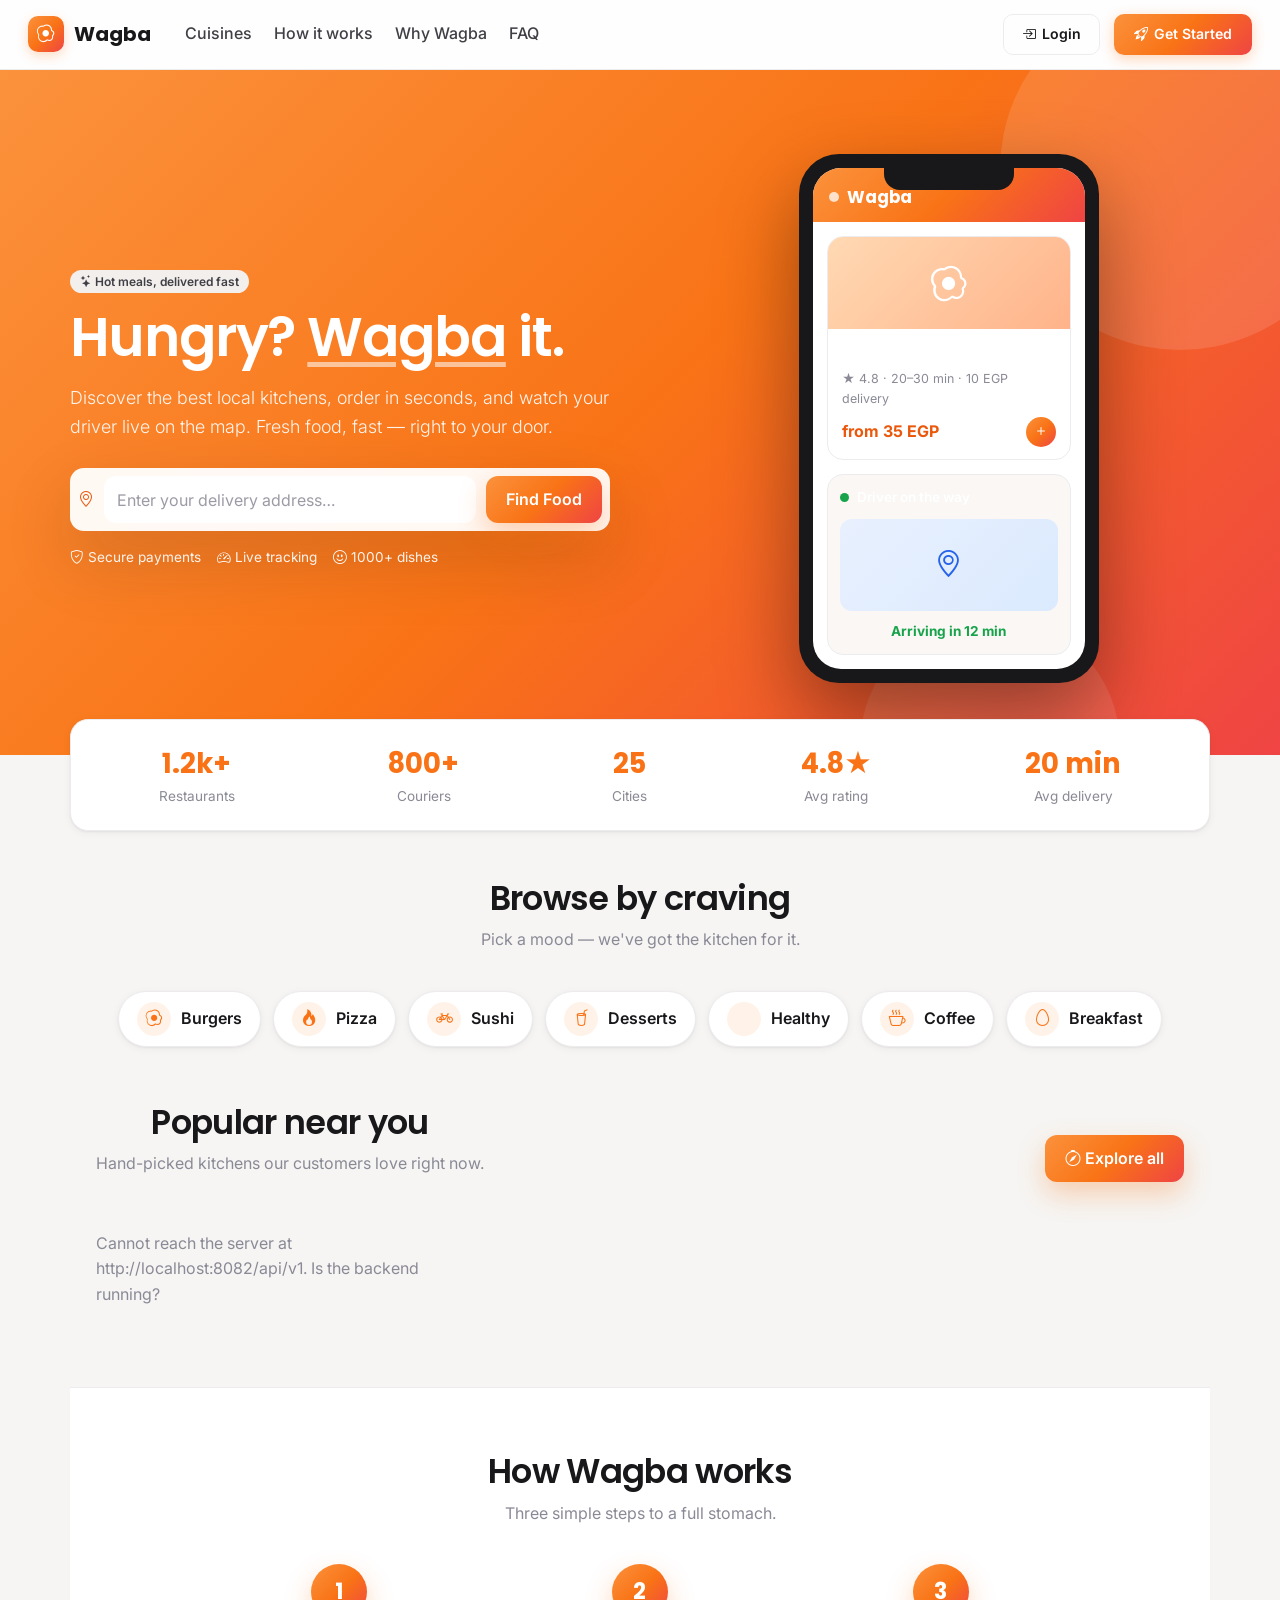
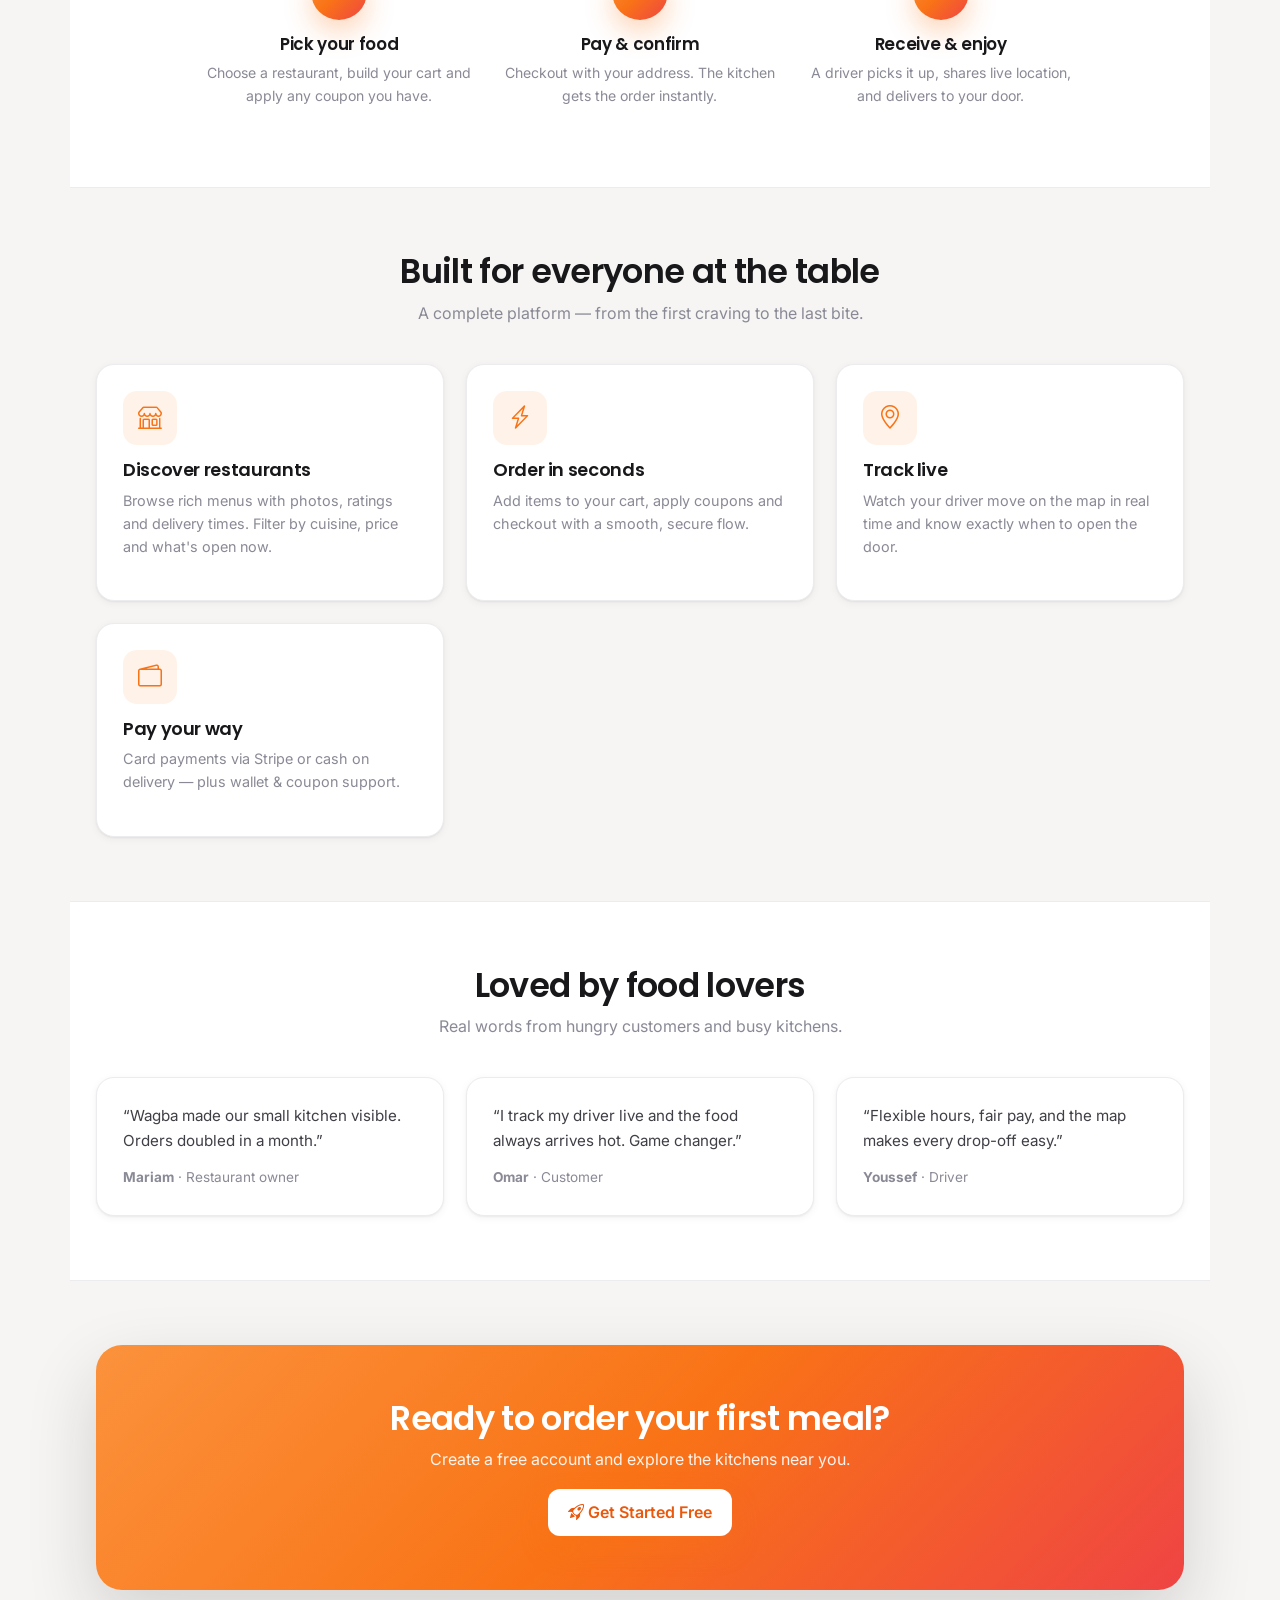
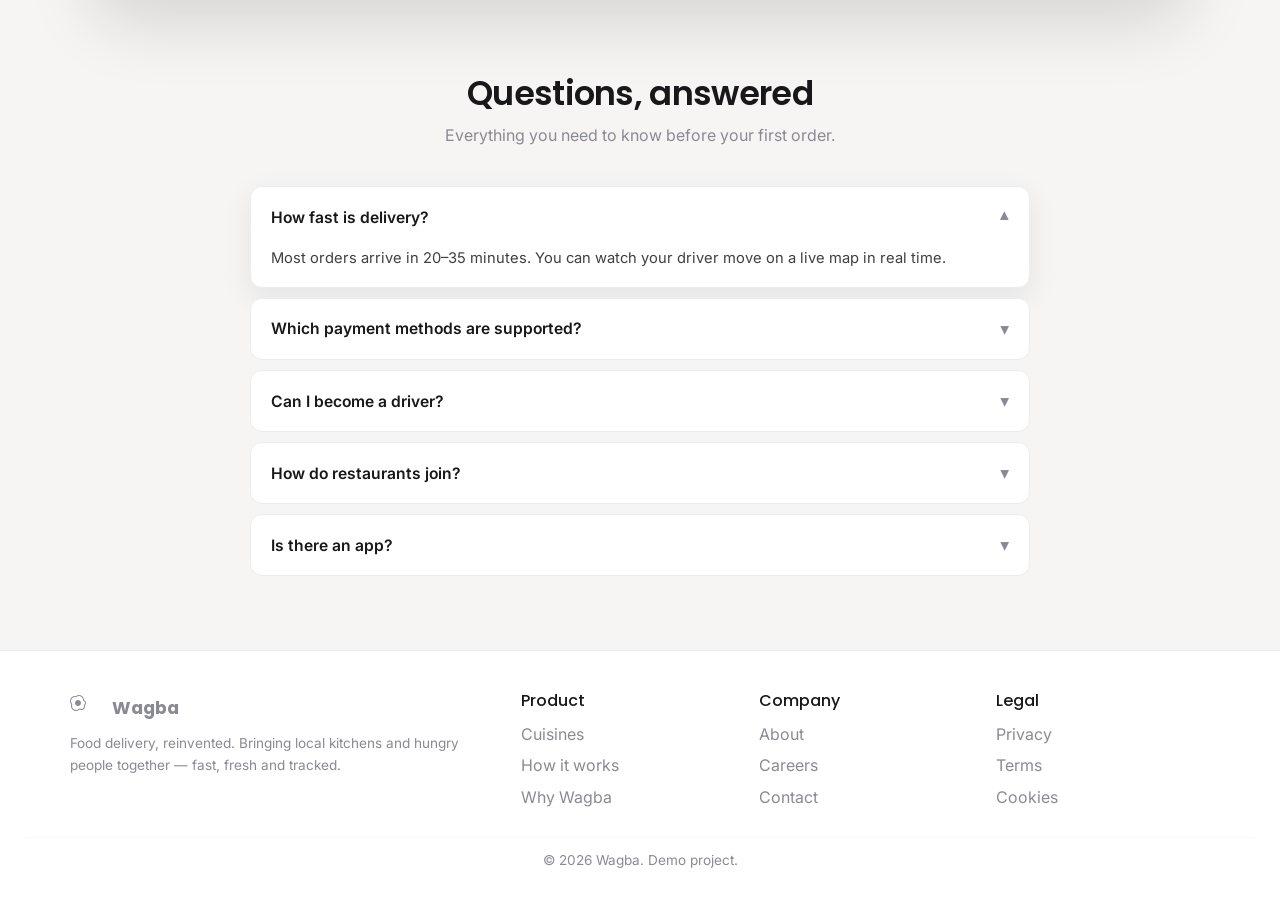
==== commit 2e840d11: "enhance: sidebar/top-nav/bottom-nav color unification + admin mobile views overhaul - Sidebar, top n" ====
--- a/wagba-food-delivery-system-Frontend/admin.html
+++ b/wagba-food-delivery-system-Frontend/admin.html
@@ -4,33 +4,33 @@
   <meta charset="UTF-8">
   <meta name="viewport" content="width=device-width, initial-scale=1.0">
   <title>Wagba · Admin</title>
+  <link rel="icon" href="data:image/svg+xml,<svg xmlns='http://www.w3.org/2000/svg' viewBox='0 0 100 100'><rect width='100' height='100' rx='20' fill='%23f97316'/><text x='50' y='68' text-anchor='middle' font-size='55' fill='white'>W</text></svg>">
   <link href="https://fonts.googleapis.com/css2?family=Inter:wght@400;500;600;700&family=Poppins:wght@500;600;700&display=swap" rel="stylesheet">
   <link href="https://cdn.jsdelivr.net/npm/bootstrap@5.3.3/dist/css/bootstrap.min.css" rel="stylesheet">
   <link href="https://cdn.jsdelivr.net/npm/bootstrap-icons@1.11.3/font/bootstrap-icons.min.css" rel="stylesheet">
-  <link href="css/styles.css?v=38" rel="stylesheet">
+  <link href="css/styles.css?v=52" rel="stylesheet">
 </head>
 <body>
-  <div id="nav"></div>
-  <header class="topbar">
-    <div>
-      <h1 id="pageTitle">Overview</h1>
-      <div class="sub" id="pageSub">Platform at a glance</div>
-    </div>
-  </header>
   <div class="app-shell">
     <aside class="sidebar">
       <div class="side-brand"><span class="logo"><i class="bi bi-sliders"></i></span> Wagba</div>
-      <div class="side-label">Admin</div>
-      <a class="side-link active" data-view="overview" onclick="navTo('overview')"><i class="bi bi-grid-1x2"></i> Overview</a>
-      <a class="side-link" data-view="restaurants" onclick="navTo('restaurants')"><i class="bi bi-shop"></i> Restaurants</a>
-      <a class="side-link" data-view="drivers" onclick="navTo('drivers')"><i class="bi bi-bicycle"></i> Drivers</a>
-      <a class="side-link" data-view="users" onclick="navTo('users')"><i class="bi bi-people"></i> Users</a>
-      <a class="side-link" data-view="coupons" onclick="navTo('coupons')"><i class="bi bi-ticket-perforated"></i> Coupons</a>
-      <a class="side-link" data-view="settings" onclick="navTo('settings')"><i class="bi bi-gear"></i> Settings</a>
-      <div class="side-foot">Keep the marketplace healthy.</div>
+      <a class="side-link active" data-view="overview" onclick="navTo('overview')"><i class="bi bi-grid-1x2"></i> <span>Overview</span></a>
+      <a class="side-link" data-view="restaurants" onclick="navTo('restaurants')"><i class="bi bi-shop"></i> <span>Restaurants</span></a>
+      <a class="side-link" data-view="drivers" onclick="navTo('drivers')"><i class="bi bi-bicycle"></i> <span>Drivers</span></a>
+      <a class="side-link" data-view="users" onclick="navTo('users')"><i class="bi bi-people"></i> <span>Users</span></a>
+      <a class="side-link" data-view="coupons" onclick="navTo('coupons')"><i class="bi bi-ticket-perforated"></i> <span>Coupons</span></a>
+      <a class="side-link" data-view="settings" onclick="navTo('settings')"><i class="bi bi-gear"></i> <span>Settings</span></a>
+      <div class="side-user" id="sideUser"></div>
     </aside>
 
     <div class="main">
+      <div id="nav"></div>
+      <header class="topbar">
+        <div>
+          <h1 id="pageTitle">Overview</h1>
+          <div class="sub" id="pageSub">Platform at a glance</div>
+        </div>
+      </header>
       <div class="content">
         <div id="alertBox"></div>
 
@@ -127,7 +127,8 @@
   </div>
 
   <script src="https://cdn.jsdelivr.net/npm/bootstrap@5.3.3/dist/js/bootstrap.bundle.min.js"></script>
-  <script src="js/common.js?v=38"></script>
-  <script src="js/admin.js"></script>
+  <nav class="bottom-nav" id="bottomNav"></nav>
+  <script src="js/common.js?v=50"></script>
+  <script src="js/admin.js?v=42"></script>
 </body>
 </html>
--- a/wagba-food-delivery-system-Frontend/css/styles.css
+++ b/wagba-food-delivery-system-Frontend/css/styles.css
@@ -11,10 +11,8 @@
   --brand-dark: #ea580c;
   --brand-darker: #c2410c;
   --brand-soft: #fff3e9;
-  --accent: #f59e0b;
   --gradient: linear-gradient(135deg, #fb923c 0%, #f97316 50%, #ef4444 100%);
   --gradient-soft: linear-gradient(135deg, #fff7f0, #fff1e7);
-  --sidebar-w: 232px;
 
   /* Neutrals */
   --ink: #18181b;
@@ -29,13 +27,21 @@
 
   /* Feedback */
   --ok: #16a34a;
+  --ok-dark: #15803d;
   --ok-soft: #e8f6ee;
   --warn: #d97706;
+  --warn-dark: #b45309;
   --warn-soft: #fdf2e3;
   --danger: #e23744;
+  --danger-dark: #b91c1c;
   --danger-soft: #fdecee;
   --info: #2563eb;
+  --info-dark: #1d4ed8;
   --info-soft: #e8f0fe;
+  --accent: #f59e0b;
+  --accent-dark: #b45309;
+  --violet: #7c3aed;
+  --violet-soft: #f1e9fe;
 
   /* Shape & depth */
   --radius: 18px;
@@ -69,6 +75,7 @@
 .muted { color: var(--muted); }
 .small { font-size: .85rem; }
 .gradient-text { background: var(--gradient); -webkit-background-clip: text; background-clip: text; color: transparent; }
+.logo-mark { width: 54px; height: 54px; font-size: 1.4rem; background: var(--gradient); color: #fff; border-radius: 14px; display: grid; place-items: center; flex: 0 0 auto; box-shadow: var(--shadow-brand); }
 
 /* ---------- Buttons ---------- */
 .btn-brand {
@@ -91,15 +98,18 @@
   position: sticky; top: 0; z-index: 50;
   display: flex; align-items: center; gap: 14px;
   padding: 10px 18px;
-  background: color-mix(in srgb, var(--surface) 88%, transparent);
-  backdrop-filter: blur(10px);
-  border-bottom: 1px solid var(--line);
+  background: #fefefe;
+  border-bottom: 1px solid #eee;
+  box-shadow: 0 1px 3px rgba(0,0,0,.04);
 }
 .wagba-nav .brand { display: flex; align-items: center; gap: 10px; font-family: var(--display); font-weight: 700; font-size: 1.25rem; color: var(--ink); text-decoration: none; }
 .wagba-nav .logo {
   width: 38px; height: 38px; border-radius: 11px; display: grid; place-items: center;
   background: var(--gradient); color: #fff; font-size: 1.2rem; box-shadow: var(--shadow-sm);
 }
+.nav-brand { display: none; align-items: center; gap: 10px; text-decoration: none; cursor: pointer; color: var(--ink); }
+.nav-brand .brand-name { font-family: var(--display); font-weight: 700; font-size: 1.18rem; letter-spacing: -.01em; }
+.nav-brand:hover { color: var(--brand-dark); }
 .wagba-nav .spacer { flex: 1; }
 .wagba-nav .chip {
   display: flex; align-items: center; gap: 10px; padding: 5px 12px 5px 6px;
@@ -130,34 +140,89 @@
     var(--bg); }
 .sidebar {
   width: var(--sidebar-w); flex: 0 0 var(--sidebar-w);
-  background: linear-gradient(180deg, rgba(255,255,255,.98), #fff); border-right: 1px solid var(--line);
-  padding: 22px 16px; position: sticky; top: 0; align-self: flex-start; height: 100vh; overflow-y: auto;
-  display: flex; flex-direction: column; gap: 4px;
-  box-shadow: 14px 0 40px rgba(24,24,27,.04);
-}
-.side-brand { display: flex; align-items: center; gap: 11px; padding: 2px 8px 16px; font-family: var(--display); font-weight: 700; font-size: 1.22rem; color: var(--ink); }
-.side-brand .logo { width: 38px; height: 38px; border-radius: 11px; background: var(--gradient); color: #fff; display: grid; place-items: center; font-size: 1.15rem; }
-
-.side-section { margin-top: 10px; display: flex; flex-direction: column; gap: 4px; }
-.side-label { font-size: .68rem; text-transform: uppercase; letter-spacing: .12em; color: var(--muted); padding: 6px 12px; font-weight: 700; }
+  background: #fefefe;
+  border-right: 1px solid #eee;
+  padding: 20px 12px; position: sticky; top: 0; align-self: flex-start; height: 100vh; overflow-y: auto;
+  display: flex; flex-direction: column; gap: 2px;
+  scrollbar-width: thin; scrollbar-color: #ddd transparent;
+}
+.sidebar::-webkit-scrollbar { width: 4px; }
+.sidebar::-webkit-scrollbar-thumb { background: #ddd; border-radius: 4px; }
+
+/* Brand */
+.side-brand {
+  display: flex; align-items: center; gap: 12px; padding: 6px 10px 22px;
+  font-family: var(--display); font-weight: 700; font-size: 1.22rem; color: var(--ink);
+  text-decoration: none; border-bottom: 1px solid var(--line); margin-bottom: 4px;
+}
+.side-brand .logo {
+  width: 42px; height: 42px; border-radius: 13px; background: var(--gradient);
+  color: #fff; display: grid; place-items: center; font-size: 1.2rem;
+  box-shadow: 0 6px 20px rgba(249,115,22,.3); transition: transform .25s, box-shadow .25s;
+}
+.side-brand:hover .logo { transform: scale(1.08) rotate(-3deg); box-shadow: 0 8px 28px rgba(249,115,22,.4); }
+
+/* Sections */
+.side-section { margin-top: 18px; display: flex; flex-direction: column; gap: 3px; }
+.side-label {
+  font-size: .66rem; text-transform: uppercase; letter-spacing: .14em; color: var(--muted);
+  padding: 4px 14px 8px; font-weight: 700; display: flex; align-items: center; gap: 8px;
+}
+.side-label::after { content: ''; flex: 1; height: 1px; background: var(--line); }
+
+/* Links */
 .side-link {
   display: flex; align-items: center; gap: 12px; padding: 11px 14px;
-  border-radius: 12px; color: var(--ink-2); font-weight: 500; cursor: pointer; transition: .15s; position: relative;
+  border-radius: 12px; color: var(--ink-2); font-weight: 500; cursor: pointer;
+  transition: all .2s ease; position: relative; text-decoration: none;
 }
 .side-link span:not(.side-badge) { flex: 1; min-width: 0; }
-.side-link i { font-size: 1.12rem; width: 22px; text-align: center; color: var(--muted); }
-.side-link:hover { background: var(--surface-2); color: var(--ink); transform: translateX(2px); }
-.side-link.active { background: linear-gradient(135deg, color-mix(in srgb, var(--brand) 11%, #fff), var(--brand-soft)); color: var(--brand-dark); font-weight: 600; box-shadow: inset 0 0 0 1px color-mix(in srgb, var(--brand) 16%, transparent); }
-.side-link.active i { color: var(--brand); }
-
+.side-link i { font-size: 1.1rem; width: 22px; text-align: center; color: var(--muted); transition: all .2s; }
+.side-link:hover {
+  background: rgba(249,115,22,.06); color: var(--ink);
+  transform: translateX(4px);
+}
+.side-link:hover i { color: var(--brand); transform: scale(1.1); }
+.side-link.active {
+  background: var(--gradient); color: #fff; font-weight: 600;
+  box-shadow: 0 4px 20px rgba(249,115,22,.3);
+  transform: translateX(0);
+}
+.side-link.active i { color: #fff; transform: scale(1.08); }
+.side-link.active .side-badge { background: rgba(255,255,255,.25); }
+
+/* Badge */
 .side-badge {
   min-width: 20px; height: 20px; padding: 0 6px; border-radius: 999px;
-  background: var(--brand); color: #fff; font-size: .7rem; font-weight: 700;
+  background: var(--brand); color: #fff; font-size: .68rem; font-weight: 700;
   display: inline-flex; align-items: center; justify-content: center; line-height: 1;
-}
+  box-shadow: 0 2px 8px rgba(249,115,22,.35);
+  transition: transform .2s;
+}
+.side-link:hover .side-badge { transform: scale(1.1); }
 .side-badge.d-none { display: none; }
 
-.side-foot { margin-top: auto; padding: 14px 10px 4px; border-top: 1px solid var(--line); font-size: .8rem; color: var(--muted); }
+/* User profile card at bottom of sidebar */
+.side-user {
+  margin-top: auto; padding: 14px; border-top: 1px solid var(--line);
+  display: flex; align-items: center; gap: 12px; border-radius: 14px;
+  background: var(--surface); border: 1px solid var(--line);
+  transition: box-shadow .2s, transform .2s; cursor: pointer;
+}
+.side-user:hover { box-shadow: 0 4px 16px rgba(24,24,27,.08); transform: translateY(-1px); }
+.side-user .su-avatar {
+  width: 40px; height: 40px; border-radius: 12px; background: var(--gradient);
+  color: #fff; display: grid; place-items: center; font-size: .85rem; font-weight: 700;
+  flex: 0 0 auto; box-shadow: 0 3px 10px rgba(249,115,22,.25);
+}
+.side-user .su-info { flex: 1; min-width: 0; }
+.side-user .su-name { font-weight: 700; font-size: .88rem; color: var(--ink); white-space: nowrap; overflow: hidden; text-overflow: ellipsis; }
+.side-user .su-email { font-size: .75rem; color: var(--muted); white-space: nowrap; overflow: hidden; text-overflow: ellipsis; }
+.side-user .su-role {
+  font-size: .62rem; font-weight: 700; text-transform: uppercase; letter-spacing: .08em;
+  padding: 2px 8px; border-radius: 999px; background: var(--brand-soft); color: var(--brand-dark);
+  flex: 0 0 auto;
+}
 
 .side-profile {
   margin-top: auto; display: flex; align-items: center; gap: 11px; cursor: pointer;
@@ -190,7 +255,7 @@
 .rv-ic { width: 42px; height: 42px; border-radius: 12px; background: var(--brand-soft); color: var(--brand); display: grid; place-items: center; font-size: 1.2rem; flex: 0 0 auto; }
 .rv-name { font-weight: 600; color: var(--ink); }
 .rv-sub { font-size: .82rem; color: var(--muted); }
-.rv-stars { margin-left: auto; color: #f59e0b; letter-spacing: 2px; font-size: 1rem; }
+.rv-stars { margin-left: auto; color: var(--accent); letter-spacing: 2px; font-size: 1rem; }
 .rv-comment { margin-top: 10px; color: var(--ink-2); font-size: .92rem; line-height: 1.5; }
 .rv-date { margin-top: 8px; font-size: .76rem; color: var(--muted); }
 
@@ -205,9 +270,9 @@
 .stat-card .label { color: var(--muted); font-size: .82rem; margin-top: 12px; }
 .stat-card .val { font-family: var(--display); font-size: 1.85rem; font-weight: 700; letter-spacing: -.02em; }
 .stat-card .sub { margin-top: 4px; font-size: .78rem; color: var(--muted); }
-.stat-card.green .ic { background: var(--ok-soft); color: #16a34a; }
-.stat-card.blue .ic { background: var(--info-soft); color: #2563eb; }
-.stat-card.violet .ic { background: #f1e9fe; color: #7c3aed; }
+.stat-card.green .ic { background: var(--ok-soft); color: var(--ok); }
+.stat-card.blue .ic { background: var(--info-soft); color: var(--info); }
+.stat-card.violet .ic { background: var(--violet-soft); color: var(--violet); }
 
 /* ---------- Restaurant / food cards ---------- */
 .rest-grid { display: grid; grid-template-columns: repeat(3, 1fr); gap: 18px; }
@@ -228,7 +293,7 @@
 .rest-card .name { font-family: var(--display); font-weight: 700; font-size: 1.06rem; line-height: 1.25; color: var(--ink); }
 .rest-card .rc-line { display: flex; align-items: center; gap: 8px; flex-wrap: wrap; }
 .rest-card .rc-rating { display: inline-flex; align-items: center; gap: 4px; font-weight: 700; font-size: .88rem; color: var(--ink); }
-.rest-card .rc-rating i { color: #f59e0b; }
+.rest-card .rc-rating i { color: var(--accent); }
 .rest-card .rc-sep { color: var(--muted); }
 .rest-card .rc-cuisine { display: inline-block; background: color-mix(in srgb, var(--brand) 12%, transparent); color: var(--brand-dark); border-radius: 999px; padding: 2px 10px; font-size: .7rem; font-weight: 700; }
 .rest-card .rc-meta,
@@ -252,31 +317,50 @@
 .food-card .add-btn:hover { background: var(--brand-dark); transform: scale(1.06); }
 
 /* ---------- Food detail modal ---------- */
-.modal-wagba { position: fixed; inset: 0; background: rgba(15,23,42,.55); display: none; align-items: center; justify-content: center; z-index: 200; padding: 18px; }
-.modal-wagba.show { display: flex; animation: mwFade .18s ease; }
-.mw-card { background: #fff; border-radius: 18px; width: 100%; max-width: 420px; max-height: 92vh; overflow: auto; position: relative; box-shadow: var(--shadow); animation: mwPop .2s ease; }
-.mw-close { position: absolute; top: 14px; right: 14px; width: 34px; height: 34px; border-radius: 50%; border: 0; background: rgba(255,255,255,.92); color: #0f172a; cursor: pointer; display: grid; place-items: center; font-size: .9rem; box-shadow: var(--shadow-sm); z-index: 2; }
-.mw-pic { height: 190px; flex: 0 0 190px; overflow: hidden; background: var(--gradient); display: grid; place-items: center; color: #fff; font-size: 2.6rem; }
+.modal-wagba { position: fixed; inset: 0; background: rgba(15,23,42,.55); backdrop-filter: blur(6px); display: none; align-items: center; justify-content: center; z-index: 200; padding: 18px; }
+.modal-wagba.show { display: flex; animation: mwFade .2s ease; }
+.mw-card { background: var(--surface); border-radius: 20px; width: 100%; max-width: 420px; max-height: 92vh; overflow: auto; position: relative; box-shadow: 0 24px 64px rgba(24,24,27,.18); animation: mwPop .25s cubic-bezier(.4,0,.2,1); border: 1px solid var(--line); }
+.mw-close { position: absolute; top: 14px; right: 14px; width: 36px; height: 36px; border-radius: 50%; border: 0; background: rgba(255,255,255,.92); color: var(--ink); cursor: pointer; display: grid; place-items: center; font-size: .9rem; box-shadow: 0 4px 12px rgba(0,0,0,.1); z-index: 2; transition: background .15s, transform .15s; }
+.mw-close:hover { background: #fff; transform: scale(1.1); }
+.mw-pic { height: 200px; flex: 0 0 200px; overflow: hidden; background: var(--gradient); display: grid; place-items: center; color: #fff; font-size: 2.8rem; }
 .mw-pic img { width: 100%; height: 100%; object-fit: cover; display: block; }
-.mw-body { position: relative; padding: 18px 20px 22px; display: flex; flex-direction: column; gap: 10px; }
+.mw-body { position: relative; padding: 20px 22px 24px; display: flex; flex-direction: column; gap: 12px; }
 .mw-cat { display: flex; gap: 8px; flex-wrap: wrap; }
-.mw-name { font-family: var(--display); font-weight: 700; font-size: 1.25rem; margin: 0; color: var(--ink); }
-.mw-desc { color: var(--muted); font-size: .9rem; line-height: 1.55; margin: 0; white-space: pre-wrap; }
-.mw-foot { display: flex; align-items: center; justify-content: space-between; gap: 12px; margin-top: 6px; }
-.mw-price { font-family: var(--display); font-weight: 700; font-size: 1.2rem; color: var(--brand-dark); }
+.mw-name { font-family: var(--display); font-weight: 700; font-size: 1.3rem; margin: 0; color: var(--ink); }
+.mw-desc { color: var(--muted); font-size: .92rem; line-height: 1.6; margin: 0; white-space: pre-wrap; }
+.mw-foot { display: flex; align-items: center; justify-content: space-between; gap: 12px; margin-top: 8px; padding-top: 12px; border-top: 1px solid var(--line); }
+.mw-price { font-family: var(--display); font-weight: 700; font-size: 1.25rem; color: var(--brand-dark); }
 .mw-price .old-price { color: var(--muted); text-decoration: line-through; font-weight: 500; font-size: .85rem; margin-right: 6px; }
 @keyframes mwFade { from { opacity: 0 } to { opacity: 1 } }
-@keyframes mwPop { from { opacity: 0; transform: translateY(12px) scale(.98) } to { opacity: 1; transform: none } }
+@keyframes mwPop { from { opacity: 0; transform: translateY(16px) scale(.97) } to { opacity: 1; transform: none } }
 
 .img-fallback { width: 100%; height: 100%; display: grid; place-items: center; background: var(--gradient); color: #fff; font-size: 1.8rem; }
 .img-fallback span { display: none; }
 
 /* ---------- Tables ---------- */
 .table.wagba { width: 100%; border-collapse: separate; border-spacing: 0; }
-.table.wagba th { text-align: left; font-size: .74rem; text-transform: uppercase; letter-spacing: .06em; color: var(--muted); padding: 12px 14px; border-bottom: 1px solid var(--line); }
+.table.wagba th { text-align: left; font-size: .74rem; text-transform: uppercase; letter-spacing: .06em; color: var(--muted); padding: 12px 14px; border-bottom: 1px solid var(--line); white-space: nowrap; }
 .table.wagba td { padding: 13px 14px; border-bottom: 1px solid var(--line-2); vertical-align: middle; }
 .table.wagba tbody tr:hover { background: var(--surface-2); }
 .table.wagba tbody tr:last-child td { border-bottom: none; }
+
+/* Mobile: card-style table rows */
+@media (max-width: 600px) {
+  .table.wagba { display: block; }
+  .table.wagba thead { display: none; }
+  .table.wagba tbody { display: flex; flex-direction: column; gap: 10px; }
+  .table.wagba tbody tr {
+    display: grid; grid-template-columns: 1fr auto; grid-template-rows: auto auto;
+    gap: 2px 12px; padding: 12px 14px; background: var(--surface-2);
+    border: 1px solid var(--line); border-radius: 12px;
+  }
+  .table.wagba td { padding: 0; border: 0; font-size: .85rem; }
+  .table.wagba td:nth-child(1) { grid-column: 1 / -1; font-size: .78rem; color: var(--muted); }
+  .table.wagba td:nth-child(2) { font-weight: 600; }
+  .table.wagba td:nth-child(3) { grid-column: 1 / -1; color: var(--ink-2); font-size: .82rem; }
+  .table.wagba td:nth-child(4) { grid-column: 2; grid-row: 2; }
+  .scroll-x { overflow-x: visible; }
+}
 .cell-name { display: flex; align-items: center; gap: 11px; }
 .cell-avatar { width: 38px; height: 38px; border-radius: 10px; background: var(--surface-3); display: grid; place-items: center; color: var(--muted); font-weight: 700; }
 .cart-thumb { width: 56px; height: 56px; border-radius: 12px; object-fit: cover; flex: 0 0 auto; background: var(--surface-2); }
@@ -336,24 +420,66 @@
 .dd-item:hover { background: color-mix(in srgb, var(--brand) 12%, transparent); }
 .dd-item.active { background: var(--gradient); color:#fff; }
 .form-label { font-weight: 600; font-size: .85rem; margin-bottom: 6px; }
+.form-hint { font-size: .78rem; color: var(--muted); margin-top: 4px; }
 .input-group .form-control, .input-group .form-select { border-radius: var(--radius-sm); }
 
 /* ---------- Badges ---------- */
 .badge-soft { background: var(--surface-3); color: var(--ink-2); padding: 4px 10px; border-radius: 999px; font-size: .75rem; font-weight: 600; }
 
-/* ---------- Modals ---------- */
-.modal-content { background: var(--surface); border: 1px solid var(--line); border-radius: var(--radius); box-shadow: var(--shadow-lg); }
-.modal-header, .modal-footer { border-color: var(--line); }
-.modal-title { font-family: var(--display); font-weight: 600; }
+/* ---------- Modals (Bootstrap) ---------- */
+.modal { backdrop-filter: blur(6px); }
+.modal-content { background: var(--surface); border: 1px solid var(--line); border-radius: var(--radius); box-shadow: var(--shadow-lg); overflow: hidden; }
+.modal-header { border-bottom: 1px solid var(--line); padding: 16px 20px; }
+.modal-title { font-family: var(--display); font-weight: 700; font-size: 1.1rem; }
+.modal-body { padding: 20px; }
+.modal-footer { border-top: 1px solid var(--line); padding: 14px 20px; gap: 10px; }
+.modal-header .icon-btn,
+.modal-footer .icon-btn { width: 34px; height: 34px; border-radius: 10px; border: 1px solid var(--line); background: var(--surface-2); color: var(--ink-2); display: grid; place-items: center; cursor: pointer; transition: background .15s, color .15s; }
+.modal-header .icon-btn:hover { background: var(--danger-soft); color: var(--danger); border-color: color-mix(in srgb, var(--danger) 30%, transparent); }
+@media (min-width: 576px) { .modal-dialog { max-width: 480px; } .modal-lg { max-width: 720px; } }
 
 /* ---------- Toasts ---------- */
 .toast-wrap { position: fixed; right: 18px; bottom: 18px; z-index: 200; display: flex; flex-direction: column; gap: 10px; }
-.toast-wagba { min-width: 240px; max-width: 360px; background: var(--surface); border: 1px solid var(--line); border-left: 4px solid var(--brand); border-radius: 12px; padding: 12px 14px; box-shadow: var(--shadow); animation: slideIn .25s ease; }
+.toast-wagba {
+  min-width: 280px; max-width: 380px; background: var(--surface); border: 1px solid var(--line);
+  border-left: 4px solid var(--brand); border-radius: 14px; padding: 14px 16px;
+  box-shadow: 0 12px 36px rgba(24,24,27,.12); animation: slideIn .3s cubic-bezier(.4,0,.2,1);
+  display: flex; align-items: flex-start; gap: 12px;
+}
+.toast-wagba .t-icon { width: 34px; height: 34px; border-radius: 10px; display: grid; place-items: center; font-size: 1.05rem; flex: 0 0 auto; }
+.toast-wagba .t-body { flex: 1; min-width: 0; }
+.toast-wagba .t-title { font-weight: 700; font-size: .9rem; margin-bottom: 2px; }
+.toast-wagba .t-msg { font-size: .82rem; color: var(--muted); line-height: 1.4; }
 .toast-wagba.ok { border-left-color: var(--ok); }
+.toast-wagba.ok .t-icon { background: var(--ok-soft); color: var(--ok); }
 .toast-wagba.err { border-left-color: var(--danger); }
-.toast-wagba .t-title { font-weight: 600; font-size: .9rem; }
-.toast-wagba .t-msg { font-size: .82rem; color: var(--muted); }
-@keyframes slideIn { from { opacity: 0; transform: translateX(20px); } to { opacity: 1; transform: translateX(0); } }
+.toast-wagba.err .t-icon { background: var(--danger-soft); color: var(--danger); }
+.toast-wagba .t-icon { background: var(--brand-soft); color: var(--brand); }
+@keyframes slideIn { from { opacity: 0; transform: translateX(24px) scale(.96); } to { opacity: 1; transform: translateX(0) scale(1); } }
+
+/* ---------- Auth modal ---------- */
+.auth-modal .modal-content { border: none; border-radius: 20px; overflow: hidden; }
+.auth-modal .modal-body { padding: 28px 32px; }
+.auth-modal .modal-title { font-size: 1.3rem; letter-spacing: -.01em; }
+.auth-modal .auth-tabs { display: flex; background: var(--surface-2); border-radius: 12px; padding: 4px; gap: 4px; }
+.auth-modal .auth-tabs button { flex: 1; padding: 10px; border: 0; border-radius: 10px; background: transparent; font-weight: 600; font-size: .88rem; color: var(--muted); cursor: pointer; transition: all .2s; }
+.auth-modal .auth-tabs button.active { background: var(--surface); color: var(--ink); box-shadow: 0 1px 4px rgba(24,24,27,.08); }
+.auth-modal .auth-tabs button:hover:not(.active) { color: var(--ink-2); }
+.auth-modal .form-control, .auth-modal .form-select { border-radius: 12px; border-color: var(--line-2); padding: 12px 14px; font-size: .92rem; }
+.auth-modal .form-control:focus, .auth-modal .form-select:focus { border-color: var(--brand); box-shadow: 0 0 0 3px color-mix(in srgb, var(--brand) 15%, transparent); }
+.auth-modal .btn-brand { border-radius: 12px; padding: 12px; font-weight: 700; font-size: .95rem; }
+.auth-modal .form-hint { font-size: .78rem; color: var(--muted); margin-top: 4px; }
+.auth-modal .icon-btn { width: 36px; height: 36px; border-radius: 10px; border: 1px solid var(--line); background: var(--surface-2); color: var(--ink-2); display: grid; place-items: center; cursor: pointer; transition: background .15s, color .15s; }
+.auth-modal .icon-btn:hover { background: var(--danger-soft); color: var(--danger); }
+
+/* ---------- Utility helpers ---------- */
+.fw-semibold { font-weight: 600 !important; }
+.fw-bold { font-weight: 700 !important; }
+.text-success { color: var(--ok) !important; }
+.text-danger { color: var(--danger) !important; }
+.text-warning { color: var(--accent) !important; }
+.text-info { color: var(--info) !important; }
+.text-muted { color: var(--muted) !important; }
 
 /* ---------- Empty state ---------- */
 .empty-state { text-align: center; padding: 60px 20px; color: var(--muted); }
@@ -372,13 +498,36 @@
 .timeline .step.done:not(:last-child)::after { background: var(--brand); }
 
 /* ---------- Map & pins ---------- */
-#map, .map-box, .map-picker { height: 340px; border-radius: var(--radius); border: 1px solid var(--line); overflow: hidden; }
+#map, .map-box, .map-picker { height: 340px; border-radius: var(--radius); border: 1px solid var(--line); overflow: hidden; position: relative; isolation: isolate; }
+.nav-map {
+  height: 340px; border-radius: var(--radius); border: 1px solid var(--line); overflow: hidden; position: relative; isolation: isolate;
+}
+@media (max-width: 600px) { .nav-map { height: 240px; } }
+
+/* ---------- Route stop cards ---------- */
+.route-stop {
+  display: flex; align-items: flex-start; gap: 12px; padding: 14px 16px;
+  background: var(--surface-2); border: 1px solid var(--line); border-radius: 14px;
+  transition: border-color .15s;
+}
+.route-stop:hover { border-color: color-mix(in srgb, var(--brand) 30%, transparent); }
+.route-stop.pickup { border-left: 3px solid var(--brand); }
+.route-stop.dropoff { border-left: 3px solid var(--info); }
+.rs-ic {
+  width: 40px; height: 40px; border-radius: 12px; display: grid; place-items: center;
+  font-size: 1.1rem; flex: 0 0 auto;
+}
+.route-stop.pickup .rs-ic { background: var(--brand-soft); color: var(--brand); }
+.route-stop.dropoff .rs-ic { background: var(--info-soft); color: var(--info); }
+.rs-label { font-size: .72rem; font-weight: 700; text-transform: uppercase; letter-spacing: .06em; color: var(--muted); margin-bottom: 2px; }
+.route-stop .fw-semibold { font-size: .92rem; color: var(--ink); }
+.route-stop .muted.small { font-size: .78rem; margin-top: 2px; }
 .pin-driver { display: grid; place-items: center; width: 30px; height: 30px; border-radius: 50% 50% 50% 0; transform: rotate(-45deg); background: var(--gradient); color: #fff; box-shadow: var(--shadow); }
 .pin-driver i { transform: rotate(45deg); }
-.pin-cust { display: grid; place-items: center; width: 30px; height: 30px; border-radius: 50%; background: #2563eb; color: #fff; box-shadow: var(--shadow); }
-.pin-rest { display: grid; place-items: center; width: 30px; height: 30px; border-radius: 8px; background: #f97316; color: #fff; box-shadow: var(--shadow); }
+.pin-cust { display: grid; place-items: center; width: 30px; height: 30px; border-radius: 50%; background: var(--info); color: #fff; box-shadow: var(--shadow); }
+.pin-rest { display: grid; place-items: center; width: 30px; height: 30px; border-radius: 8px; background: var(--brand); color: #fff; box-shadow: var(--shadow); }
 .driver-info { display: flex; align-items: center; gap: 14px; padding: 14px 16px; background: var(--surface-2); border-radius: var(--radius); }
-.live-dot { width: 9px; height: 9px; border-radius: 50%; background: #22c55e; display: inline-block; box-shadow: 0 0 0 0 rgba(34,197,94,.7); animation: pulse 1.4s infinite; }
+.live-dot { width: 9px; height: 9px; border-radius: 50%; background: var(--ok); display: inline-block; box-shadow: 0 0 0 0 rgba(34,197,94,.7); animation: pulse 1.4s infinite; }
 @keyframes pulse { 0% { box-shadow: 0 0 0 0 rgba(34,197,94,.6); } 70% { box-shadow: 0 0 0 8px rgba(34,197,94,0); } 100% { box-shadow: 0 0 0 0 rgba(34,197,94,0); } }
 .map-empty { height: 300px; display: grid; place-content: center; justify-items: center; gap: 8px; color: var(--muted); background: var(--surface-2); border-radius: var(--radius); text-align: center; }
 .map-empty i { font-size: 2rem; }
@@ -387,12 +536,16 @@
    LANDING
    ============================================================ */
 .landing-nav { position: sticky; top: 0; z-index: 50; display: flex; align-items: center; gap: 14px; padding: 14px 28px; background: color-mix(in srgb, var(--surface) 90%, transparent); backdrop-filter: blur(10px); border-bottom: 1px solid var(--line); }
-.landing-nav .brand { display: flex; align-items: center; gap: 10px; font-family: var(--display); font-weight: 700; font-size: 1.25rem; }
-.landing-nav .logo { width: 36px; height: 36px; border-radius: 10px; background: var(--gradient); color: #fff; display: grid; place-items: center; }
+.landing-nav .brand { display: flex; align-items: center; gap: 10px; font-family: var(--display); font-weight: 700; font-size: 1.25rem; color: var(--ink); text-decoration: none; }
+.landing-nav .logo { width: 36px; height: 36px; border-radius: 10px; background: var(--gradient); color: #fff; display: grid; place-items: center; font-size: 1.1rem; box-shadow: 0 4px 12px rgba(249,115,22,.25); }
 .landing-nav .links { display: flex; gap: 22px; margin-left: 20px; }
-.landing-nav .links a { color: var(--ink-2); font-weight: 500; }
+.landing-nav .links a { color: var(--ink-2); font-weight: 500; text-decoration: none; transition: color .15s; }
 .landing-nav .links a:hover { color: var(--brand); }
 .landing-nav .spacer { flex: 1; }
+.landing-nav .btn-ghost { background: transparent; border: 1.5px solid var(--line); color: var(--ink); border-radius: 10px; padding: 8px 18px; font-weight: 600; font-size: .88rem; cursor: pointer; transition: all .15s; display: inline-flex; align-items: center; gap: 6px; }
+.landing-nav .btn-ghost:hover { border-color: var(--brand); color: var(--brand); background: color-mix(in srgb, var(--brand) 6%, transparent); }
+.landing-nav .btn-brand { background: var(--gradient); color: #fff; border: none; border-radius: 10px; padding: 9px 20px; font-weight: 600; font-size: .88rem; cursor: pointer; transition: all .18s; box-shadow: 0 4px 14px rgba(249,115,22,.3); display: inline-flex; align-items: center; gap: 6px; }
+.landing-nav .btn-brand:hover { transform: translateY(-1px); box-shadow: 0 6px 20px rgba(249,115,22,.38); filter: brightness(1.05); }
 
 .hero { position: relative; overflow: hidden; padding: 84px 26px 72px; background: var(--gradient); color: #fff; }
 .hero::after { content:''; position:absolute; right:-80px; top:-80px; width:360px; height:360px; border-radius:50%; background:rgba(255,255,255,.12); }
@@ -419,6 +572,8 @@
 .feat .ic { width: 54px; height: 54px; border-radius: 14px; background: var(--brand-soft); color: var(--brand); display: grid; place-items: center; font-size: 1.5rem; margin-bottom: 14px; }
 .feat h4 { font-size: 1.12rem; }
 .feat p { color: var(--muted); font-size: .9rem; }
+.feat .quote { color: var(--ink-2); font-size: .95rem; line-height: 1.6; margin-bottom: 14px; }
+.feat .who { font-size: .85rem; color: var(--muted); }
 
 .steps { max-width: 880px; margin: 0 auto; display: grid; grid-template-columns: repeat(3,1fr); gap: 22px; }
 .step-card { text-align: center; }
@@ -435,6 +590,16 @@
 .footer h6 { color: var(--ink); font-family: var(--display); }
 .footer a { color: var(--muted); display: block; padding: 3px 0; }
 .footer a:hover { color: var(--brand); }
+
+.faq { max-width: 780px; margin: 0 auto; }
+.faq details { border: 1px solid var(--line); border-radius: var(--radius-sm); background: var(--surface); margin-bottom: 10px; transition: box-shadow .15s; }
+.faq details:hover { box-shadow: var(--shadow-sm); }
+.faq details[open] { box-shadow: var(--shadow); }
+.faq summary { padding: 16px 20px; font-weight: 600; font-size: .98rem; cursor: pointer; list-style: none; display: flex; align-items: center; gap: 12px; }
+.faq summary::-webkit-details-marker { display: none; }
+.faq summary::after { content: '\25BE'; margin-left: auto; color: var(--muted); font-size: 1.1rem; transition: transform .2s; }
+.faq details[open] summary::after { transform: rotate(180deg); }
+.faq details div { padding: 0 20px 16px; color: var(--ink-2); font-size: .92rem; line-height: 1.6; }
 
 /* ============================================================
    AUTH (split screen)
@@ -443,7 +608,7 @@
 .auth-aside { background: var(--gradient); color: #fff; padding: 56px; display: flex; flex-direction: column; justify-content: center; position: relative; overflow: hidden; }
 .auth-aside::after { content:''; position:absolute; right:-60px; bottom:-60px; width:280px; height:280px; border-radius:50%; background:rgba(255,255,255,.12); }
 .auth-aside h2 { color: #fff; font-size: 2.2rem; position: relative; }
-.auth-aside p { color: rgba(255,255,255,.9); position: relative; }
+.auth-aside p { color: rgba(255,255,255,.9); position: relative; line-height: 1.6; }
 .auth-main { display: grid; place-items: center; padding: 30px; background: var(--surface); }
 .auth-card { width: 100%; max-width: 400px; }
 .auth-tabs { display: flex; gap: 8px; background: var(--surface-2); padding: 5px; border-radius: 12px; margin-bottom: 20px; }
@@ -462,18 +627,18 @@
 .hero-browse::before { content:''; position:absolute; right:110px; bottom:-80px; width:170px; height:170px; border-radius:50%; background:rgba(255,255,255,.10); }
 .hb-greet { position: relative; z-index:1; font-family: var(--display); font-size: 1.7rem; font-weight: 700; }
 .hb-sub { position: relative; z-index:1; opacity:.92; margin: 4px 0 16px; }
-.hb-search { position: relative; z-index:1; display:flex; align-items:center; gap:10px; background:#fff; color:#0f172a; border-radius: 14px; padding: 6px 14px; max-width: 560px; box-shadow: var(--shadow); }
+.hb-search { position: relative; z-index:1; display:flex; align-items:center; gap:10px; background:#fff; color: var(--ink); border-radius: 14px; padding: 6px 14px; max-width: 560px; box-shadow: var(--shadow); }
 .hb-search i { color: var(--muted); }
 .hb-search .form-control { border:none; box-shadow:none; background:transparent; padding-left:0; }
 
 .promo-banner {
   display:flex; align-items:center; gap:14px; cursor:pointer;
-  background: linear-gradient(135deg,#0f172a,#1e293b); color:#fff;
+  background: linear-gradient(135deg, var(--ink), #1e293b); color:#fff;
   border-radius: var(--radius); padding:16px 18px; margin-bottom:16px;
   border:1px solid var(--line); position:relative; overflow:hidden; transition:.18s;
 }
 .promo-banner:hover { transform: translateY(-2px); box-shadow: var(--shadow); }
-.promo-banner.active { background: linear-gradient(135deg,var(--ok),#15803d); border-color: transparent; }
+.promo-banner.active { background: linear-gradient(135deg,var(--ok),var(--ok-dark)); border-color: transparent; }
 .promo-ic { width:46px; height:46px; border-radius:12px; display:grid; place-items:center; background:rgba(255,255,255,.14); font-size:1.4rem; flex:0 0 auto; }
 .promo-txt { flex:1; display:flex; flex-direction:column; }
 .promo-txt b { font-family: var(--display); }
@@ -496,6 +661,7 @@
 .cat-tab.active { background: var(--gradient); color:#fff; border-color: transparent; box-shadow: var(--shadow-sm); }
 
 .dash-hero { display:flex; align-items:center; gap:16px; background: var(--gradient); color:#fff; border-radius: var(--radius); padding:20px 22px; margin-bottom:18px; box-shadow: var(--shadow); }
+.dash-hero h4, .dash-hero h5 { color: #fff; }
 .dash-hero .dh-ic { width:54px; height:54px; border-radius:14px; background: rgba(255,255,255,.18); display:grid; place-items:center; font-size:1.6rem; flex:0 0 auto; }
 .dash-hero .dh-title { font-family: var(--display); font-size:1.35rem; font-weight:700; }
 .dash-hero .dh-sub { opacity:.92; font-size:.9rem; }
@@ -506,8 +672,8 @@
 .role-badge { display:inline-block; padding:3px 10px; border-radius:999px; font-size:.72rem; font-weight:700; letter-spacing:.02em; text-transform:uppercase; }
 .role-CUSTOMER { background:#e0f2fe; color:#0369a1; }
 .role-RESTAURANT_OWNER { background: var(--brand-soft); color: var(--brand-dark); }
-.role-DRIVER { background:#dcfce7; color:#15803d; }
-.role-ADMIN { background:#ede9fe; color:#6d28d9; }
+.role-DRIVER { background:#dcfce7; color: var(--ok-dark); }
+.role-ADMIN { background:#ede9fe; color: var(--violet); }
 
 .entity-card { background: var(--surface); border:1px solid var(--line); border-radius: var(--radius); padding:16px; box-shadow: var(--shadow-sm); display:flex; flex-direction:column; gap:10px; transition: transform .18s, box-shadow .18s; }
 .entity-card:hover { transform: translateY(-3px); box-shadow: var(--shadow); }
@@ -517,7 +683,7 @@
 .ec-id b { font-family: var(--display); font-weight:600; font-size:1.02rem; }
 .ec-body { display:flex; flex-wrap:wrap; gap:8px; }
 .ec-detail { display:inline-flex; align-items:center; gap:5px; background: var(--surface-2); border:1px solid var(--line); border-radius:8px; padding:4px 9px; font-size:.8rem; color: var(--ink-2); }
-.ec-detail.offer { background: linear-gradient(135deg,#16a34a,#22c55e); color:#fff; border-color:transparent; font-weight:700; }
+.ec-detail.offer { background: linear-gradient(135deg,var(--ok),#22c55e); color:#fff; border-color:transparent; font-weight:700; }
 .ec-actions { display:flex; flex-wrap:wrap; gap:8px; margin-top:2px; }
 
 .coupon-ticket { display:flex; align-items:stretch; background: var(--surface); border:1px solid var(--line); border-radius: var(--radius); overflow:hidden; box-shadow: var(--shadow-sm); }
@@ -535,28 +701,82 @@
 .coupon-card .cc-code { font-family: var(--display); font-weight: 700; letter-spacing: .04em; }
 .coupon-card .cc-meta { color: var(--muted); font-size: .8rem; }
 
-.offer-chip { display: inline-flex; align-items: center; gap: 4px; background: linear-gradient(135deg,#16a34a,#22c55e); color: #fff; font-size: .72rem; font-weight: 700; letter-spacing: .02em; padding: 3px 9px; border-radius: 999px; text-transform: uppercase; }
+/* ---------- Coupon tabs ---------- */
+.coupon-tabs { display: flex; flex-wrap: wrap; gap: 6px; margin-bottom: 18px; }
+.coupon-tab {
+  flex: 0 0 auto; display: inline-flex; align-items: center; gap: 6px;
+  padding: 9px 16px; border: 1px solid var(--line); background: var(--surface);
+  border-radius: 10px; font-weight: 600; font-size: .85rem; color: var(--muted);
+  cursor: pointer; transition: all .15s; white-space: nowrap;
+}
+.coupon-tab:hover { border-color: var(--brand); color: var(--ink); background: var(--surface-2); }
+.coupon-tab.active { background: var(--gradient); color: #fff; border-color: transparent; box-shadow: 0 4px 14px rgba(249,115,22,.22); }
+.ct-count { font-size: .72rem; background: rgba(255,255,255,.25); padding: 1px 7px; border-radius: 999px; }
+.coupon-tab:not(.active) .ct-count { background: var(--surface-3); color: var(--muted); }
+.coupon-status { font-size: .75rem; font-weight: 700; padding: 4px 10px; border-radius: 999px; white-space: nowrap; flex: 0 0 auto; }
+.coupon-status.valid { background: var(--ok-soft); color: var(--ok-dark); }
+.coupon-status.used { background: var(--surface-3); color: var(--muted); }
+.coupon-status.expired { background: var(--danger-soft); color: var(--danger-dark); }
+.coupon-card.valid { border-color: color-mix(in srgb, var(--ok) 30%, transparent); background: var(--ok-soft); }
+.coupon-card.used { opacity: .6; border-style: solid; border-color: var(--line); background: var(--surface-2); }
+.coupon-card.expired { opacity: .55; border-color: color-mix(in srgb, var(--danger) 25%, transparent); background: var(--danger-soft); }
+.coupon-card.used .cc-ic, .coupon-card.expired .cc-ic { filter: grayscale(.6); }
+.coupon-empty { text-align: center; padding: 40px 20px; color: var(--muted); }
+.coupon-empty i { font-size: 2.4rem; color: var(--line); display: block; margin-bottom: 10px; }
+
+.offer-chip { display: inline-flex; align-items: center; gap: 4px; background: linear-gradient(135deg,var(--ok),#22c55e); color: #fff; font-size: .72rem; font-weight: 700; letter-spacing: .02em; padding: 3px 9px; border-radius: 999px; text-transform: uppercase; }
 .offer-chip.sm { font-size: .66rem; padding: 2px 7px; }
 .old-price { color: var(--muted); text-decoration: line-through; font-size: .85rem; margin-right: 4px; }
 .new-price { color: var(--ok); font-weight: 700; }
 
 /* ============================================================
-   ORDERS / DETAIL CARDS
+   ORDERS / DELIVERY CARDS
    ============================================================ */
-.order-card { border-left: 4px solid var(--brand); }
-.order-card:hover { box-shadow: var(--shadow); transform: translateY(-1px); }
+.order-card {
+  border-left: 4px solid var(--brand); border-radius: var(--radius);
+  transition: box-shadow .2s, transform .2s, border-color .2s;
+}
+.order-card:hover { box-shadow: 0 8px 28px rgba(24,24,27,.1); transform: translateY(-2px); }
 .detail-card { border-top: 3px solid var(--brand); }
 .oc-top { display: flex; gap: 12px; align-items: flex-start; }
-.oc-ic { width: 44px; height: 44px; border-radius: 13px; display: grid; place-items: center; background: var(--brand-soft); color: var(--brand); font-size: 1.25rem; flex: 0 0 auto; }
-.oc-title { font-weight: 600; font-size: 1rem; }
+.oc-ic {
+  width: 46px; height: 46px; border-radius: 13px; display: grid; place-items: center;
+  background: var(--brand-soft); color: var(--brand); font-size: 1.25rem; flex: 0 0 auto;
+  transition: transform .2s;
+}
+.order-card:hover .oc-ic { transform: scale(1.06); }
+.oc-title { font-weight: 700; font-size: 1rem; color: var(--ink); }
 .oc-sub { color: var(--muted); font-size: .82rem; margin-top: 2px; }
 .oc-badges { display: flex; gap: 6px; flex-wrap: wrap; justify-content: flex-end; }
-.oc-meta { display: grid; grid-template-columns: repeat(auto-fit, minmax(150px, 1fr)); gap: 8px 18px; margin-top: 14px; }
+.oc-meta {
+  display: grid; grid-template-columns: repeat(auto-fit, minmax(160px, 1fr));
+  gap: 8px 18px; margin-top: 14px; padding: 12px 14px; background: var(--surface-2);
+  border-radius: 12px;
+}
 .oc-meta .m { display: flex; align-items: center; gap: 7px; font-size: .84rem; color: var(--ink-2); }
-.oc-meta .m i { color: var(--brand); font-size: .95rem; }
-.oc-foot { display: flex; align-items: center; justify-content: space-between; gap: 10px; margin-top: 16px; padding-top: 14px; border-top: 1px solid var(--line); flex-wrap: wrap; }
+.oc-meta .m i { color: var(--brand); font-size: .95rem; flex: 0 0 auto; }
+.oc-foot {
+  display: flex; align-items: center; justify-content: space-between; gap: 10px;
+  margin-top: 16px; padding-top: 14px; border-top: 1px solid var(--line); flex-wrap: wrap;
+}
 .oc-total { font-family: var(--display); font-weight: 700; font-size: 1.15rem; }
 .oc-total .save { display: block; font-family: var(--font); font-weight: 600; font-size: .78rem; color: var(--ok); }
+
+/* Delivery action buttons */
+.oc-foot .btn-brand { border-radius: 10px; padding: 8px 16px; font-size: .85rem; }
+.oc-foot .btn-soft { border-radius: 10px; padding: 8px 14px; font-size: .85rem; background: var(--surface-2); color: var(--ink-2); border: 1px solid var(--line); }
+.oc-foot .btn-soft:hover { background: var(--brand-soft); color: var(--brand); border-color: color-mix(in srgb, var(--brand) 30%, transparent); }
+.oc-foot .btn-success { border-radius: 10px; padding: 8px 16px; font-size: .85rem; }
+.oc-foot .btn-danger { border-radius: 10px; padding: 8px 16px; font-size: .85rem; }
+.oc-foot .btn-secondary { border-radius: 10px; padding: 8px 16px; font-size: .85rem; }
+
+/* Delivery meta icons on hover */
+.oc-meta .m { transition: color .15s; }
+.oc-meta .m:hover { color: var(--ink); }
+
+/* Status badge polish */
+.badge { font-size: .72rem; font-weight: 700; padding: 4px 10px; border-radius: 999px; letter-spacing: .02em; }
+
 .mini-row { display: flex; align-items: center; justify-content: space-between; gap: 10px; padding: 10px 0; border-bottom: 1px solid var(--line-2); }
 .mini-row:last-child { border-bottom: none; }
 
@@ -594,21 +814,23 @@
    NOTIFICATIONS
    ============================================================ */
 .notif-badge { position: absolute; top: 2px; right: 2px; min-width: 18px; height: 18px; padding: 0 5px; border-radius: 9px; background: var(--danger); color: #fff; font-size: 11px; font-weight: 700; display: inline-flex; align-items: center; justify-content: center; line-height: 1; }
-.notif-panel { position: absolute; top: 58px; right: 12px; width: 360px; max-height: 420px; overflow: auto; background: var(--surface); border: 1px solid var(--line); border-radius: 14px; box-shadow: var(--shadow-lg); z-index: 1000; }
-.notif-head { display: flex; justify-content: space-between; align-items: center; padding: 10px 14px; border-bottom: 1px solid var(--line); font-weight: 600; background: var(--brand-soft); border-radius: 14px 14px 0 0; }
-.notif-head .btn-link { color: var(--brand-dark); }
-.notif-item { display: flex; gap: 12px; align-items: flex-start; padding: 12px 14px; border-bottom: 1px solid var(--line); cursor: pointer; position: relative; }
+.notif-panel { position: absolute; top: 58px; right: 12px; width: 360px; max-height: 420px; overflow: auto; background: var(--surface); border: 1px solid var(--line); border-radius: 16px; box-shadow: 0 16px 48px rgba(24,24,27,.12); z-index: 1000; }
+.notif-head { display: flex; justify-content: space-between; align-items: center; padding: 12px 16px; border-bottom: 1px solid var(--line); font-weight: 700; background: var(--gradient); color: #fff; border-radius: 16px 16px 0 0; }
+.notif-head .btn-link { color: #fff; }
+.notif-item { display: flex; gap: 12px; align-items: flex-start; padding: 12px 14px; border-bottom: 1px solid var(--line-2); cursor: pointer; position: relative; transition: background .12s; }
 .notif-item:hover { background: var(--surface-2); }
+.notif-item:last-child { border-bottom: 0; }
 .notif-item.unread { background: color-mix(in srgb, var(--brand) 6%, var(--surface)); }
+.notif-item.unread:hover { background: color-mix(in srgb, var(--brand) 10%, var(--surface)); }
 .notif-ic { width: 38px; height: 38px; border-radius: 11px; display: grid; place-items: center; font-size: 1.1rem; flex: 0 0 auto; background: var(--brand-soft); color: var(--brand); }
-.notif-ic.ok { background: var(--ok-soft); color: #16a34a; }
-.notif-ic.danger { background: var(--danger-soft); color: #e23744; }
-.notif-ic.info { background: var(--info-soft); color: #2563eb; }
+.notif-ic.ok { background: var(--ok-soft); color: var(--ok); }
+.notif-ic.danger { background: var(--danger-soft); color: var(--danger); }
+.notif-ic.info { background: var(--info-soft); color: var(--info); }
 .notif-body { flex: 1; min-width: 0; }
-.notif-title { font-weight: 600; font-size: .9rem; }
+.notif-title { font-weight: 600; font-size: .9rem; color: var(--ink); }
 .notif-msg { color: var(--muted); font-size: .82rem; margin-top: 2px; line-height: 1.4; }
 .notif-time { color: var(--muted); font-size: .72rem; margin-top: 4px; }
-.notif-dot { position: absolute; top: 14px; right: 14px; width: 8px; height: 8px; border-radius: 50%; background: var(--brand); }
+.notif-dot { position: absolute; top: 14px; right: 14px; width: 8px; height: 8px; border-radius: 50%; background: var(--brand); box-shadow: 0 0 0 3px color-mix(in srgb, var(--brand) 20%, transparent); }
 
 /* ============================================================
    Bootstrap component cohesion
@@ -621,8 +843,8 @@
 .btn-outline-secondary, .btn-outline-dark { color: var(--ink-2); border-color: var(--line); }
 .btn-outline-secondary:hover, .btn-outline-dark:hover { background: var(--surface-2); color: var(--ink); border-color: var(--line); }
 .btn-outline-danger { --bs-btn-color: var(--danger); --bs-btn-border-color: color-mix(in srgb, var(--danger) 45%, transparent); --bs-btn-hover-bg: var(--danger); --bs-btn-hover-border-color: var(--danger); --bs-btn-hover-color: #fff; --bs-btn-active-bg: var(--danger); --bs-btn-active-border-color: var(--danger); --bs-btn-active-color: #fff; }
-.btn-outline-warning { --bs-btn-color: #b45309; --bs-btn-border-color: #fcd34d; --bs-btn-hover-bg: #f59e0b; --bs-btn-hover-border-color: #f59e0b; --bs-btn-hover-color: #fff; }
-.btn-outline-success { --bs-btn-color: #15803d; --bs-btn-border-color: #86efac; --bs-btn-hover-bg: var(--ok); --bs-btn-hover-border-color: var(--ok); --bs-btn-hover-color: #fff; }
+.btn-outline-warning { --bs-btn-color: var(--accent-dark); --bs-btn-border-color: #fcd34d; --bs-btn-hover-bg: var(--accent); --bs-btn-hover-border-color: var(--accent); --bs-btn-hover-color: #fff; }
+.btn-outline-success { --bs-btn-color: var(--ok-dark); --bs-btn-border-color: #86efac; --bs-btn-hover-bg: var(--ok); --bs-btn-hover-border-color: var(--ok); --bs-btn-hover-color: #fff; }
 .btn-outline-primary { --bs-btn-color: var(--brand-dark); --bs-btn-border-color: color-mix(in srgb, var(--brand) 45%, transparent); --bs-btn-hover-bg: var(--brand); --bs-btn-hover-border-color: var(--brand); --bs-btn-hover-color: #fff; }
 .btn-success { --bs-btn-bg: var(--ok); --bs-btn-border-color: var(--ok); --bs-btn-hover-bg: color-mix(in srgb, var(--ok) 86%, #000); --bs-btn-hover-border-color: color-mix(in srgb, var(--ok) 86%, #000); }
 .btn-secondary { --bs-btn-bg: var(--ink-2); --bs-btn-border-color: var(--ink-2); --bs-btn-hover-bg: color-mix(in srgb, var(--ink-2) 86%, #000); --bs-btn-hover-border-color: color-mix(in srgb, var(--ink-2) 86%, #000); }
@@ -631,16 +853,16 @@
 .badge.bg-dark { background: var(--ink) !important; }
 .badge.bg-secondary { background: var(--surface-3) !important; color: var(--ink-2) !important; }
 .badge.bg-success { background: var(--ok) !important; }
-.badge.bg-success-subtle, .bg-success-subtle.text-success { background: var(--ok-soft) !important; color: #15803d !important; }
-.badge.bg-warning-subtle, .bg-warning-subtle { background: var(--warn-soft) !important; color: #b45309 !important; }
-.badge.bg-danger-subtle { background: var(--danger-soft) !important; color: #b91c1c !important; }
+.badge.bg-success-subtle, .bg-success-subtle.text-success { background: var(--ok-soft) !important; color: var(--ok-dark) !important; }
+.badge.bg-warning-subtle, .bg-warning-subtle { background: var(--warn-soft) !important; color: var(--accent-dark) !important; }
+.badge.bg-danger-subtle { background: var(--danger-soft) !important; color: var(--danger-dark) !important; }
 .badge.bg-primary-subtle { background: var(--brand-soft) !important; color: var(--brand-dark) !important; }
 
 .alert { border-radius: var(--radius-sm); border: 1px solid transparent; }
-.alert-danger { background: var(--danger-soft); border-color: #fecaca; color: #b91c1c; }
-.alert-success { background: var(--ok-soft); border-color: #bbf7d0; color: #15803d; }
-.alert-warning { background: var(--warn-soft); border-color: #fde68a; color: #b45309; }
-.alert-info { background: var(--info-soft); border-color: #bfdbfe; color: #1d4ed8; }
+.alert-danger { background: var(--danger-soft); border-color: #fecaca; color: var(--danger-dark); }
+.alert-success { background: var(--ok-soft); border-color: #bbf7d0; color: var(--ok-dark); }
+.alert-warning { background: var(--warn-soft); border-color: #fde68a; color: var(--accent-dark); }
+.alert-info { background: var(--info-soft); border-color: #bfdbfe; color: var(--info-dark); }
 
 .card { transition: box-shadow .18s ease, transform .18s ease, border-color .18s ease; }
 .row-gap { display: grid; gap: 18px; }
@@ -653,19 +875,74 @@
 .scroll-x { overflow-x: auto; }
 
 /* ============================================================
+   MOBILE BOTTOM NAV (base) + order-detail modal polish
+   ============================================================ */
+.bottom-nav { display: none; }
+.bottom-link {
+  appearance: none; border: 0; background: transparent; cursor: pointer;
+  display: flex; flex-direction: column; align-items: center; justify-content: center; gap: 3px;
+  padding: 7px 4px; border-radius: 14px; color: var(--muted); position: relative;
+  transition: color .15s, background .15s; min-width: 0; text-decoration: none;
+}
+.bottom-link i { font-size: 1.32rem; line-height: 1; transition: transform .15s; }
+.bottom-link .bl-label { font-size: .66rem; font-weight: 600; letter-spacing: .01em; white-space: nowrap; }
+.bottom-link.active { color: var(--brand); }
+.bottom-link.active i { transform: translateY(-1px) scale(1.06); }
+.bottom-link:active i { transform: scale(.92); }
+.bl-badge {
+  position: absolute; top: 2px; left: 50%; margin-left: 7px;
+  min-width: 17px; height: 17px; padding: 0 4px; border-radius: 999px;
+  background: var(--brand); color: #fff; font-size: .62rem; font-weight: 700;
+  display: inline-flex; align-items: center; justify-content: center; line-height: 1;
+}
+.bl-badge.d-none { display: none; }
+
+/* Order detail modal — make it feel like a proper sheet */
+#orderDetailModal .modal-content { border: 0; border-radius: 22px; overflow: hidden; box-shadow: var(--shadow-lg); }
+#orderDetailModal .modal-header { background: var(--gradient); color: #fff; border: 0; padding: 15px 20px; }
+#orderDetailModal .modal-header .modal-title { font-family: var(--display); font-weight: 700; }
+#orderDetailModal .modal-header .icon-btn { background: rgba(255,255,255,.18); border: 0; color: #fff; }
+#orderDetailModal .modal-header .icon-btn:hover { background: rgba(255,255,255,.32); }
+#orderDetailModal .modal-body { padding: 0; }
+.od-head { display: flex; justify-content: space-between; align-items: flex-start; gap: 12px; padding: 16px 20px; background: linear-gradient(135deg, color-mix(in srgb, var(--brand) 10%, #fff), var(--brand-soft)); border-bottom: 1px solid var(--line); }
+.oc-title { font-family: var(--display); font-weight: 700; font-size: 1.1rem; color: var(--ink); }
+.oc-sub { font-size: .8rem; color: var(--muted); margin-top: 2px; }
+
+/* ============================================================
    RESPONSIVE — mobile bottom nav
    ============================================================ */
 .menu-toggle { display: none; }
 .sidebar-backdrop { position: fixed; inset: 0; background: rgba(15,23,42,.45); z-index: 125; display: none; }
 .sidebar-backdrop.show { display: block; }
 @media (max-width: 900px) {
-  .landing-nav { flex-wrap: wrap; justify-content: center; padding: 12px 16px; }
-  .landing-nav .links { order: 3; width: 100%; justify-content: center; margin: 4px 0 0; gap: 14px; overflow-x: auto; padding-bottom: 2px; }
+  .landing-nav {
+    flex-wrap: wrap; justify-content: center; padding: 14px 16px; gap: 12px;
+    background: var(--surface); border-bottom: 1px solid var(--line);
+  }
+  .landing-nav .links { display: none; }
   .landing-nav .spacer { display: none; }
+  .landing-nav .brand {
+    width: 100%; justify-content: center; font-size: 1.2rem;
+    padding-bottom: 4px;
+  }
+  .landing-nav .logo { width: 36px; height: 36px; font-size: 1.1rem; }
+  .landing-nav .btn-ghost {
+    flex: 1; justify-content: center; padding: 11px 0; font-size: .88rem;
+    border-radius: 12px; border-color: var(--line-2); background: var(--surface-2);
+  }
+  .landing-nav .btn-brand {
+    flex: 1; justify-content: center; padding: 11px 0; font-size: .88rem;
+    border-radius: 12px;
+  }
   .topbar { top: 0; padding: 14px 16px; }
-  .wagba-nav { padding: 0 12px; gap: 8px; }
+  .wagba-nav { padding: 9px 14px; gap: 10px; background: #fefefe; }
   .wagba-nav .brand-name { display: none; }
-  .wagba-nav .menu-toggle { display: grid; }
+  .wagba-nav .menu-toggle { display: none; }
+  .nav-brand { display: flex; gap: 9px; }
+  .nav-brand .brand-name { display: inline; font-size: 1.16rem; }
+  .nav-brand .logo { width: 34px; height: 34px; border-radius: 10px; font-size: 1.05rem; }
+  .wagba-nav .icon-btn { width: 40px; height: 40px; border-radius: 12px; }
+  .nav-cart .side-badge { top: -5px; right: -5px; }
   .wagba-nav .loc-btn span { display: none; }
   .wagba-nav .nav-title h1 { font-size: 1rem; }
   .wagba-nav .nav-title .nt-sub { display: none; }
@@ -676,27 +953,61 @@
   .notif-panel { width: auto; max-width: calc(100vw - 24px); }
 
   .sidebar {
-    position: fixed; top: 0; left: 0; bottom: 0; z-index: 130;
-    width: var(--sidebar-w); max-width: 84vw; height: 100vh;
-    transform: translateX(-100%); transition: transform .25s ease;
-    box-shadow: var(--shadow-lg);
+    display: none;
   }
   .sidebar.open { transform: translateX(0); }
-  .content { padding: 16px 16px 28px; }
+
+  /* Bounded mobile layout: content scrolls BETWEEN the top and bottom bars */
+  .app-shell { flex-direction: column; height: 100vh; height: 100dvh; overflow: hidden; }
+  .main { min-height: 0; overflow: hidden; }
+  #nav, .topbar { flex: 0 0 auto; }
+  .content { flex: 1 1 auto; min-height: 0; overflow-y: auto; -webkit-overflow-scrolling: touch; }
+  .bottom-nav {
+    display: grid; grid-auto-flow: column; grid-auto-columns: 1fr;
+    position: fixed; left: 1px; right: 1px; bottom: 0; z-index: 90;
+    background: #fefefe;
+    border-top: 1px solid #eee;
+    padding: 6px 4px calc(6px + env(safe-area-inset-bottom));
+    box-shadow: 0 -1px 3px rgba(0,0,0,.04);
+  }
+  .content { padding: 16px 16px 104px; }
+  /* User moves to the bottom nav on mobile */
+  .wagba-nav .chip { display: none; }
+  .cancel-banner { bottom: calc(72px + env(safe-area-inset-bottom)); }
   .hero-grid, .feat-grid, .steps, .footer .grid, .auth-wrap { grid-template-columns: 1fr; }
   .stats-strip { margin-top: -24px; }
 }
 
 @media (max-width: 700px) {
   .hero { padding: 62px 16px 56px; }
+  .hero h1 { font-size: 2rem; }
+  .hero p.lead { font-size: 1rem; margin: 12px 0 20px; }
   .hero-search { flex-direction: column; align-items: stretch; }
   .hero-search i { align-self: flex-start; }
   .hero-search .btn-brand { width: 100%; }
+  .hero-art { display: none; }
+  .stats-strip .wrap { gap: 10px; padding: 16px 12px; }
+  .stats-strip .num { font-size: 1.3rem; }
+  .stats-strip .lbl { font-size: .78rem; }
+  .section { padding: 44px 16px; }
+  .section h2 { font-size: 1.5rem; }
+  .feat-grid { grid-template-columns: 1fr; gap: 14px; }
+  .feat { padding: 20px; }
+  .steps { grid-template-columns: 1fr; gap: 16px; }
+  .step-card { text-align: left; display: flex; align-items: flex-start; gap: 14px; }
+  .step-card .num { width: 44px; height: 44px; font-size: 1.1rem; flex: 0 0 auto; }
+  .footer .grid { gap: 28px; }
+  .footer h6 { margin-bottom: 10px; }
   .rest-card { align-items: stretch; flex-direction: column; }
   .rest-card .rc-logo,
   .rest-card .cover { width: 100%; flex-basis: auto; height: 180px; }
   .rest-card .rc-view { align-self: flex-end; }
   .cta { padding: 34px 18px; border-radius: 22px; }
+  .cta h2 { font-size: 1.5rem; }
+  .faq details { padding: 14px 16px; }
+  .cat-tiles { gap: 8px; }
+  .cat-tile { padding: 8px 14px; font-size: .85rem; gap: 8px; }
+  .ct-ic { width: 28px; height: 28px; font-size: .9rem; }
 }
 
 @media (max-width: 600px) {
@@ -718,11 +1029,167 @@
   .stat-card .val { font-size: 1.45rem; }
   .oc-badges { justify-content: flex-start; width: 100%; }
   .oc-top { flex-wrap: wrap; }
+  .order-card { border-left: 3px solid var(--brand); }
+  .oc-ic { width: 40px; height: 40px; font-size: 1.1rem; }
+  .oc-meta { grid-template-columns: 1fr; gap: 6px; padding: 10px 12px; }
+  .oc-foot { flex-direction: column; align-items: stretch; gap: 10px; }
+  .oc-foot .d-flex { justify-content: stretch; }
+  .oc-foot .d-flex .btn { flex: 1; justify-content: center; }
   .coupon-card { flex-wrap: wrap; }
   .section-head { flex-wrap: wrap; }
   .section-head .sh-action { margin-left: 0; width: 100%; }
   .fm-grid { grid-template-columns: 1fr; }
-  .content { padding: 16px 16px 28px; }
+  .content { padding: 16px 16px 104px; }
+
+  /* Wallet card mobile overrides */
+  #walletCard .card-body, #driverWalletCard .card-body { padding: 24px 20px; }
+  #walletCard .gradient-text, #driverWalletCard .gradient-text { font-size: 2rem; }
+  #walletCard .btn-brand, #driverWalletCard .btn-brand { width: 100%; justify-content: center; padding: 13px; font-size: .95rem; }
+
+  /* Transactions card mobile */
+  #walletTxns, #driverWalletTxns { margin-top: 4px; }
+  #walletTxns .table.wagba td, #driverWalletTxns .table.wagba td { font-size: .88rem; }
+  #walletTxns .table.wagba tbody tr, #driverWalletTxns .table.wagba tbody tr {
+    background: var(--surface); border-radius: 14px; padding: 14px 16px;
+    box-shadow: 0 2px 8px rgba(24,24,27,.04);
+  }
+
+  /* Driver nav modal mobile */
+  #navModal .modal-dialog { max-width: 100%; margin: 12px; }
+  #navModal .nav-map { height: 220px; }
+  #navModal .route-stop { padding: 10px 12px; }
+
+  /* Auth modal mobile */
+  .auth-modal .modal-body { padding: 20px 18px; }
+
+  /* ===== ADMIN MOBILE ===== */
+  .admin-mobile { display: block; }
+
+  /* Overview hero — full width gradient, compact */
+  .admin-mobile .dash-hero {
+    padding: 18px 16px; border-radius: 18px; gap: 14px;
+    background: linear-gradient(135deg, var(--brand) 0%, #fb923c 100%);
+    box-shadow: 0 8px 24px rgba(249,115,22,.25);
+  }
+  .admin-mobile .dash-hero .dh-ic {
+    width: 46px; height: 46px; font-size: 1.3rem; border-radius: 13px;
+    background: rgba(255,255,255,.2); backdrop-filter: blur(6px);
+  }
+  .admin-mobile .dash-hero .dh-title { font-size: 1.15rem; letter-spacing: -.01em; }
+  .admin-mobile .dash-hero .dh-sub { font-size: .82rem; opacity: .92; line-height: 1.4; }
+
+  /* Stats → 2×2 grid */
+  .admin-mobile #ovStats {
+    display: grid !important; grid-template-columns: 1fr 1fr; gap: 10px;
+  }
+  .admin-mobile #ovStats > .col-6 {
+    width: auto; max-width: none; flex: none; padding: 0;
+  }
+  .admin-mobile .stat-card {
+    padding: 16px; border-radius: 14px;
+    background: var(--surface); border: 1px solid var(--line);
+    box-shadow: 0 2px 8px rgba(24,24,27,.05);
+    text-align: left;
+  }
+  .admin-mobile .stat-card .ic {
+    width: 38px; height: 38px; font-size: 1rem; border-radius: 10px;
+    display: grid; place-items: center;
+  }
+  .admin-mobile .stat-card .label {
+    font-size: .76rem; font-weight: 600; color: var(--muted);
+    margin: 10px 0 2px; line-height: 1.2;
+  }
+  .admin-mobile .stat-card .val {
+    font-size: 1.65rem; font-family: var(--display); font-weight: 700;
+    letter-spacing: -.03em; line-height: 1.1; color: var(--ink);
+    margin: 0;
+  }
+  .admin-mobile .stat-card .sub {
+    font-size: .7rem; margin: 4px 0 0; color: var(--muted); line-height: 1.3;
+  }
+
+  /* Pending cards → stacked with icons */
+  .admin-mobile #ovRest, .admin-mobile #ovDrivers { display: flex; flex-direction: column; gap: 8px; }
+  .admin-mobile #ovRest > div, .admin-mobile #ovDrivers > div {
+    padding: 12px 14px; border-radius: 12px;
+    background: var(--surface-2); border: 1px solid var(--line);
+    display: flex; align-items: center; gap: 10px;
+  }
+  .admin-mobile #ovRest b, .admin-mobile #ovDrivers b { font-size: .88rem; display: block; }
+  .admin-mobile #ovRest .muted, .admin-mobile #ovDrivers .muted { font-size: .75rem; }
+  .admin-mobile #ovRest > div > div:first-child,
+  .admin-mobile #ovDrivers > div > div:first-child { flex: 1; min-width: 0; }
+
+  /* Section heads in overview */
+  .admin-mobile .section-head { gap: 10px; }
+  .admin-mobile .section-head h5 { font-size: .95rem; font-weight: 700; }
+  .admin-mobile .section-head .sh-ic { width: 32px; height: 32px; font-size: .9rem; border-radius: 9px; }
+  .admin-mobile .section-head .sh-action { font-size: .75rem; padding: 5px 12px; border-radius: 8px; }
+
+  /* Overview cards (pending sections) */
+  .admin-mobile #view-overview > .row.g-3 { flex-direction: column; gap: 12px !important; }
+  .admin-mobile #view-overview .col-lg-6 { max-width: 100%; flex: 0 0 100%; }
+  .admin-mobile #view-overview .card { border-radius: 16px; border: 1px solid var(--line); }
+  .admin-mobile #view-overview .card-body { padding: 16px; }
+
+  /* Filter bar: stack vertically */
+  .admin-mobile .card .row.g-2 { flex-direction: column; gap: 8px !important; }
+  .admin-mobile .card .row.g-2 .col-md-3,
+  .admin-mobile .card .row.g-2 .col-md-6 { max-width: 100%; flex: 0 0 100%; }
+
+  /* Entity cards → full width, compact */
+  .admin-mobile .entity-card { padding: 14px; border-radius: 14px; }
+  .admin-mobile .ec-head { gap: 10px; }
+  .admin-mobile .ec-avatar { width: 38px; height: 38px; font-size: 1rem; border-radius: 10px; }
+  .admin-mobile .ec-id b { font-size: .92rem; }
+  .admin-mobile .ec-body { gap: 6px; }
+  .admin-mobile .ec-detail { font-size: .78rem; padding: 4px 8px; border-radius: 8px; background: var(--surface-2); }
+  .admin-mobile .ec-actions { gap: 6px; }
+  .admin-mobile .ec-actions .btn { font-size: .78rem; padding: 6px 10px; border-radius: 8px; flex: 1 1 auto; justify-content: center; min-width: 0; }
+
+  /* Users table → stacked cards */
+  .admin-mobile .table.wagba { display: none; }
+  .admin-mobile .user-card-list { display: flex; flex-direction: column; gap: 8px; }
+  .admin-mobile .user-card {
+    background: var(--surface); border: 1px solid var(--line); border-radius: 14px;
+    padding: 14px; display: flex; flex-direction: column; gap: 8px;
+  }
+  .admin-mobile .user-card .uc-top { display: flex; align-items: center; gap: 10px; }
+  .admin-mobile .user-card .uc-name { font-weight: 700; font-size: .92rem; }
+  .admin-mobile .user-card .uc-email { font-size: .78rem; color: var(--muted); }
+  .admin-mobile .user-card .uc-meta { display: flex; gap: 6px; flex-wrap: wrap; }
+  .admin-mobile .user-card .uc-actions { display: flex; gap: 6px; }
+  .admin-mobile .user-card .uc-actions .btn { flex: 1; justify-content: center; font-size: .78rem; padding: 6px 8px; border-radius: 8px; }
+
+  /* Coupons: form cards stack, coupon tickets full width */
+  .admin-mobile #view-coupons .row.g-3 { flex-direction: column; gap: 12px !important; }
+  .admin-mobile #view-coupons .col-lg-6 { max-width: 100%; flex: 0 0 100%; }
+  .admin-mobile .coupon-ticket { flex-direction: row; border-radius: 14px; }
+  .admin-mobile .ct-left { padding: 12px 14px; min-width: 80px; text-align: center; }
+  .admin-mobile .ct-discount { font-size: 1.1rem; }
+  .admin-mobile .ct-info { padding: 12px 14px; font-size: .82rem; }
+  .admin-mobile #couponList { flex-direction: column; gap: 8px; }
+
+  /* Section headings compact */
+  .admin-mobile .section-head h5 { font-size: 1rem; }
+  .admin-mobile .section-head .sh-action { font-size: .78rem; padding: 4px 12px; }
+
+  /* Dashboard hero compact */
+  .admin-mobile .dash-hero { padding: 16px; border-radius: 16px; gap: 12px; }
+  .admin-mobile .dash-hero .dh-ic { width: 40px; height: 40px; font-size: 1.2rem; }
+  .admin-mobile .dash-hero .dh-title { font-size: 1.1rem; }
+  .admin-mobile .dash-hero .dh-sub { font-size: .8rem; }
+}
+
+@media (max-width: 400px) {
+  .admin-mobile #ovStats { grid-template-columns: 1fr; }
+  .admin-mobile .stat-card { padding: 12px; }
+  .admin-mobile .stat-card .ic { width: 36px; height: 36px; }
+  .admin-mobile .ec-actions { flex-direction: column; }
+  .admin-mobile .ec-actions .btn { width: 100%; }
+  .admin-mobile .user-card .uc-actions { flex-direction: column; }
+  .admin-mobile .user-card .uc-actions .btn { width: 100%; }
+  .admin-mobile .dash-hero .dh-title { font-size: 1.05rem; }
 }
 
 /* ============================================================
@@ -730,12 +1197,12 @@
    ============================================================ */
 .hero-phone {
   width: 300px; max-width: 100%; margin: 0 auto;
-  background: #0f172a; border-radius: 40px; padding: 14px;
+  background: var(--ink); border-radius: 40px; padding: 14px;
   box-shadow: 0 34px 80px rgba(0,0,0,.40); position: relative; z-index: 1;
 }
 .hero-phone::before {
   content: ''; position: absolute; top: 14px; left: 50%; transform: translateX(-50%);
-  width: 130px; height: 22px; background: #0f172a; border-radius: 0 0 16px 16px; z-index: 3;
+  width: 130px; height: 22px; background: var(--ink); border-radius: 0 0 16px 16px; z-index: 3;
 }
 .hp-screen { background: var(--surface); border-radius: 28px; overflow: hidden; }
 .hp-top { display: flex; align-items: center; gap: 8px; padding: 16px 16px 12px; background: var(--gradient); color: #fff; font-family: var(--display); font-weight: 700; font-size: 1.05rem; }
@@ -750,7 +1217,7 @@
 .hp-btn { width: 30px; height: 30px; border-radius: 50%; background: var(--gradient); color: #fff; display: grid; place-items: center; }
 .hp-track { margin: 0 14px 14px; background: var(--surface-2); border: 1px solid var(--line); border-radius: 16px; padding: 12px; }
 .hp-track-head { display: flex; align-items: center; gap: 8px; font-weight: 600; font-size: .85rem; }
-.hp-map { height: 92px; border-radius: 12px; margin: 10px 0; background: linear-gradient(135deg,#e8f0fe,#dbeafe); display: grid; place-items: center; color: #2563eb; font-size: 1.7rem; }
+.hp-map { height: 92px; border-radius: 12px; margin: 10px 0; background: linear-gradient(135deg,var(--info-soft),#dbeafe); display: grid; place-items: center; color: var(--info); font-size: 1.7rem; }
 .hp-eta { text-align: center; font-weight: 700; color: var(--ok); font-size: .85rem; }
 
 .cat-tiles { display: flex; flex-wrap: wrap; gap: 12px; justify-content: center; }
@@ -763,3 +1230,104 @@
 .ct-ic { width: 34px; height: 34px; border-radius: 50%; background: var(--brand-soft); color: var(--brand); display: grid; place-items: center; font-size: 1.05rem; }
 .cat-tile b { font-weight: 600; }
 
+
+/* 10-second cancel undo banner after placing an order */
+.cancel-banner {
+  position: fixed; left: 50%; bottom: 24px; transform: translateX(-50%);
+  z-index: 1080; display: flex; align-items: center; gap: 14px;
+  background: var(--ink); color: #fff; padding: 14px 20px; border-radius: 16px;
+  box-shadow: 0 16px 48px rgba(0,0,0,.28); max-width: calc(100vw - 32px);
+  animation: fadeUp .3s cubic-bezier(.4,0,.2,1); border: 1px solid rgba(255,255,255,.08);
+}
+.cancel-banner-text { font-size: .92rem; font-weight: 500; }
+.cancel-banner .btn-light { background: #fff; border: 0; font-weight: 700; border-radius: 10px; padding: 8px 16px; transition: transform .12s, box-shadow .12s; }
+.cancel-banner .btn-light:hover { transform: scale(1.03); box-shadow: 0 4px 12px rgba(255,255,255,.2); }
+
+/* Order detail modal */
+.od-head { display: flex; justify-content: space-between; align-items: flex-start; gap: 12px; margin-bottom: 4px; }
+.od-section { padding: 14px 0; border-top: 1px solid var(--line); }
+.od-section h6 { font-size: .82rem; text-transform: uppercase; letter-spacing: .04em; color: var(--muted); margin-bottom: 10px; }
+.od-item { display: flex; align-items: center; gap: 12px; padding: 8px 0; }
+.od-item + .od-item { border-top: 1px dashed var(--line); }
+.od-item-name { font-weight: 600; }
+.od-item-sub { font-size: .82rem; color: var(--muted); }
+.od-item-price { font-weight: 600; white-space: nowrap; }
+.od-totals .row { display: flex; justify-content: space-between; padding: 4px 0; font-size: .92rem; }
+.od-totals .row.total { font-weight: 700; font-size: 1.02rem; border-top: 1px solid var(--line); margin-top: 4px; padding-top: 8px; }
+.od-totals .row.save span { color: var(--brand); }
+.rv-block { padding: 8px 0; border-top: 1px dashed var(--line); }
+.rv-label { font-weight: 600; margin-bottom: 6px; }
+.rv-done { color: var(--muted); font-size: .9rem; }
+.rv-form { display: block; }
+.rv-form textarea { border-radius: 12px; }
+.rv-form .btn-brand { border-radius: 12px; }
+.stars { display: inline-flex; gap: 2px; font-size: 1.4rem; line-height: 1; cursor: pointer; }
+.stars .star { color: #e0e0e6; transition: color .12s; }
+.stars .star.on { color: var(--accent); }
+
+/* Order detail item image */
+.od-item-img { width: 52px; height: 52px; border-radius: 10px; object-fit: cover; flex: 0 0 auto; background: var(--surface-2); }
+.od-item-main { flex: 1; min-width: 0; }
+
+/* ---------- Earnings page (desktop + mobile) ---------- */
+#walletCard, #driverWalletCard {
+  background: var(--gradient); border: none; color: #fff; overflow: hidden; position: relative;
+}
+#walletCard::after, #driverWalletCard::after {
+  content: ''; position: absolute; right: -50px; top: -50px; width: 200px; height: 200px;
+  border-radius: 50%; background: rgba(255,255,255,.1);
+}
+#walletCard::before, #driverWalletCard::before {
+  content: ''; position: absolute; left: -40px; bottom: -40px; width: 150px; height: 150px;
+  border-radius: 50%; background: rgba(255,255,255,.07);
+}
+#walletCard .card-body, #driverWalletCard .card-body {
+  position: relative; z-index: 1; padding: 28px 28px;
+}
+#walletCard .logo-mark, #driverWalletCard .logo-mark {
+  background: rgba(255,255,255,.2) !important; backdrop-filter: blur(8px);
+  box-shadow: 0 4px 16px rgba(0,0,0,.12);
+}
+#walletCard .muted, #driverWalletCard .muted { color: rgba(255,255,255,.8) !important; }
+#walletCard .gradient-text, #driverWalletCard .gradient-text {
+  background: none; color: #fff; font-size: 2.2rem; font-family: var(--display); font-weight: 700;
+}
+#walletCard .btn-brand, #driverWalletCard .btn-brand {
+  background: rgba(255,255,255,.2); backdrop-filter: blur(8px); border: 1px solid rgba(255,255,255,.25);
+  box-shadow: 0 4px 16px rgba(0,0,0,.1); padding: 10px 22px; border-radius: 12px;
+}
+#walletCard .btn-brand:hover, #driverWalletCard .btn-brand:hover {
+  background: rgba(255,255,255,.32); transform: translateY(-1px);
+}
+.wallet-txns-card { border: 1px solid var(--line); }
+.wallet-txns-card h5 { display: flex; align-items: center; gap: 8px; }
+.wallet-txns-card h5 i { color: var(--brand); }
+.wallet-txns-card .empty-txns { text-align: center; padding: 40px 20px; color: var(--muted); }
+.wallet-txns-card .empty-txns i { font-size: 2.4rem; color: var(--line); display: block; margin-bottom: 10px; }
+
+/* ---------- Settings categories ---------- */
+.settings-wrap { display: grid; grid-template-columns: 230px 1fr; gap: 20px; align-items: start; }
+.settings-nav { padding: 10px; display: flex; flex-direction: column; gap: 4px; position: sticky; top: 16px; }
+.set-cat { display: flex; align-items: center; gap: 10px; width: 100%; text-align: left; border: 0; background: transparent; color: var(--muted); padding: 11px 14px; border-radius: 12px; font-weight: 600; font-size: .92rem; cursor: pointer; transition: background .15s, color .15s, box-shadow .15s; }
+.set-cat i { font-size: 1.05rem; }
+.set-cat:hover { background: var(--surface-2); color: var(--ink); }
+.set-cat.active { background: var(--gradient); color: #fff; box-shadow: 0 8px 20px rgba(249,115,22,.22); }
+.settings-body .set-panel { display: none; }
+.settings-body .set-panel.active { display: block; animation: fadeIn .2s ease; }
+
+/* ---------- Notifications: mark all read ---------- */
+.btn-notif-clear { display: inline-flex; align-items: center; gap: 6px; border: 1px solid var(--line); background: var(--surface-2); color: var(--ink); font-weight: 600; font-size: .8rem; padding: 6px 12px; border-radius: 999px; cursor: pointer; transition: border-color .15s, color .15s, background .15s, opacity .15s; }
+.btn-notif-clear i { font-size: .95rem; }
+.btn-notif-clear:hover:not(:disabled) { border-color: var(--brand); color: var(--brand); background: color-mix(in srgb, var(--brand) 8%, transparent); }
+.btn-notif-clear:disabled, .btn-notif-clear.is-empty { opacity: .45; cursor: default; }
+
+@media (max-width: 900px) {
+  .settings-wrap { grid-template-columns: 1fr; }
+  .settings-nav {
+    flex-direction: row; flex-wrap: wrap; position: static;
+    gap: 6px; padding: 10px 4px;
+  }
+  .set-cat { flex: 0 0 auto; padding: 9px 14px; font-size: .85rem; }
+  .set-cat i { font-size: .95rem; }
+  .settings-body { padding: 0 2px; }
+}
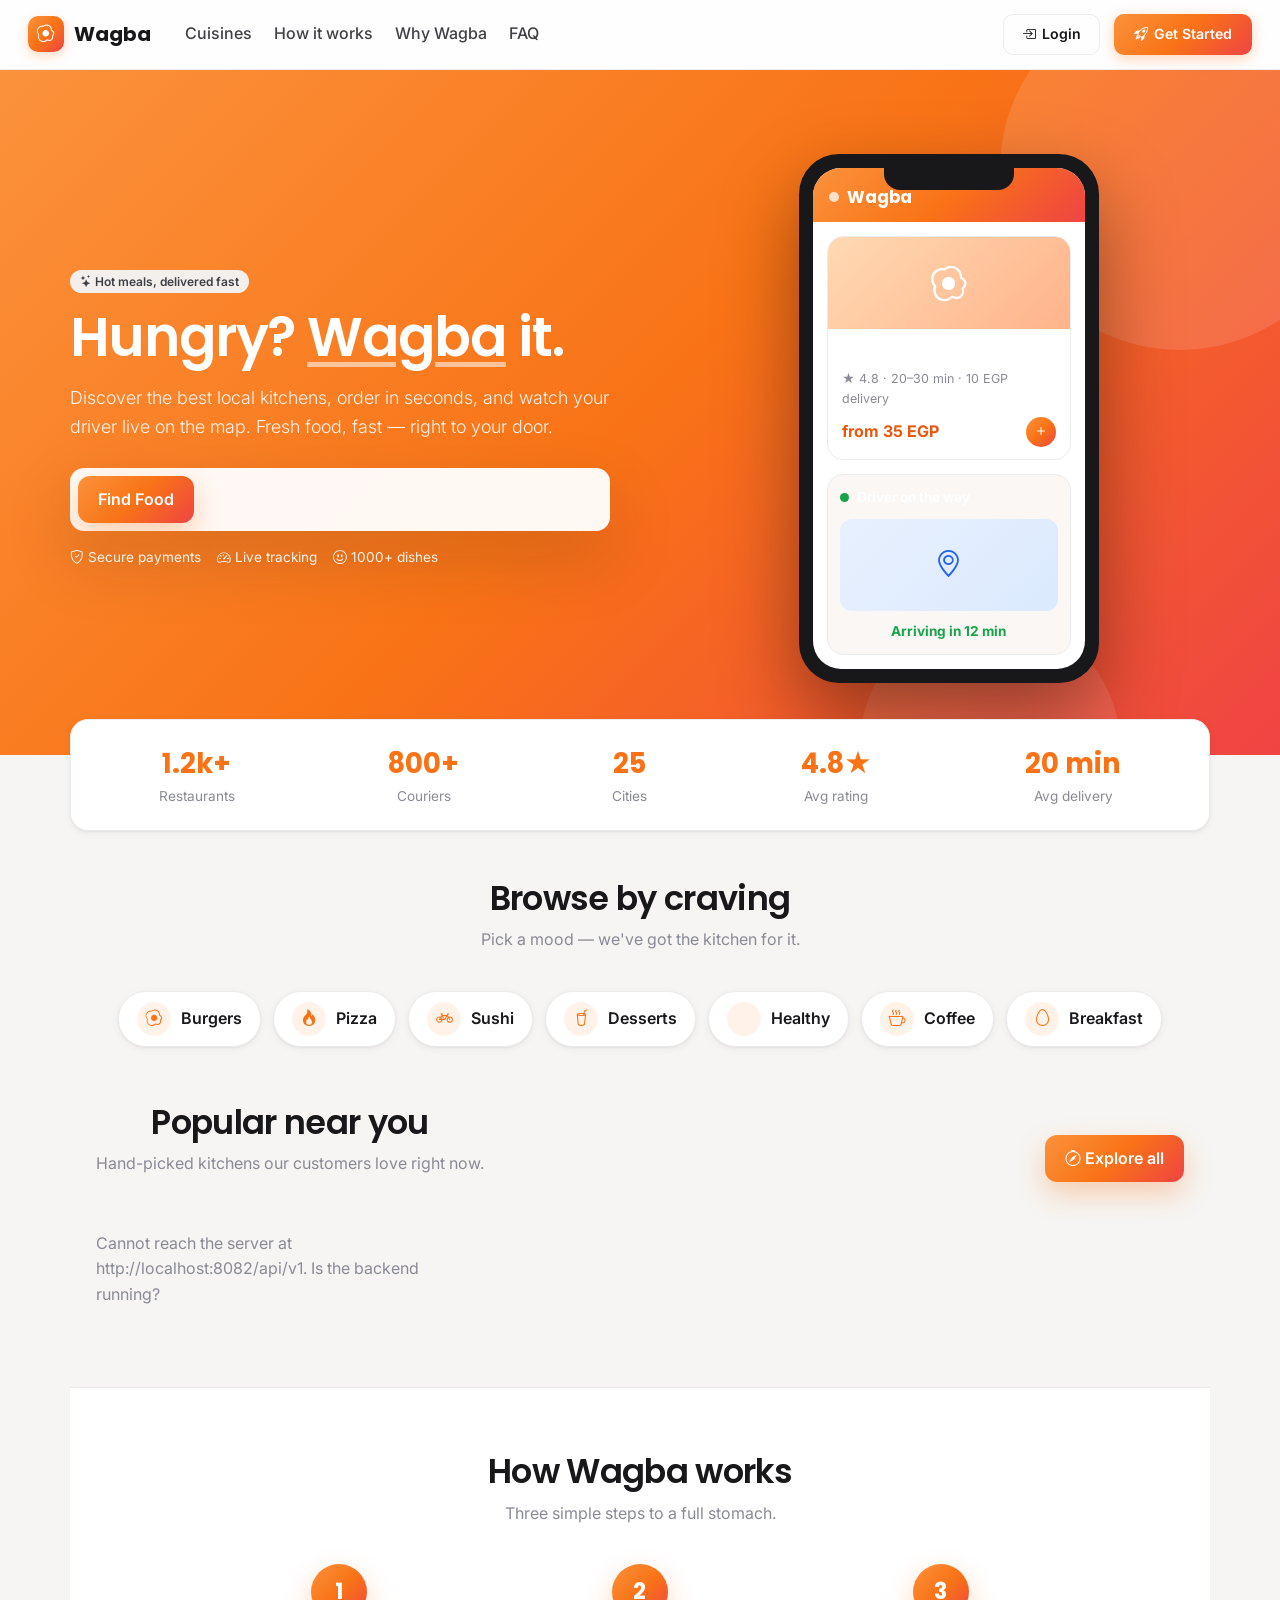
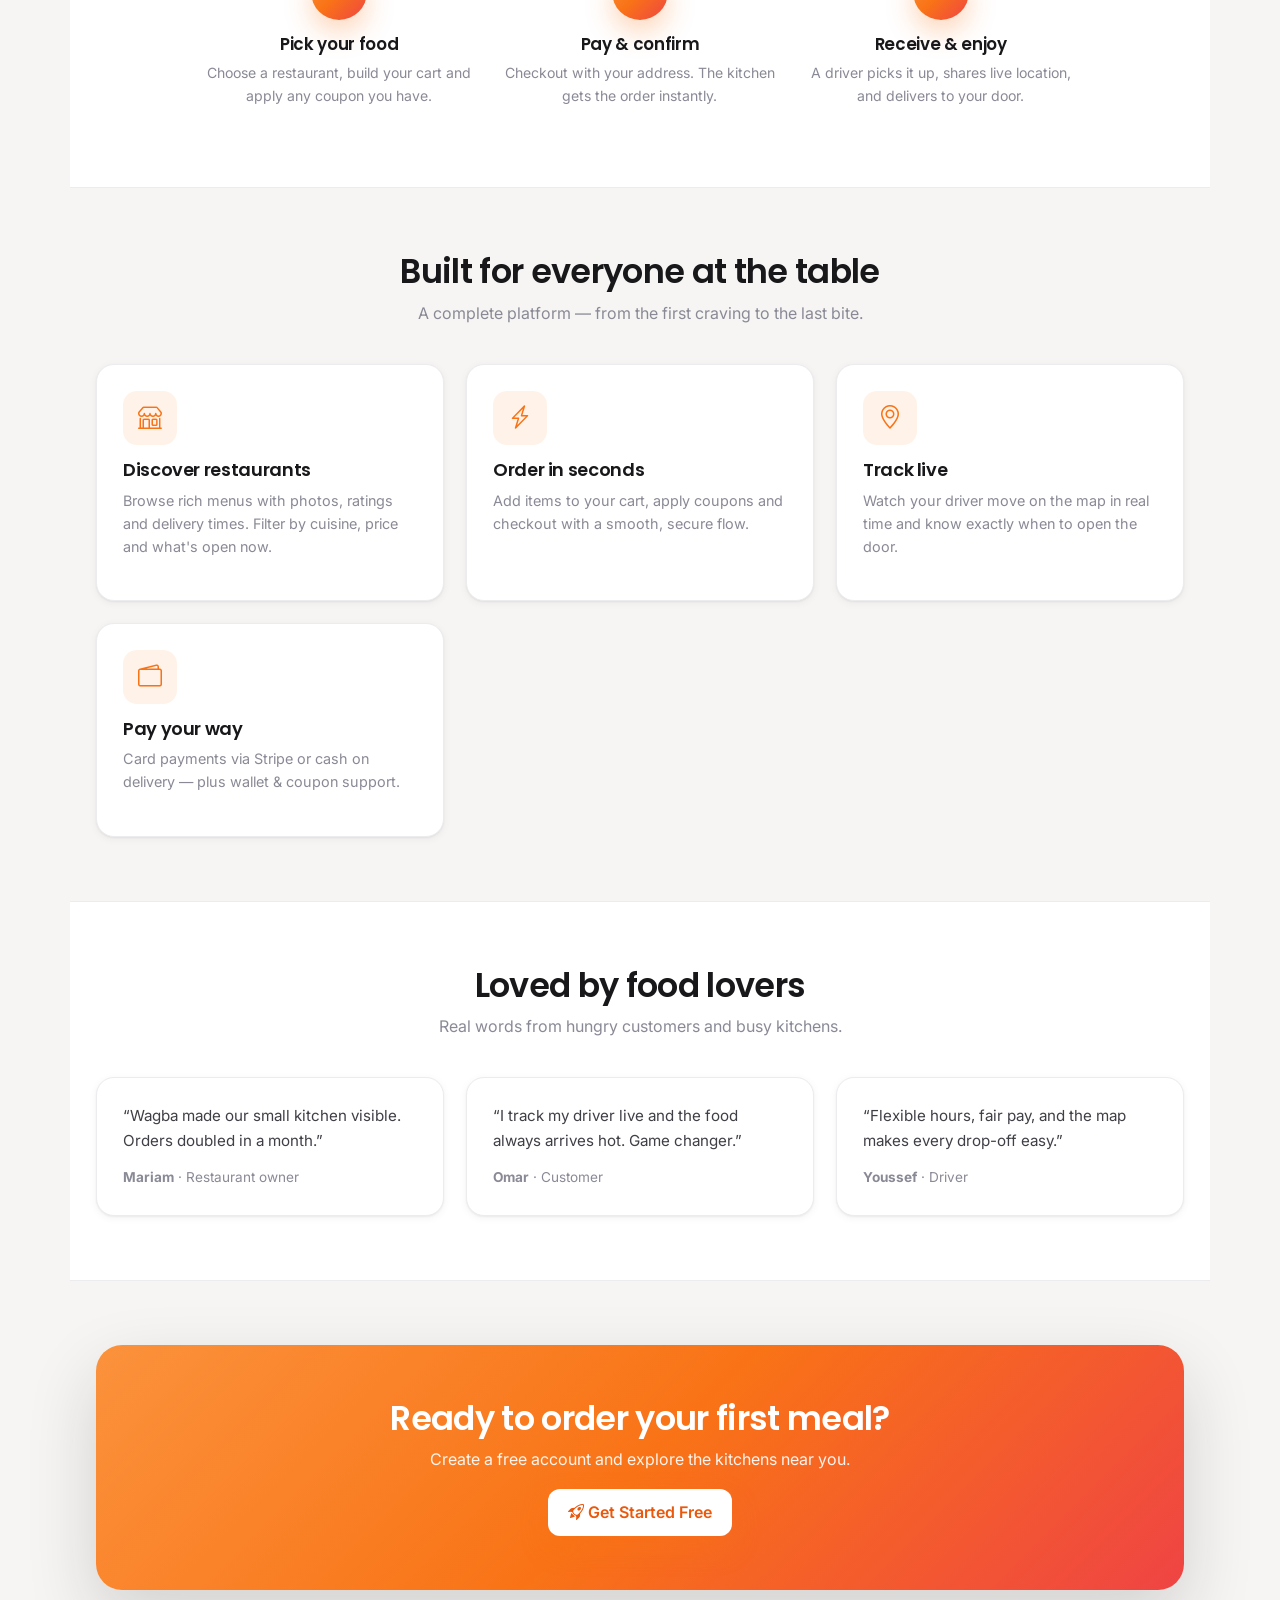
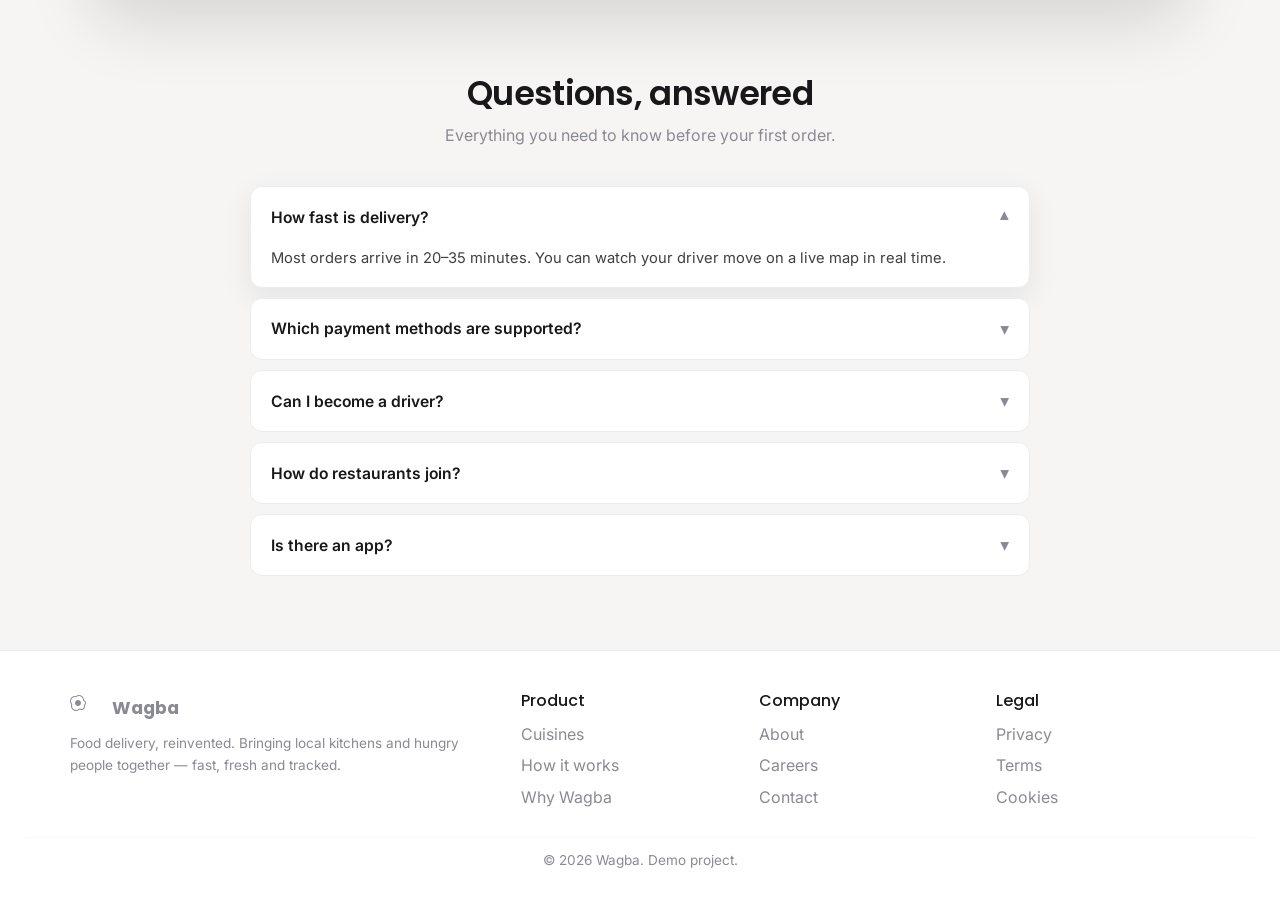
==== commit 959a3d86: "fix: version bump, remove dead reviews page, remove unused heroSearch - Bump all CSS to v=53, common" ====
--- a/wagba-food-delivery-system-Frontend/admin.html
+++ b/wagba-food-delivery-system-Frontend/admin.html
@@ -8,7 +8,7 @@
   <link href="https://fonts.googleapis.com/css2?family=Inter:wght@400;500;600;700&family=Poppins:wght@500;600;700&display=swap" rel="stylesheet">
   <link href="https://cdn.jsdelivr.net/npm/bootstrap@5.3.3/dist/css/bootstrap.min.css" rel="stylesheet">
   <link href="https://cdn.jsdelivr.net/npm/bootstrap-icons@1.11.3/font/bootstrap-icons.min.css" rel="stylesheet">
-  <link href="css/styles.css?v=52" rel="stylesheet">
+  <link href="css/styles.css?v=53" rel="stylesheet">
 </head>
 <body>
   <div class="app-shell">
@@ -128,7 +128,7 @@
 
   <script src="https://cdn.jsdelivr.net/npm/bootstrap@5.3.3/dist/js/bootstrap.bundle.min.js"></script>
   <nav class="bottom-nav" id="bottomNav"></nav>
-  <script src="js/common.js?v=50"></script>
-  <script src="js/admin.js?v=42"></script>
+  <script src="js/common.js?v=51"></script>
+  <script src="js/admin.js?v=43"></script>
 </body>
 </html>
--- a/wagba-food-delivery-system-Frontend/css/styles.css
+++ b/wagba-food-delivery-system-Frontend/css/styles.css
@@ -130,8 +130,6 @@
 }
 .icon-btn:hover { background: var(--surface-3); }
 .nav-cart .side-badge { position: absolute; top: -6px; right: -6px; }
-.api-box { display: flex; align-items: center; gap: 6px; }
-.api-box .form-control { width: 250px; font-size: .78rem; }
 
 /* ---------- App shell ---------- */
 .app-shell { display: flex; min-height: 100vh; background:
@@ -223,17 +221,6 @@
   padding: 2px 8px; border-radius: 999px; background: var(--brand-soft); color: var(--brand-dark);
   flex: 0 0 auto;
 }
-
-.side-profile {
-  margin-top: auto; display: flex; align-items: center; gap: 11px; cursor: pointer;
-  border-radius: 12px; padding: 12px; transition: .15s;
-}
-.side-profile:hover { background: var(--surface-2); }
-.sp-avatar { width: 38px; height: 38px; border-radius: 50%; background: var(--gradient); color: #fff; font-weight: 700; display: grid; place-items: center; flex: 0 0 auto; }
-.sp-info { min-width: 0; }
-.sp-name { font-weight: 600; font-size: .9rem; color: var(--ink); display: flex; align-items: center; gap: 5px; }
-.sp-name i { font-size: .78rem; color: var(--muted); }
-.sp-email { font-size: .76rem; color: var(--muted); white-space: nowrap; overflow: hidden; text-overflow: ellipsis; }
 
 .main { flex: 1; min-width: 0; display: flex; flex-direction: column; background: linear-gradient(180deg, rgba(255,255,255,.42), transparent 220px); }
 .topbar {
@@ -394,16 +381,6 @@
 .form-control:focus, .form-select:focus { border-color: var(--brand); box-shadow: 0 0 0 4px color-mix(in srgb, var(--brand) 18%, transparent); background: var(--surface); outline: none; }
 
 .toolbar .filters { display:flex; align-items:center; gap:10px; flex-wrap:wrap; }
-.select-wrap { position: relative; display:inline-flex; align-items:center; }
-.select-wrap > i { position:absolute; left:13px; color: var(--muted); font-size:.95rem; pointer-events:none; }
-.fw-select {
-  -webkit-appearance:none; appearance:none; background: var(--surface); border:1px solid var(--line); color: var(--ink);
-  border-radius:999px; padding:9px 34px 9px 34px; font-weight:600; font-size:.85rem; cursor:pointer; min-width:155px;
-  transition: border-color .15s, box-shadow .15s, background .15s;
-}
-.fw-select:hover { border-color: var(--brand); }
-.fw-select:focus { outline:none; border-color: var(--brand); box-shadow: 0 0 0 4px color-mix(in srgb, var(--brand) 18%, transparent); }
-.select-wrap::after { content:'▾'; position:absolute; right:14px; color: var(--muted); font-size:.85rem; pointer-events:none; }
 
 .dd { position: relative; }
 .dd-toggle { display:inline-flex; align-items:center; gap:9px; background: var(--surface); border:1px solid var(--line); color: var(--ink); border-radius:999px; padding:9px 14px; font-weight:600; font-size:.85rem; cursor:pointer; min-width:158px; transition: border-color .15s, box-shadow .15s, background .15s; }
@@ -555,7 +532,6 @@
 .hero p.lead { font-size: 1.12rem; color: rgba(255,255,255,.92); margin: 18px 0 26px; }
 .hero-search { display: flex; gap: 10px; background: rgba(255,255,255,.95); padding: 8px; border-radius: 14px; box-shadow: var(--shadow-lg); max-width: 540px; }
 .hero-search .form-control { border: none; box-shadow: none; flex: 1; color: var(--ink); }
-.hero-art { border-radius: 24px; overflow: hidden; box-shadow: var(--shadow-lg); background: rgba(255,255,255,.12); min-height: 340px; display: grid; place-items: center; color: #fff; font-size: 6rem; backdrop-filter: blur(4px); }
 
 .stats-strip { background: var(--surface); border: 1px solid var(--line); border-radius: var(--radius); box-shadow: var(--shadow-sm); max-width: 1140px; margin: -36px auto 0; position: relative; z-index: 5; }
 .stats-strip .wrap { padding: 22px 18px; display: flex; flex-wrap: wrap; gap: 14px; justify-content: space-around; }
@@ -777,8 +753,6 @@
 /* Status badge polish */
 .badge { font-size: .72rem; font-weight: 700; padding: 4px 10px; border-radius: 999px; letter-spacing: .02em; }
 
-.mini-row { display: flex; align-items: center; justify-content: space-between; gap: 10px; padding: 10px 0; border-bottom: 1px solid var(--line-2); }
-.mini-row:last-child { border-bottom: none; }
 
 /* ============================================================
    SETTINGS / MENU LISTS
@@ -794,8 +768,6 @@
 @keyframes shimmer { 100% { transform: translateX(100%); } }
 .view-enter { animation: viewIn .28s ease; }
 @keyframes viewIn { from { opacity: 0; transform: translateY(8px); } to { opacity: 1; transform: translateY(0); } }
-.cart-ic { position: relative; display: inline-flex; }
-.cart-badge { position: absolute; top: -7px; right: -9px; font-size: .6rem; font-weight: 700; padding: 2px 5px; border-radius: 999px; line-height: 1; min-width: 17px; text-align: center; box-shadow: 0 0 0 2px var(--surface); }
 .fm-grid { display: grid; grid-template-columns: 1fr 1fr; gap: 14px 16px; }
 .fm-full { grid-column: 1 / -1; }
 .fm-toggle { display: flex; align-items: center; justify-content: space-between; background: var(--surface-2); border: 1px solid var(--line); border-radius: 12px; padding: 10px 14px; }
@@ -816,7 +788,6 @@
 .notif-badge { position: absolute; top: 2px; right: 2px; min-width: 18px; height: 18px; padding: 0 5px; border-radius: 9px; background: var(--danger); color: #fff; font-size: 11px; font-weight: 700; display: inline-flex; align-items: center; justify-content: center; line-height: 1; }
 .notif-panel { position: absolute; top: 58px; right: 12px; width: 360px; max-height: 420px; overflow: auto; background: var(--surface); border: 1px solid var(--line); border-radius: 16px; box-shadow: 0 16px 48px rgba(24,24,27,.12); z-index: 1000; }
 .notif-head { display: flex; justify-content: space-between; align-items: center; padding: 12px 16px; border-bottom: 1px solid var(--line); font-weight: 700; background: var(--gradient); color: #fff; border-radius: 16px 16px 0 0; }
-.notif-head .btn-link { color: #fff; }
 .notif-item { display: flex; gap: 12px; align-items: flex-start; padding: 12px 14px; border-bottom: 1px solid var(--line-2); cursor: pointer; position: relative; transition: background .12s; }
 .notif-item:hover { background: var(--surface-2); }
 .notif-item:last-child { border-bottom: 0; }
@@ -911,7 +882,6 @@
 /* ============================================================
    RESPONSIVE — mobile bottom nav
    ============================================================ */
-.menu-toggle { display: none; }
 .sidebar-backdrop { position: fixed; inset: 0; background: rgba(15,23,42,.45); z-index: 125; display: none; }
 .sidebar-backdrop.show { display: block; }
 @media (max-width: 900px) {
@@ -937,16 +907,11 @@
   .topbar { top: 0; padding: 14px 16px; }
   .wagba-nav { padding: 9px 14px; gap: 10px; background: #fefefe; }
   .wagba-nav .brand-name { display: none; }
-  .wagba-nav .menu-toggle { display: none; }
   .nav-brand { display: flex; gap: 9px; }
   .nav-brand .brand-name { display: inline; font-size: 1.16rem; }
   .nav-brand .logo { width: 34px; height: 34px; border-radius: 10px; font-size: 1.05rem; }
   .wagba-nav .icon-btn { width: 40px; height: 40px; border-radius: 12px; }
   .nav-cart .side-badge { top: -5px; right: -5px; }
-  .wagba-nav .loc-btn span { display: none; }
-  .wagba-nav .nav-title h1 { font-size: 1rem; }
-  .wagba-nav .nav-title .nt-sub { display: none; }
-  .wagba-nav .api-box { display: none; }
   .wagba-nav .chip .text-dark,
   .wagba-nav .chip .role-pill { display: none; }
   .wagba-nav .chip { padding: 4px 8px 4px 4px; }
@@ -985,7 +950,6 @@
   .hero-search { flex-direction: column; align-items: stretch; }
   .hero-search i { align-self: flex-start; }
   .hero-search .btn-brand { width: 100%; }
-  .hero-art { display: none; }
   .stats-strip .wrap { gap: 10px; padding: 16px 12px; }
   .stats-strip .num { font-size: 1.3rem; }
   .stats-strip .lbl { font-size: .78rem; }
@@ -1244,7 +1208,6 @@
 .cancel-banner .btn-light:hover { transform: scale(1.03); box-shadow: 0 4px 12px rgba(255,255,255,.2); }
 
 /* Order detail modal */
-.od-head { display: flex; justify-content: space-between; align-items: flex-start; gap: 12px; margin-bottom: 4px; }
 .od-section { padding: 14px 0; border-top: 1px solid var(--line); }
 .od-section h6 { font-size: .82rem; text-transform: uppercase; letter-spacing: .04em; color: var(--muted); margin-bottom: 10px; }
 .od-item { display: flex; align-items: center; gap: 12px; padding: 8px 0; }
